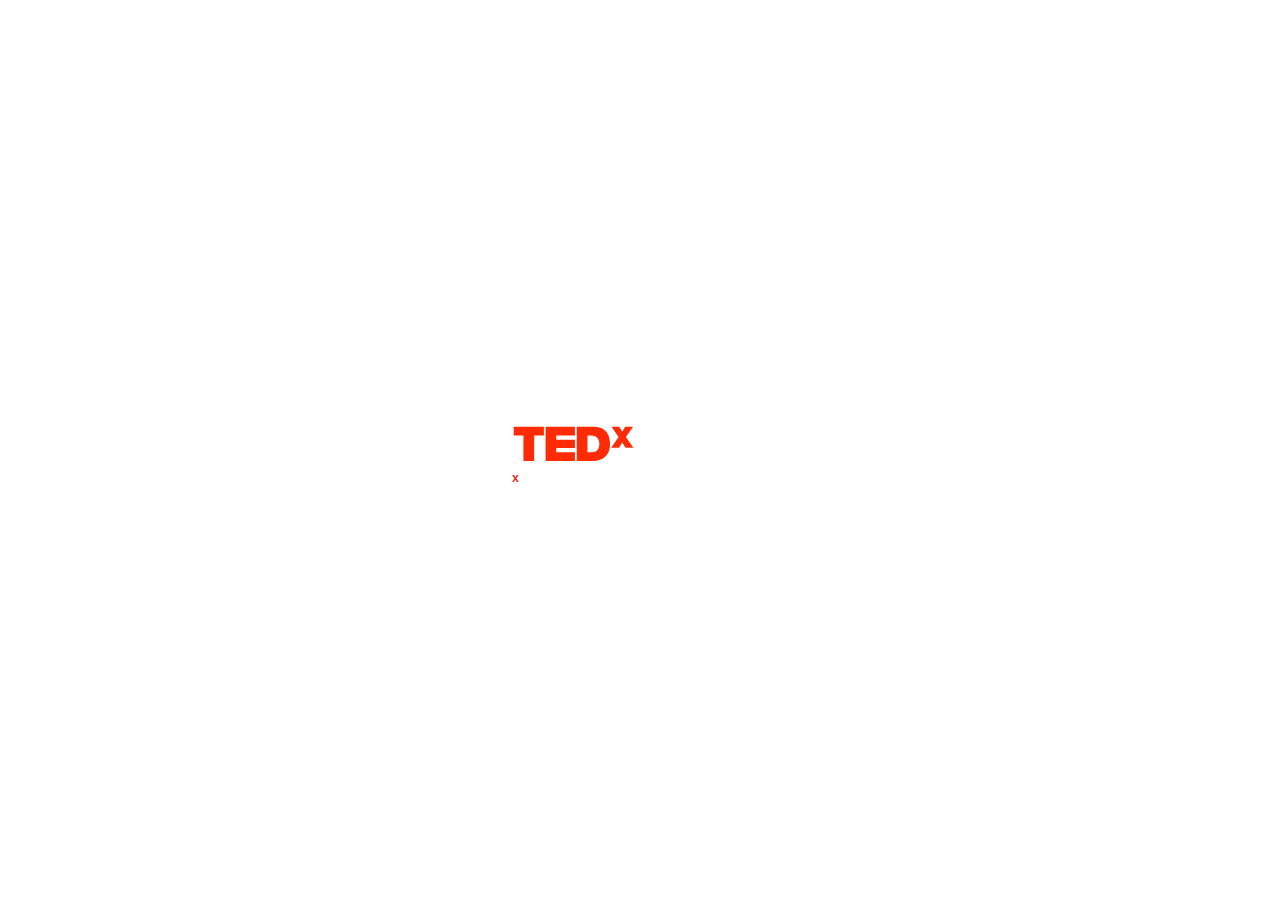
==== index.html @ cd8fc314 "Base Website" ====
<!DOCTYPE html>
<html lang="en">
  <head>
    <title>TEDxUVCE</title>
    <meta name="viewport" content="width=device-width, initial-scale=1.0" />

    <link
      rel="stylesheet"
      href="https://fonts.googleapis.com/css2?family=Inter:wght@100;200;300;400;500;600;700;800;900&amp;display=swap"
      data-tag="font"
    />
    <link
      rel="stylesheet"
      href="https://fonts.googleapis.com/css2?family=Inter+Tight:ital,wght@0,100;0,200;0,300;0,400;0,500;0,600;0,700;0,800;0,900;1,100;1,200;1,300;1,400;1,500;1,600;1,700;1,800;1,900&amp;display=swap"
      data-tag="font"
    />
    <link rel="stylesheet" href="./css/style.css" />
    <link rel="stylesheet "href="./css/home.css" />
    <link rel="stylesheet "href="./css/bootstrap.css" />
    <link rel="stylesheet "href="./css/tedx.css" />

  </head>
  <body>
    <div>
      <div class="home-container">

        <div class="tedx">
          <span class="tedx__logo">TEDx</span><span class="tedx__name">UVCE</span>
            <div class="tedx__info">
              <span class="tedx__info__x">x</span>
              <span class="tedx__info__x_desc">= independently organized TED event</span>
            </div>
        </div>

        

      </div>
    </div>
  </body>
</html>
---- css/style.css ----
:root {
  --dl-color-gray-500: #595959;
  --dl-color-gray-700: #999999;
  --dl-color-gray-900: #D9D9D9;
  --dl-size-size-large: 144px;
  --dl-size-size-small: 48px;
  --dl-color-danger-300: #A22020;
  --dl-color-danger-500: #BF2626;
  --dl-color-danger-700: #E14747;
  --dl-color-gray-black: #000000;
  --dl-color-gray-white: #FFFFFF;
  --dl-size-size-medium: 96px;
  --dl-size-size-xlarge: 192px;
  --dl-size-size-xsmall: 16px;
  --dl-space-space-unit: 16px;
  --dl-color-primary-100: #003EB3;
  --dl-color-primary-300: #0074F0;
  --dl-color-primary-500: #14A9FF;
  --dl-color-primary-700: #85DCFF;
  --dl-color-success-300: #199033;
  --dl-color-success-500: #32A94C;
  --dl-color-success-700: #4CC366;
  --dl-size-size-xxlarge: 288px;
  --dl-size-size-maxwidth: 1400px;
  --dl-radius-radius-round: 50%;
  --dl-space-space-halfunit: 8px;
  --dl-space-space-sixunits: 96px;
  --dl-space-space-twounits: 32px;
  --dl-radius-radius-radius2: 2px;
  --dl-radius-radius-radius4: 4px;
  --dl-radius-radius-radius8: 8px;
  --dl-space-space-fiveunits: 80px;
  --dl-space-space-fourunits: 64px;
  --dl-space-space-threeunits: 48px;
  --dl-space-space-oneandhalfunits: 24px;
}
.button {
  color: var(--dl-color-gray-black);
  display: inline-block;
  padding: 0.5rem 1rem;
  border-color: var(--dl-color-gray-black);
  border-width: 1px;
  border-radius: 4px;
  background-color: var(--dl-color-gray-white);
}
.input {
  color: var(--dl-color-gray-black);
  cursor: auto;
  padding: 0.5rem 1rem;
  border-color: var(--dl-color-gray-black);
  border-width: 1px;
  border-radius: 4px;
  background-color: var(--dl-color-gray-white);
}
.textarea {
  color: var(--dl-color-gray-black);
  cursor: auto;
  padding: 0.5rem;
  border-color: var(--dl-color-gray-black);
  border-width: 1px;
  border-radius: 4px;
  background-color: var(--dl-color-gray-white);
}
.list {
  width: 100%;
  margin: 1em 0px 1em 0px;
  display: block;
  padding: 0px 0px 0px 1.5rem;
  list-style-type: none;
  list-style-position: outside;
}
.list-item {
  display: list-item;
}
.teleport-show {
  display: flex !important;
  transform: none !important;
}
.Content {
  font-size: 16px;
  font-family: Inter;
  font-weight: 400;
  line-height: 1.15;
  text-transform: none;
  text-decoration: none;
}
.Heading {
  font-size: 32px;
  font-family: Inter;
  font-weight: 700;
  line-height: 1.15;
  text-transform: none;
  text-decoration: none;
}
---- css/home.css ----
.home-container {
  width: 100%;
  display: flex;
  overflow: auto;
  min-height: 100vh;
  align-items: center;
  flex-direction: column;
  background-size: cover;
  justify-content: center;
  background-image: url('https://drive.google.com/uc?export=view&id=1j4zTtgPjdazmVVj7dSiBYH8e_y569PH9');
}
.home-text {
  color: rgb(235, 0, 40);
  font-size: 55px;
  align-self: center;
  font-style: normal;
  font-family: Inter Tight;
  font-weight: 700;
  text-transform: capitalize;
}
@media(max-width: 479px) {
  .home-text1 {
    color: #ffffff;
    width: auto;
    align-self: center;
  }
}
---- css/tedx.css ----
.video-progress-bar {
    position: relative;
    background-color: hsla(0, 0%, 100%, .5);
    border-radius: 1rem
}

.video-progress-bar--horizontal {
    width: 100%;
    height: .6rem
}

.video-progress-bar__fill {
    background-color: #e62b1e;
    position: absolute;
    bottom: 0;
    left: 0;
    border-radius: 1rem
}

.video-progress-bar--horizontal .video-progress-bar__fill {
    height: 100%
}

.video-progress-bar__input {
    position: absolute;
    top: 0;
    left: 0;
    right: 0;
    bottom: 0;
    width: 100%;
    height: 100%;
    padding: 0;
    margin: 0;
    border: 0;
    cursor: pointer;
    outline: none;
    opacity: 0
}

.video-time__current {
    color: #fff;
    display: none
}

.volume-bar--vertical {
    height: 9rem
}

.volume-bar__input {
    -webkit-writing-mode: bt-lr;
    -ms-writing-mode: bt-lr;
    writing-mode: bt-lr;
    -webkit-appearance: slider-vertical;
    cursor: pointer;
    outline: none;
    opacity: 0
}

.js .accordion__content {
    max-height: 0;
    overflow: hidden
}

.accordion__item--open .accordion__content {
    -webkit-animation-name: accordion-slidedown;
    animation-name: accordion-slidedown;
    -webkit-animation-duration: .4s;
    animation-duration: .4s;
    max-height: none
}

.accordion__item--closed .accordion__content {
    -webkit-animation-name: accordion-slideup;
    animation-name: accordion-slideup;
    -webkit-animation-duration: .3s;
    animation-duration: .3s
}

@-webkit-keyframes accordion-slidedown {
    0% {
        max-height: 0;
        overflow: hidden
    }

    99% {
        max-height: 500px
    }

    to {
        max-height: none
    }
}

@keyframes accordion-slidedown {
    0% {
        max-height: 0;
        overflow: hidden
    }

    99% {
        max-height: 500px
    }

    to {
        max-height: none
    }
}

@-webkit-keyframes accordion-slideup {
    0% {
        max-height: 500px;
        overflow: hidden
    }

    to {
        max-height: 0
    }
}

@keyframes accordion-slideup {
    0% {
        max-height: 500px;
        overflow: hidden
    }

    to {
        max-height: 0
    }
}

.autocomplete {
    position: relative
}

.autocomplete__input {
    padding-right: 35px
}

.autocomplete__indicator {
    height: 20px;
    width: 20px;
    position: absolute;
    right: 10px;
    top: 50%;
    margin-top: -10px
}

.autocomplete--open.autocomplete--dropped-up .autocomplete__input {
    border-bottom-left-radius: 0;
    border-bottom-right-radius: 0
}

.autocomplete--open.autocomplete--dropped-down .autocomplete__input {
    border-top-left-radius: 0;
    border-top-right-radius: 0
}

.autocomplete__popup {
    -webkit-box-shadow: none;
    box-shadow: none;
    filter: progid:DXImageTransform.Microsoft.Alpha(enabled=false);
    opacity: 1;
    background: #fff;
    border: 1px solid #ccc;
    padding: 0
}

.autocomplete__popup.popup--hide {
    filter: progid:DXImageTransform.Microsoft.Alpha(Opacity=0);
    opacity: 0
}

.autocomplete__list {
    border-bottom: 1px solid #ccc;
    padding-bottom: 5px
}

.autocomplete__list:last-child {
    border-bottom: none;
    padding-bottom: 0
}

.autocomplete__label,
.autocomplete__link {
    -webkit-transition-duration: 0;
    transition-duration: 0;
    display: block;
    line-height: 2;
    overflow: hidden;
    padding: 0 10px;
    text-decoration: none;
    text-overflow: ellipsis;
    white-space: nowrap
}

.autocomplete__link--active,
.autocomplete__link:hover {
    background: #e62b1e;
    color: #fff
}

.autocomplete__label {
    color: #666;
    font-weight: 400;
    margin-top: 5px
}

.breadcrumb,
.breadcrumb__link {
    color: #999
}

.inverse .breadcrumb,
.inverse .breadcrumb__link {
    color: #fff
}

.combo__label,
.combo__link,
.combo__opener {
    display: block;
    overflow: hidden;
    white-space: nowrap;
    text-overflow: ellipsis
}

.combo--open.combo--dropped-up .combo__opener {
    border-bottom-left-radius: 0;
    border-bottom-right-radius: 0
}

.combo--open.combo--dropped-down .combo__opener {
    border-top-left-radius: 0;
    border-top-right-radius: 0
}

.combo--no-results .combo__no-results,
.combo--with-results .combo__results {
    display: block
}

.combo__popup {
    -webkit-box-shadow: none;
    box-shadow: none;
    filter: progid:DXImageTransform.Microsoft.Alpha(enabled=false);
    opacity: 1;
    background: #fff;
    border: 1px solid #ccc;
    padding: 0
}

.combo__popup.popup--hide {
    filter: progid:DXImageTransform.Microsoft.Alpha(Opacity=0);
    opacity: 0
}

.combo__defaults,
.combo__results {
    padding: 10px 0
}

.combo__no-results {
    color: #e62b1e;
    font-weight: 700;
    padding: 10px
}

.combo__no-results,
.combo__results {
    display: none
}

.combo--with-defaults .combo__no-results,
.combo--with-defaults .combo__results {
    border-bottom: 1px solid #ccc
}

.combo__label,
.combo__link {
    display: block;
    line-height: 2;
    padding: 0 10px;
    text-decoration: none;
    -webkit-transition-duration: 0;
    transition-duration: 0
}

.combo__link--active,
.combo__link:hover {
    background: #e62b1e;
    color: #fff
}

.combo__label {
    color: #666;
    font-weight: 400
}

.combo__query {
    padding: 10px 10px 0;
    position: relative
}

.combo__indicator {
    height: 20px;
    width: 20px;
    position: absolute;
    right: 20px;
    top: 50%;
    margin-top: -5px
}

.combo__input {
    padding-right: 40px
}

.stub {
    background: #fff;
    font-size: 12px;
    font-weight: 700;
    line-height: 16px;
    padding: 4px 6px 4px 12px;
    display: inline-block;
    vertical-align: middle;
    *zoom: 1;
    *display: inline;
    margin: 7px 8px 7px 0;
    border: 1px solid #ddd;
    border-radius: 32px
}

.stub__icon {
    width: 16px;
    height: 16px;
    line-height: 17px;
    font-size: 16px;
    line-height: 16px
}

.stub__label {
    display: inline-block;
    vertical-align: middle;
    *zoom: 1;
    *display: inline;
    max-width: 120px;
    overflow: hidden;
    text-overflow: ellipsis;
    white-space: nowrap
}

.stub__remove {
    color: #ccc;
    cursor: pointer;
    margin-left: 8px
}

.stub__remove:hover {
    color: #555
}

.filters__top {
    background: #f3f3f3
}

.filters__top__content {
    display: none
}

.filters__top__sort {
    padding-bottom: 15px
}

.filters__active__label,
.filters__label,
.filters__opener {
    font-size: 15px;
    font-size: .9375rem;
    font-weight: 700
}

.filters__opener {
    overflow: hidden;
    text-overflow: ellipsis;
    white-space: nowrap;
    padding: 15px 20px 15px 0;
    cursor: pointer;
    position: relative
}

.filters__opener:before {
    content: "\F114";
    display: inline-block;
    *zoom: 1;
    *display: inline;
    font-family: icons;
    font-style: normal;
    font-weight: 400;
    text-align: center;
    vertical-align: middle;
    speak: none;
    -webkit-font-smoothing: antialiased;
    -moz-osx-font-smoothing: grayscale;
    -webkit-transition: -webkit-transform .3s;
    transition: -webkit-transform .3s;
    transition: transform .3s;
    transition: transform .3s, -webkit-transform .3s;
    color: #666;
    position: absolute;
    right: 0
}

.filters__filter {
    padding-bottom: 15px
}

.filters__filter__stubs .stub {
    margin-bottom: 0;
    margin-top: 10px
}

.filters__bottom {
    border-bottom: 1px solid #e7e7e7;
    margin-top: -1px
}

.filters__active {
    height: 1px;
    overflow: hidden
}

.filters__active__sort {
    margin: 15px 0
}

.filters--open .filters__opener:before {
    -webkit-transform: rotate(90deg);
    transform: rotate(90deg)
}

.filters--open .filters__top__content {
    display: block
}

@media only screen and (min-width:768px) {
    .filters__top {
        padding-top: 15px
    }

    .filters__top__content {
        display: block
    }

    .filters__active__label,
    .filters__active__links,
    .filters__active__stubs,
    .filters__label,
    .filters__opener {
        line-height: 40px;
        white-space: nowrap
    }

    .filters__filter__stubs {
        display: none
    }

    .filters__active {
        display: -webkit-box;
        display: -ms-flexbox;
        display: flex
    }

    .filters__active__label,
    .filters__active__links {
        -webkit-box-flex: 0;
        -ms-flex: none;
        flex: none
    }

    .filters__active__label,
    .filters__active__links,
    .filters__active__stubs {
        float: left
    }

    .filters__active__stubs {
        margin-right: auto;
        padding: 0 15px;
        white-space: normal
    }

    .filters__active__links {
        float: right
    }

    .filters--stubbed .filters__active {
        height: auto;
        margin: 15px 0
    }
}

.flink {
    text-decoration: none
}

.flink:hover .flink__icon {
    color: #999
}

.flink__icon {
    width: 30px;
    height: 30px;
    line-height: 31px;
    font-size: 30px;
    color: #e62b1e;
    margin-right: 10px
}

.icon-list__item {
    padding-left: 21px
}

.icon-list__icon {
    width: 16px;
    height: 16px;
    line-height: 17px;
    font-size: 16px;
    margin-left: -21px;
    margin-right: 5px
}

.pagination {
    font-weight: 700;
    line-height: 1;
    margin-bottom: 10px;
    position: relative;
    text-align: center
}

.pagination__link {
    color: #111;
    text-decoration: none
}

.pagination__link:hover {
    color: #e62b1e
}

.pagination__flipper {
    position: absolute
}

.pagination__flipper:before {
    display: inline-block;
    *zoom: 1;
    *display: inline;
    font-family: icons;
    font-style: normal;
    font-weight: 400;
    text-align: center;
    vertical-align: middle;
    speak: none;
    -webkit-font-smoothing: antialiased;
    -moz-osx-font-smoothing: grayscale;
    position: absolute;
    width: 10px
}

.pagination__flipper--disabled {
    color: #999
}

.pagination__prev {
    left: 0;
    padding-left: 17px
}

.pagination__prev:before {
    content: "\F111";
    left: 0
}

.pagination__next {
    right: 0;
    padding-right: 17px
}

.pagination__next:before {
    content: "\F112";
    right: 0
}

.pagination__item,
.pagination__separator {
    display: none
}

.pagination__current {
    color: #999;
    display: inline;
    font-weight: 400
}

.pagination__current:before {
    content: "Page "
}

@media only screen and (min-width:600px) {
    .pagination {
        text-align: right
    }

    .pagination__flipper {
        padding: 0;
        position: static
    }

    .pagination__flipper:before {
        display: none
    }

    .pagination__item,
    .pagination__separator {
        display: inline
    }

    .pagination__gap,
    .pagination__separator {
        margin: 0 7px
    }

    .pagination__separator {
        font-weight: 400
    }

    .pagination__current {
        color: #e62b1e;
        font-weight: 700
    }

    .pagination__current:before {
        content: ""
    }
}

@media only screen and (min-width:1024px) {

    .pagination__gap,
    .pagination__separator {
        margin: 0 9px
    }
}

.results__result {
    display: block;
    text-decoration: none
}

.results__meta {
    color: #999;
    text-align: center
}

.results--loading {
    height: 100px
}

@media only screen and (min-width:768px) {

    .results__meta,
    .results__pagination {
        margin-top: 20px
    }
}

.section {
    margin: 20px 0
}

.section:before {
    background: url("[data-uri]");
    content: " ";
    display: block;
    height: 8px;
    margin-bottom: 20px;
    width: 100%
}

.section>:last-child,
.section>:last-child>:last-child,
.section>:last-child>:last-child>:last-child {
    margin-bottom: 0
}

.section--minor {
    border-top: 1px solid #e5e5e5;
    padding-top: 20px
}

.section--minor:before {
    display: none
}

.section--space {
    margin-bottom: 0
}

.section--space:before {
    display: none
}

.section--except-first:first-child {
    border-top: none;
    margin: 0;
    padding: 0
}

.section--except-first:first-child:before {
    display: none
}

@media only screen and (min-width:1024px) {
    .section--space {
        margin-bottom: 0;
        margin-top: 30px
    }

    .section--space:before {
        display: none
    }

    .section--except-first:first-child {
        border-top: none;
        margin: 0;
        padding: 0
    }

    .section--except-first:first-child:before {
        display: none
    }
}

@media only screen and (min-width:1200px) {
    .section {
        margin: 20px 0
    }

    .section:before {
        margin-bottom: 10px
    }

    .section--minor {
        margin: 30px 0;
        padding-top: 30px
    }

    .section--space {
        margin: 30px 0 0
    }

    .section--except-first:first-child {
        border-top: none;
        margin: 0;
        padding: 0
    }

    .section--except-first:first-child:before {
        display: none
    }
}

.table-modal__content {
    margin: auto;
    max-width: 1160px;
    padding: 0;
    width: auto
}

.table-modal__return {
    padding: 20px 10px
}

.table-modal__return__link {
    color: #aaa;
    text-decoration: none
}

.table-modal__return__link__icon {
    width: 24px;
    height: 24px;
    line-height: 25px;
    font-size: 24px
}

.table-modal__return__link__text {
    font-weight: 700
}

.table-wrapper__table {
    display: none
}

@media only screen and (min-width:1024px) {
    .table-wrapper__helper {
        display: none
    }

    .table-wrapper__table {
        display: table
    }
}

.table {
    width: 100%;
    border-color: #f6f6f6;
    border-style: solid;
    border-width: 1px 0;
    line-height: 1.3;
    margin-bottom: 2em;
    min-width: 600px
}

.table__cell {
    border: solid #f6f6f6;
    border-width: 1px 0 0;
    padding: 10px;
    text-align: left;
    vertical-align: top
}

.table__cell--heading {
    border-color: #666;
    color: #999;
    font-weight: 700;
    text-transform: uppercase
}

thead .table__cell--heading {
    border-width: 1px 0
}

.table--collapsible {
    min-width: 0
}

.table--collapsible .table__cell {
    border-width: 0;
    display: block
}

.table--collapsible .table__cell:first-child {
    border-width: 1px 0 0
}

.table--collapsible .table__cell--heading {
    display: none
}

.table--collapsible,
.table--collapsible tbody,
.table--collapsible tr {
    display: block
}

@media only screen and (min-width:320px) {
    .table--collapsible .table__cell {
        padding-left: 50%;
        position: relative
    }

    .table--collapsible .table__label {
        max-width: 50%;
        overflow: hidden;
        padding: 10px;
        position: absolute;
        text-overflow: ellipsis;
        top: 0;
        left: 0;
        white-space: nowrap
    }
}

@media only screen and (min-width:1024px) {

    .table--collapsible .table__cell,
    .table--collapsible .table__cell:first-child {
        border-width: 1px 0 0;
        display: table-cell;
        padding: 20px
    }

    .table--collapsible .table__cell--heading {
        display: table-cell
    }

    .table--collapsible .table__label {
        display: none
    }

    .table--collapsible {
        display: table
    }

    .table--collapsible tbody {
        display: table-row-group
    }

    .table--collapsible tr {
        display: table-row
    }
}

.talk-link__image {
    position: relative
}

.talk-link__image__message {
    font-size: 11px;
    font-size: .6875rem;
    background: #bc2015;
    color: #fff;
    display: block;
    font-weight: 700;
    line-height: 1.2;
    padding: 2px 5px;
    overflow: hidden;
    text-overflow: ellipsis;
    white-space: nowrap;
    position: absolute;
    bottom: 3px;
    left: 3px;
    margin-right: 4.5em
}

@media only screen and (min-width:768px) {
    .talk-link__speaker {
        color: #666;
        font-size: 100%;
        margin-bottom: 2px
    }
}

.tabs {
    overflow: hidden;
    width: 100%
}

.tabs__tab {
    background: #f7f7f7;
    cursor: pointer;
    float: left;
    font-weight: 700;
    margin-right: 1px;
    margin-top: 1px;
    padding: 10px;
    text-decoration: none
}

.tabs__tab:hover {
    background: #eee;
    color: #222
}

.tabs__tab--active,
.tabs__tab--active:hover {
    background: #333;
    color: #fff;
    cursor: default
}

@media only screen and (min-width:768px) {
    .tabs__tab {
        text-align: center;
        min-width: 170px
    }
}

@media only screen and (min-width:1024px) {
    .tabs__tab {
        padding: 15px
    }
}

.tedx {
    font-size: 28px;
    font-size: 1.75rem;
    line-height: 1.25;
    overflow: hidden;
    text-overflow: ellipsis;
    white-space: nowrap
}

.tedx__logo {
    background-image: url("data:image/svg+xml;utf8,%3Csvg%20xmlns%3D%27http%3A%2F%2Fwww.w3.org%2F2000%2Fsvg%27%20width%3D%27100%25%27%20height%3D%27100%25%27%20viewBox%3D%270%200%20150%2047%27%3E%3Cg%20fill%3D%27%23FF2B06%27%3E%3Cpath%20d%3D%27M13.909%2012.994h-11.909v-10.892h36.897v10.892h-11.904v31.602h-13.084v-31.602zM40.931%202.102h35.817v10.892h-22.725v5.295h22.725v10.121h-22.725v5.295h22.73v10.891h-35.822v-42.494zM78.953%202.102h21.484c14.16%200%2019.168%2010.475%2019.168%2021.185%200%2013.039-6.904%2021.309-21.725%2021.309h-18.927v-42.494zm13.09%2031.603h5.121c8.156%200%209.348-6.608%209.348-10.6%200-2.673-.836-10.111-10.301-10.111h-4.168v20.711zM138.416%2028.22l-3.992-6.622-3.895%206.622h-9.594l9.107-13.39-8.77-12.809h9.596l3.555%206.332%203.654-6.332h9.594l-8.768%2012.809%209.107%2013.39h-9.594z%27%2F%3E%3C%2Fg%3E%3C%2Fsvg%3E");
    background-position: 0 60%;
    background-repeat: no-repeat;
    color: transparent;
    font-size: 120%;
    font-weight: 700
}

.tedx__name {
    color: white;
    font-size: 120%;
    font-weight: 400;
}

.tedx__info {
    font-size: 31%;
    font-weight: 700;
    margin-top: -.4ex
}

.tedx__info__x {
    color: #e62b1e
}

.tedx__info__x_desc{
    color: white;
}

@media only screen and (min-width:600px) {
    .tedx {
        font-size: 40px;
        font-size: 2.5rem
    }
}

.tedx-event-banner__location {
    margin-top: 25px
}

.tedx-event-details__map {
    border: 1px solid #aaa;
    position: relative;
    width: 100%;
    height: 0;
    padding-bottom: 56.25%
}

.tedx-event-details__map__contents {
    position: absolute;
    width: 100%;
    height: 100%;
    top: 0;
    left: 0
}

.tedx-event-details__webstream-icon {
    color: #689c24
}

.tedx-event-details__more-links {
    border-top: 1px solid #ddd;
    margin-top: 15px;
    padding-top: 10px
}

.tedx-event-details__more-links__opener {
    text-decoration: none
}

.tedx-event-details__more-links__opener .icon {
    -webkit-transition: -webkit-transform .3s;
    transition: -webkit-transform .3s;
    transition: transform .3s;
    transition: transform .3s, -webkit-transform .3s;
    font-size: 14px;
    margin-top: -2px
}

.accordion__item--open .tedx-event-details__more-links__opener .icon {
    -webkit-transform: rotate(90deg);
    transform: rotate(90deg)
}

.tedx-events-icon {
    display: inline-block;
    *zoom: 1;
    *display: inline;
    font-family: icons;
    font-style: normal;
    font-weight: 400;
    text-align: center;
    vertical-align: middle;
    speak: none;
    -webkit-font-smoothing: antialiased;
    -moz-osx-font-smoothing: grayscale;
    width: 14px;
    height: 14px;
    line-height: 15px;
    font-size: 14px;
    border: none;
    color: #48cef5;
    text-decoration: none
}

.tedx-events-icon--avail:before {
    content: "\F158"
}

.tedx-events-icon--photo:before {
    content: "\F15B"
}

.tedx-events-icon--video:before {
    content: "\F166"
}

.tedx-events-icon--no {
    color: #5d6976
}

.tedx-events-icon--photo,
.tedx-events-icon--video {
    width: 16px;
    height: 16px;
    line-height: 17px;
    font-size: 16px;
    color: #e62b1e
}

.tedx-events-map__wrapper {
    position: relative;
    height: 0;
    padding-bottom: 55%;
    width: 100%
}

.tedx-events-map__content {
    position: absolute;
    top: 0;
    left: 0;
    height: 100%;
    width: 100%
}

.tedx-events-map__key {
    margin-top: 10px
}

.tedx-events-map__key__item {
    font-size: 13px;
    font-size: .8125rem;
    line-height: 1.53846;
    color: #999;
    font-style: italic
}

.tedx-events-map__key__avail {
    width: 11px;
    height: 11px;
    line-height: 12px;
    font-size: 11px;
    line-height: 1.6ex
}

.tedx-events-map__overlay {
    background: #fff;
    opacity: .8;
    display: none;
    position: absolute;
    top: 0;
    left: 0;
    width: 100%;
    height: 100%
}

.tedx-events-map--loading .tedx-events-map__overlay {
    display: block
}

.tedx-events-table__event--past {
    background: #f0f0f0;
    opacity: .7
}

.tedx-events-table__event-type {
    font-family: Georgia, Times New Roman, Times, serif;
    font-style: italic;
    color: #666
}

@media only screen and (min-width:480px) {
    .tedx-events-map__wrapper {
        padding-bottom: 50%
    }
}

@media only screen and (min-width:600px) {
    .tedx-events-map__wrapper {
        padding-bottom: 45%
    }

    .tedx-events-map__key {
        text-align: right
    }

    .tedx-events-map__key__item {
        display: inline;
        margin-left: 15px
    }
}

@media only screen and (min-width:768px) {
    .tedx-events-map__wrapper {
        padding-bottom: 40%
    }
}

@media only screen and (min-width:1024px) {
    .tedx-event-banner__location {
        margin-top: 0
    }

    .tedx-event-banner {
        position: relative
    }

    .tedx-event-banner__ticketing {
        position: absolute;
        bottom: 0
    }
}
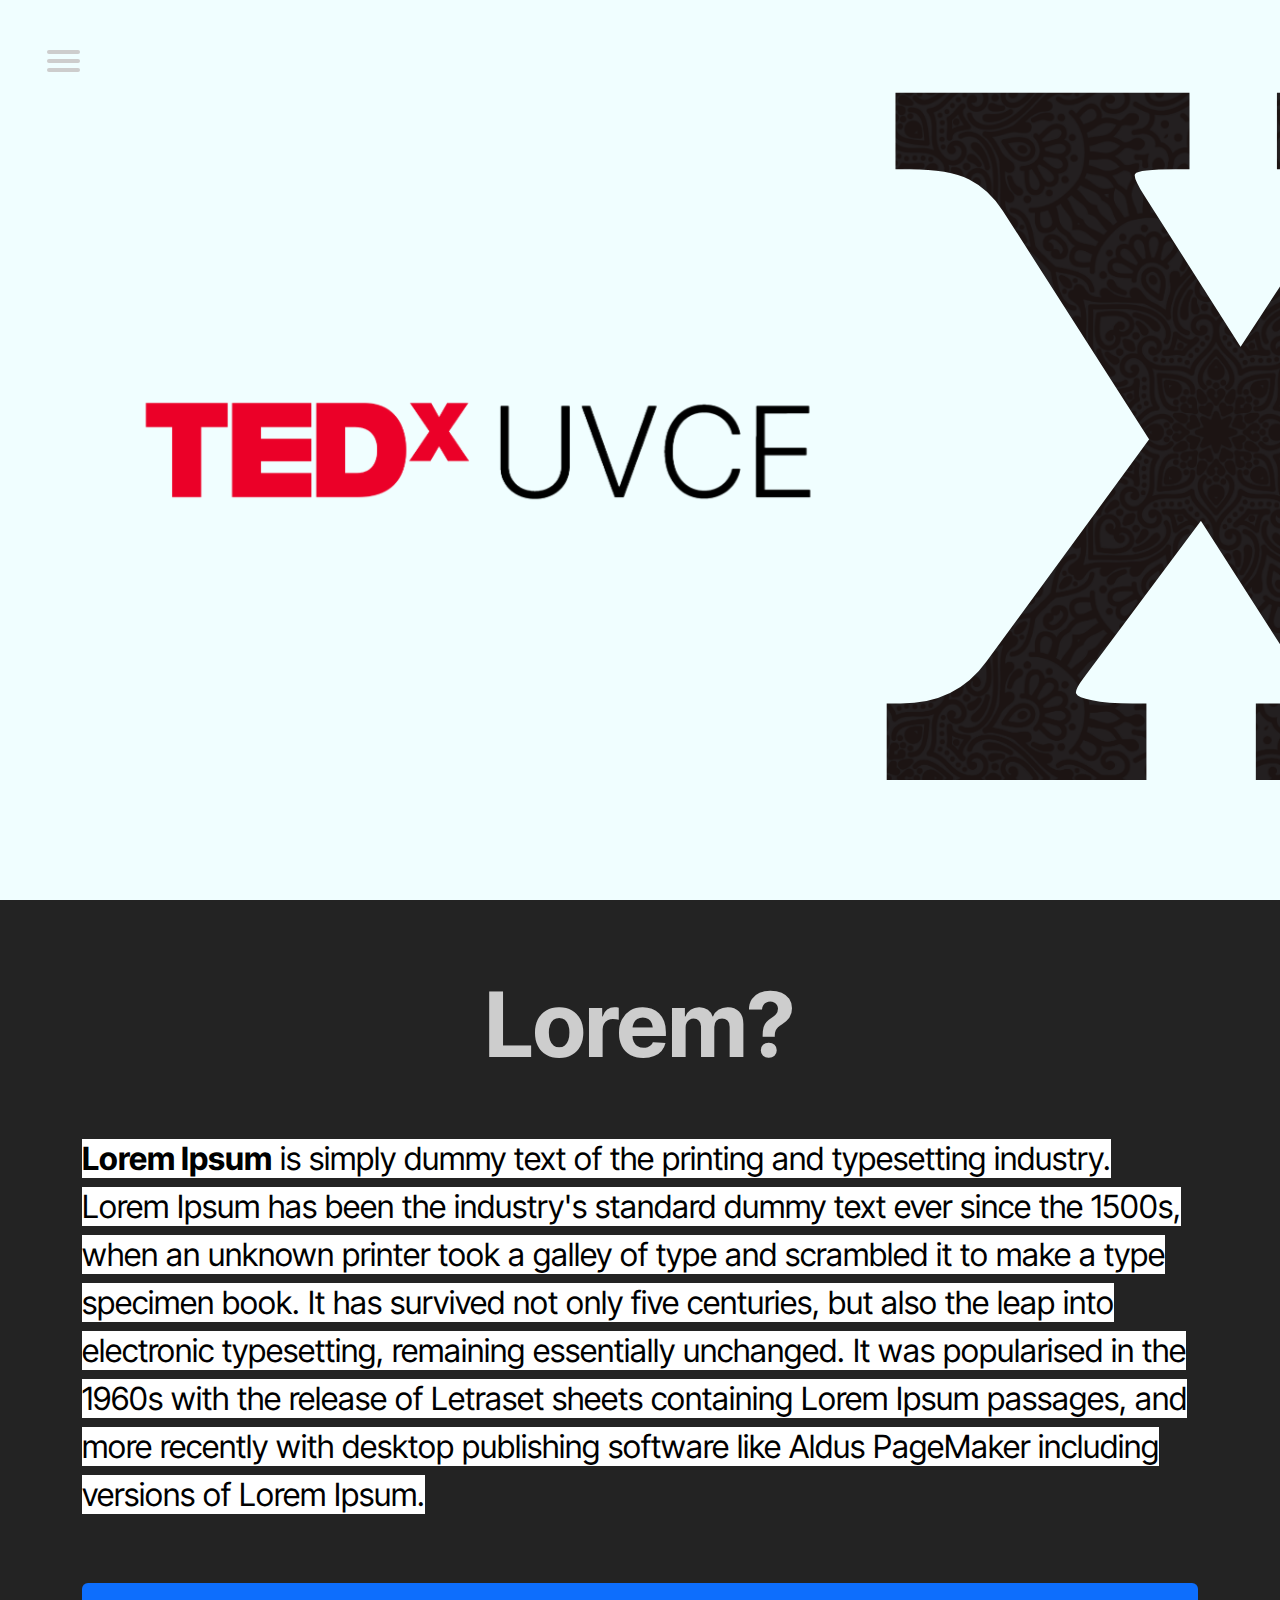
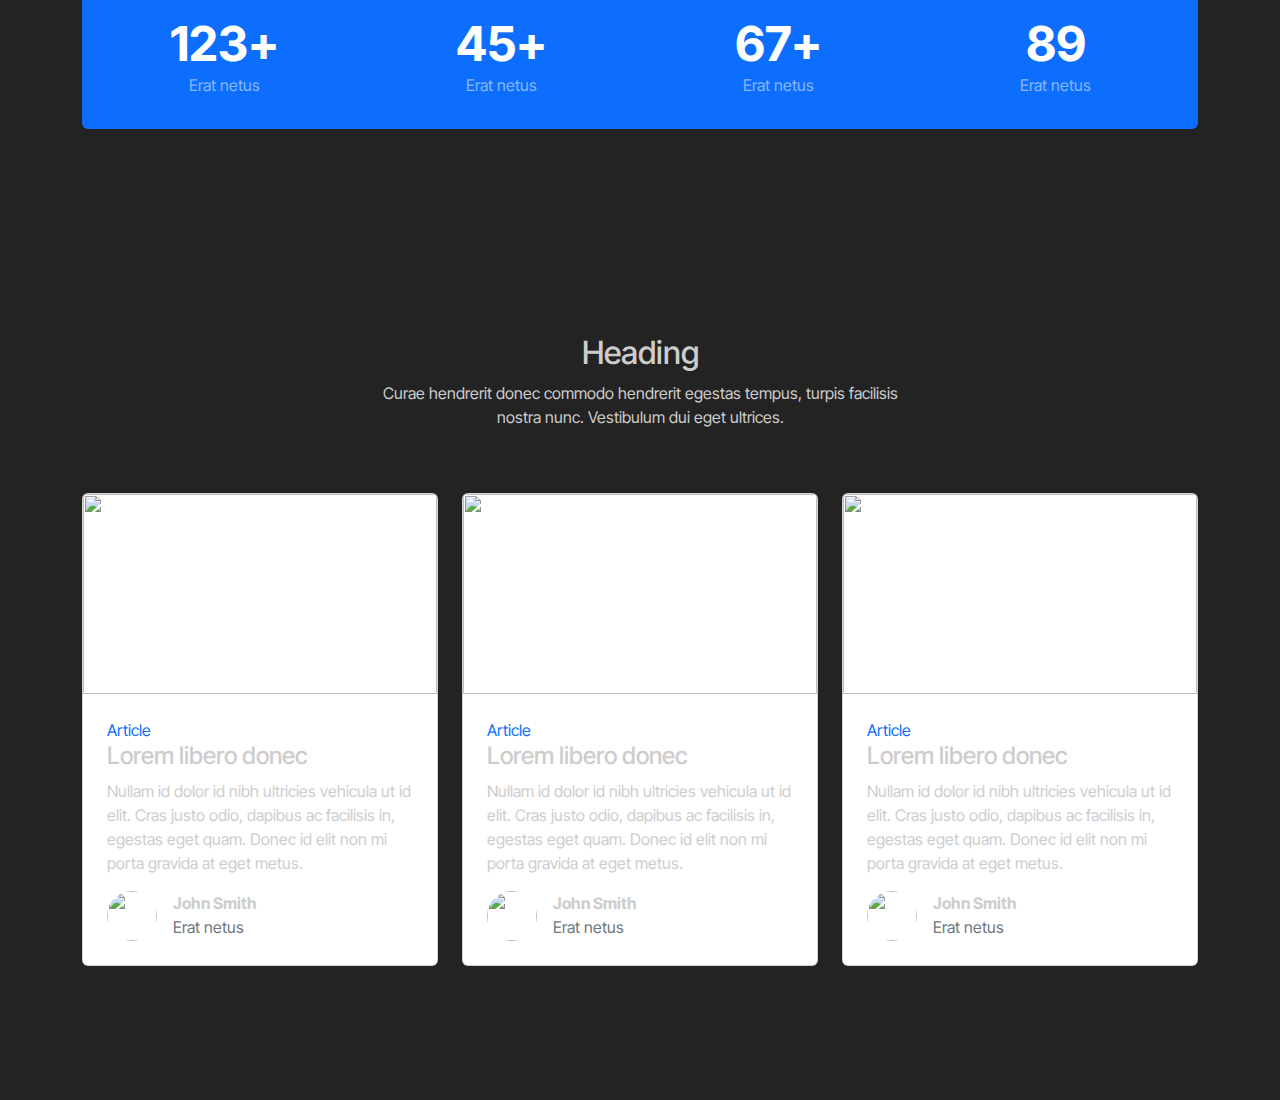
==== commit 79f28662: "Made a new web WIRE-FRAME" ====
--- a/index.html
+++ b/index.html
@@ -1,40 +1,31 @@
-<!DOCTYPE html>
-<html lang="en">
-  <head>
-    <title>TEDxUVCE</title>
-    <meta name="viewport" content="width=device-width, initial-scale=1.0" />
-
-    <link
-      rel="stylesheet"
-      href="https://fonts.googleapis.com/css2?family=Inter:wght@100;200;300;400;500;600;700;800;900&amp;display=swap"
-      data-tag="font"
-    />
-    <link
-      rel="stylesheet"
-      href="https://fonts.googleapis.com/css2?family=Inter+Tight:ital,wght@0,100;0,200;0,300;0,400;0,500;0,600;0,700;0,800;0,900;1,100;1,200;1,300;1,400;1,500;1,600;1,700;1,800;1,900&amp;display=swap"
-      data-tag="font"
-    />
-    <link rel="stylesheet" href="./css/style.css" />
-    <link rel="stylesheet "href="./css/home.css" />
-    <link rel="stylesheet "href="./css/bootstrap.css" />
-    <link rel="stylesheet "href="./css/tedx.css" />
-
-  </head>
-  <body>
-    <div>
-      <div class="home-container">
-
-        <div class="tedx">
-          <span class="tedx__logo">TEDx</span><span class="tedx__name">UVCE</span>
-            <div class="tedx__info">
-              <span class="tedx__info__x">x</span>
-              <span class="tedx__info__x_desc">= independently organized TED event</span>
-            </div>
-        </div>
-
-        
-
-      </div>
-    </div>
-  </body>
-</html>
+<!DOCTYPE html><html lang="en"><head><meta charset="utf-8"><meta name="viewport" content="width=device-width, initial-scale=1.0, shrink-to-fit=no"><title>TEDxUVCE</title><link rel="stylesheet" href="assets/bootstrap/css/bootstrap.min.css"><link rel="stylesheet" href="https://fonts.googleapis.com/css?family=Arbutus+Slab"><link rel="stylesheet" href="https://fonts.googleapis.com/css?family=Inter+Tight&amp;display=swap"><link rel="stylesheet" href="assets/css/styles.min.css"></head><body style="font-family: 'Inter Tight', sans-serif;"><div class="container" style="width: 100%;position: fixed;margin-left: -15px;"><nav role="navigation">
+  <div id="menuToggle">
+    <!--
+    A fake / hidden checkbox is used as click reciever,
+    so you can use the :checked selector on it.
+    -->
+    <input type="checkbox" />
+    
+    <!--
+    Some spans to act as a hamburger.
+    
+    They are acting like a real hamburger,
+    not that McDonalds stuff.
+    -->
+    <span></span>
+    <span></span>
+    <span></span>
+    
+    <!--
+    Too bad the menu has to be inside of the button
+    but hey, it's pure CSS magic.
+    -->
+    <ul id="menu">
+      <a href="#"><li>Home</li></a>
+      <a href="#"><li>About</li></a>
+      <a href="#"><li>Info</li></a>
+      <a href="#"><li>Contact</li></a>
+      <a href="https://itvider.nl/" target="_blank"><li>Show me more</li></a>
+    </ul>
+  </div>
+</nav></div><section style="width: 100vw;height: 100vh;"><div class="text-truncate d-flex justify-content-center align-items-center" id="animatedTextBackground"><h1 id="animatedTextHeading">X</h1></div><div class="container d-flex d-sm-flex d-md-flex d-lg-flex d-xl-flex d-xxl-flex align-items-center align-items-sm-center align-items-md-center align-items-lg-center align-items-xl-center align-items-xxl-center" style="height: 100vh;border-style: none;margin-top: -100vh;"><div class="row" style="position: relative;border-style: none;"><div class="col offset-sm-0 d-sm-flex d-xxl-flex justify-content-sm-center justify-content-xxl-center" style="border-style: none;"><img class="img-fluid" src="assets/img/logo-black.png" width="70%" style="margin-right: 25vw;"></div></div></div></section><section class="d-flex d-sm-flex d-md-flex d-lg-flex d-xl-flex align-items-center align-items-sm-center align-items-md-center align-items-lg-center align-items-xl-center" style="width: 100%;height: 100vh;"><div class="container"><div class="row"><div class="col"><h1 class="text-center" style="font-weight: bold;font-size: 10vh;">Lorem?</h1></div></div><div class="row"><div class="col d-flex d-sm-flex d-md-flex d-lg-flex d-xl-flex d-xxl-flex justify-content-center align-items-center justify-content-sm-center align-items-sm-center justify-content-md-center align-items-md-center justify-content-lg-center align-items-lg-center justify-content-xl-center align-items-xl-center justify-content-xxl-center align-items-xxl-center"><p style="font-family: 'Inter Tight', sans-serif;font-size: 2.5vw;border-color: var(--bs-border-color-translucent);"><br><strong><span style="color: rgb(0, 0, 0); background-color: rgb(255, 255, 255);">Lorem Ipsum</span></strong><span style="color: rgb(0, 0, 0); background-color: rgb(255, 255, 255);">&nbsp;is simply dummy text of the printing and typesetting industry. Lorem Ipsum has been the industry's standard dummy text ever since the 1500s, when an unknown printer took a galley of type and scrambled it to make a type specimen book. It has survived not only five centuries, but also the leap into electronic typesetting, remaining essentially unchanged. It was popularised in the 1960s with the release of Letraset sheets containing Lorem Ipsum passages, and more recently with desktop publishing software like Aldus PageMaker including versions of Lorem Ipsum.</span><br><br></p></div></div><div class="row"><div class="col-md-12"><div class="text-center text-white-50 bg-primary border rounded border-0 p-3"><div class="row row-cols-2 row-cols-md-4"><div class="col"><div class="p-3"><h4 class="display-5 fw-bold text-white mb-0">123+</h4><p class="mb-0">Erat netus</p></div></div><div class="col"><div class="p-3"><h4 class="display-5 fw-bold text-white mb-0">45+</h4><p class="mb-0">Erat netus</p></div></div><div class="col"><div class="p-3"><h4 class="display-5 fw-bold text-white mb-0">67+</h4><p class="mb-0">Erat netus</p></div></div><div class="col"><div class="p-3"><h4 class="display-5 fw-bold text-white mb-0">89</h4><p class="mb-0">Erat netus</p></div></div></div></div></div></div></div></section><section class="d-xxl-flex align-content-center align-self-center m-auto justify-content-xxl-center align-items-xxl-center" style="width: 100%;height: 100vh;"><div class="container py-4 py-xl-5"><div class="row mb-5"><div class="col-md-8 col-xl-6 text-center mx-auto"><h2>Heading</h2><p class="w-lg-50">Curae hendrerit donec commodo hendrerit egestas tempus, turpis facilisis nostra nunc. Vestibulum dui eget ultrices.</p></div></div><div class="row gy-4 row-cols-1 row-cols-md-2 row-cols-xl-3"><div class="col"><div class="card"><img class="card-img-top w-100 d-block fit-cover" style="height: 200px;" src="https://cdn.bootstrapstudio.io/placeholders/1400x800.png"><div class="card-body p-4"><p class="text-primary card-text mb-0">Article</p><h4 class="card-title">Lorem libero donec</h4><p class="card-text">Nullam id dolor id nibh ultricies vehicula ut id elit. Cras justo odio, dapibus ac facilisis in, egestas eget quam. Donec id elit non mi porta gravida at eget metus.</p><div class="d-flex"><img class="rounded-circle flex-shrink-0 me-3 fit-cover" width="50" height="50" src="https://cdn.bootstrapstudio.io/placeholders/1400x800.png"><div><p class="fw-bold mb-0">John Smith</p><p class="text-muted mb-0">Erat netus</p></div></div></div></div></div><div class="col"><div class="card"><img class="card-img-top w-100 d-block fit-cover" style="height: 200px;" src="https://cdn.bootstrapstudio.io/placeholders/1400x800.png"><div class="card-body p-4"><p class="text-primary card-text mb-0">Article</p><h4 class="card-title">Lorem libero donec</h4><p class="card-text">Nullam id dolor id nibh ultricies vehicula ut id elit. Cras justo odio, dapibus ac facilisis in, egestas eget quam. Donec id elit non mi porta gravida at eget metus.</p><div class="d-flex"><img class="rounded-circle flex-shrink-0 me-3 fit-cover" width="50" height="50" src="https://cdn.bootstrapstudio.io/placeholders/1400x800.png"><div><p class="fw-bold mb-0">John Smith</p><p class="text-muted mb-0">Erat netus</p></div></div></div></div></div><div class="col"><div class="card"><img class="card-img-top w-100 d-block fit-cover" style="height: 200px;" src="https://cdn.bootstrapstudio.io/placeholders/1400x800.png"><div class="card-body p-4"><p class="text-primary card-text mb-0">Article</p><h4 class="card-title">Lorem libero donec</h4><p class="card-text">Nullam id dolor id nibh ultricies vehicula ut id elit. Cras justo odio, dapibus ac facilisis in, egestas eget quam. Donec id elit non mi porta gravida at eget metus.</p><div class="d-flex"><img class="rounded-circle flex-shrink-0 me-3 fit-cover" width="50" height="50" src="https://cdn.bootstrapstudio.io/placeholders/1400x800.png"><div><p class="fw-bold mb-0">John Smith</p><p class="text-muted mb-0">Erat netus</p></div></div></div></div></div></div></div></section><script src="assets/bootstrap/js/bootstrap.min.js"></script><script src="assets/js/script.min.js"></script></body></html>--- a/assets/css/styles.min.css
+++ b/assets/css/styles.min.css
@@ -0,0 +1 @@
+#animatedTextBackground{display:flex;flex-flow:column;justify-content:center;background:#f0feff;height:100vh;width:100%}#animatedTextHeading{background:url(../../assets/img/Artboard%2062.png) 0 0/300%;font-family:'Arbutus Slab',serif;-webkit-text-fill-color:transparent;-webkit-background-clip:text;text-align:center;font-weight:900;letter-spacing:-1px;line-height:.8em;font-size:100vh;margin-left:90vw}.fit-cover{object-fit:cover}body{margin:0;padding:0;background:#232323;color:#cdcdcd;font-family:"Avenir Next",Avenir,sans-serif}#menuToggle span:first-child{transform-origin:0 0}#menuToggle input:checked~span{opacity:1;transform:rotate(45deg) translate(-2px,-1px);background:#232323}#menuToggle input:checked~span:nth-last-child(3){opacity:0;transform:rotate(0) scale(.2,.2)}#menuToggle input:checked~span:nth-last-child(2){transform:rotate(-45deg) translate(0,-1px)}#menuToggle input:checked~ul{transform:none}a{text-decoration:none;color:#232323;transition:color .3s}a:hover{color:tomato}#menuToggle{display:block;position:relative;top:50px;left:50px;z-index:1;-webkit-user-select:none;user-select:none}#menuToggle input{display:block;width:40px;height:32px;position:absolute;top:-7px;left:-5px;cursor:pointer;opacity:0;z-index:2;-webkit-touch-callout:none}#menuToggle span{display:block;width:33px;height:4px;margin-bottom:5px;position:relative;background:#cdcdcd;border-radius:3px;z-index:1;transform-origin:4px 0;transition:transform .5s cubic-bezier(.77,.2,.05,1),background .5s cubic-bezier(.77,.2,.05,1),opacity .55s}#menuToggle span:nth-last-child(2){transform-origin:0 100%}#menu{position:absolute;width:300px;margin:-100px 0 0 -50px;padding:125px 50px 50px;background:#ededed;list-style-type:none;-webkit-font-smoothing:antialiased;transform-origin:0 0;transform:translate(-100%,0);transition:transform .5s cubic-bezier(.77,.2,.05,1)}#menu li{padding:10px 0;font-size:22px}.bs-icon{--bs-icon-size:.75rem;display:flex;flex-shrink:0;justify-content:center;align-items:center;font-size:var(--bs-icon-size);width:calc(var(--bs-icon-size) * 2);height:calc(var(--bs-icon-size) * 2);color:var(--bs-primary)}.bs-icon-xs{--bs-icon-size:1rem;width:calc(var(--bs-icon-size) * 1.5);height:calc(var(--bs-icon-size) * 1.5)}.bs-icon-sm{--bs-icon-size:1rem}.bs-icon-md{--bs-icon-size:1.5rem}.bs-icon-lg{--bs-icon-size:2rem}.bs-icon-xl{--bs-icon-size:2.5rem}.bs-icon.bs-icon-primary{color:var(--bs-white);background:var(--bs-primary)}.bs-icon.bs-icon-primary-light{color:var(--bs-primary);background:rgba(var(--bs-primary-rgb),.2)}.bs-icon.bs-icon-semi-white{color:var(--bs-primary);background:rgba(255,255,255,.5)}.bs-icon.bs-icon-rounded{border-radius:.5rem}.bs-icon.bs-icon-circle{border-radius:50%}#cover{width:100%;height:100vh;background:url(../../assets/img/Asset%202.png) 0 0/cover no-repeat,0 0}#heroTEDX{opacity:1;color:var(--bs-white);height:100%;margin:0;padding-bottom:0}.video-progress-bar{position:relative;background-color:hsla(0,0%,100%,.5);border-radius:1rem}.video-progress-bar--horizontal{width:100%;height:.6rem}.video-progress-bar__fill{background-color:#e62b1e;position:absolute;bottom:0;left:0;border-radius:1rem}.video-progress-bar--horizontal .video-progress-bar__fill{height:100%}.video-progress-bar__input{position:absolute;top:0;left:0;right:0;bottom:0;width:100%;height:100%;padding:0;margin:0;border:0;cursor:pointer;outline:0;opacity:0}.video-time__current{color:#fff;display:none}.volume-bar--vertical{height:9rem}.volume-bar__input{-webkit-writing-mode:bt-lr;-ms-writing-mode:bt-lr;writing-mode:bt-lr;-webkit-appearance:slider-vertical;cursor:pointer;outline:0;opacity:0}.js .accordion__content{max-height:0;overflow:hidden}.accordion__item--open .accordion__content{-webkit-animation-name:accordion-slidedown;animation-name:accordion-slidedown;-webkit-animation-duration:.4s;animation-duration:.4s;max-height:none}.accordion__item--closed .accordion__content{-webkit-animation-name:accordion-slideup;animation-name:accordion-slideup;-webkit-animation-duration:.3s;animation-duration:.3s}@keyframes accordion-slidedown{0%{max-height:0;overflow:hidden}99%{max-height:500px}to{max-height:none}}@keyframes accordion-slideup{0%{max-height:500px;overflow:hidden}to{max-height:0}}.autocomplete,.talk-link__image{position:relative}.autocomplete__input{padding-right:35px}.autocomplete__indicator{height:20px;width:20px;position:absolute;right:10px;top:50%;margin-top:-10px}.autocomplete--open.autocomplete--dropped-up .autocomplete__input,.combo--open.combo--dropped-up .combo__opener{border-bottom-left-radius:0;border-bottom-right-radius:0}.autocomplete--open.autocomplete--dropped-down .autocomplete__input{border-top-left-radius:0;border-top-right-radius:0}.autocomplete__popup,.combo__popup{-webkit-box-shadow:none;box-shadow:none;opacity:1;background:#fff;border:1px solid #ccc;padding:0}.autocomplete__popup.popup--hide{opacity:0}.autocomplete__list{border-bottom:1px solid #ccc;padding-bottom:5px}.autocomplete__list:last-child{border-bottom:none;padding-bottom:0}.autocomplete__label,.autocomplete__link{-webkit-transition-duration:0;transition-duration:0;display:block;line-height:2;overflow:hidden;padding:0 10px;text-decoration:none;text-overflow:ellipsis;white-space:nowrap}.autocomplete__link--active,.autocomplete__link:hover,.combo__link--active,.combo__link:hover{background:#e62b1e;color:#fff}.autocomplete__label{color:#666;font-weight:400;margin-top:5px}.breadcrumb,.breadcrumb__link,.flink:hover .flink__icon{color:#999}.inverse .breadcrumb,.inverse .breadcrumb__link{color:#fff}.combo__label,.combo__link,.combo__opener{display:block;overflow:hidden;white-space:nowrap;text-overflow:ellipsis}.combo--open.combo--dropped-down .combo__opener{border-top-left-radius:0;border-top-right-radius:0}.combo--no-results .combo__no-results,.combo--with-results .combo__results{display:block}.combo__popup.popup--hide{opacity:0}.combo__defaults,.combo__results{padding:10px 0}.combo__no-results{color:#e62b1e;font-weight:700;padding:10px}.combo__no-results,.combo__results{display:none}.combo--with-defaults .combo__no-results,.combo--with-defaults .combo__results{border-bottom:1px solid #ccc}.combo__label,.combo__link{display:block;line-height:2;padding:0 10px;text-decoration:none;-webkit-transition-duration:0;transition-duration:0}.combo__label{color:#666;font-weight:400}.combo__query{padding:10px 10px 0;position:relative}.combo__indicator{height:20px;width:20px;position:absolute;right:20px;top:50%;margin-top:-5px}.combo__input{padding-right:40px}.stub{background:#fff;font-size:12px;font-weight:700;line-height:16px;padding:4px 6px 4px 12px;display:inline-block;vertical-align:middle;margin:7px 8px 7px 0;border:1px solid #ddd;border-radius:32px}.stub__icon{width:16px;height:16px;font-size:16px;line-height:16px}.stub__label{display:inline-block;vertical-align:middle;max-width:120px;overflow:hidden;text-overflow:ellipsis;white-space:nowrap}.stub__remove{color:#ccc;cursor:pointer;margin-left:8px}.stub__remove:hover{color:#555}.filters__top{background:#f3f3f3}.filters__top__content,.pagination__item,.pagination__separator{display:none}.filters__filter,.filters__top__sort{padding-bottom:15px}.filters__active__label,.filters__label,.filters__opener{font-size:.9375rem;font-weight:700}.filters__opener{overflow:hidden;text-overflow:ellipsis;white-space:nowrap;padding:15px 20px 15px 0;cursor:pointer;position:relative}.filters__opener:before{content:"\F114";display:inline-block;font-family:icons;font-style:normal;font-weight:400;text-align:center;vertical-align:middle;speak:none;-webkit-font-smoothing:antialiased;-moz-osx-font-smoothing:grayscale;-webkit-transition:-webkit-transform .3s;transition:transform .3s;transition:transform .3s,-webkit-transform .3s;color:#666;position:absolute;right:0}.filters__filter__stubs .stub{margin-bottom:0;margin-top:10px}.filters__bottom{border-bottom:1px solid #e7e7e7;margin-top:-1px}.filters__active{height:1px;overflow:hidden}.filters__active__sort{margin:15px 0}.filters--open .filters__opener:before{-webkit-transform:rotate(90deg);transform:rotate(90deg)}.filters--open .filters__top__content{display:block}.flink{text-decoration:none}.flink__icon{width:30px;height:30px;line-height:31px;font-size:30px;color:#e62b1e;margin-right:10px}.icon-list__item{padding-left:21px}.icon-list__icon{width:16px;height:16px;line-height:17px;font-size:16px;margin-left:-21px;margin-right:5px}.pagination{font-weight:700;line-height:1;margin-bottom:10px;position:relative;text-align:center}.pagination__link{color:#111;text-decoration:none}.pagination__link:hover{color:#e62b1e}.pagination__flipper{position:absolute}.pagination__flipper:before{display:inline-block;font-family:icons;font-style:normal;font-weight:400;text-align:center;vertical-align:middle;speak:none;-webkit-font-smoothing:antialiased;-moz-osx-font-smoothing:grayscale;position:absolute;width:10px}.pagination__flipper--disabled{color:#999}.pagination__prev{left:0;padding-left:17px}.pagination__prev:before{content:"\F111";left:0}.pagination__next{right:0;padding-right:17px}.pagination__next:before{content:"\F112";right:0}.pagination__current{color:#999;display:inline;font-weight:400}.pagination__current:before{content:"Page "}@media only screen and (min-width:600px){.pagination{text-align:right}.pagination__flipper{padding:0;position:static}.pagination__flipper:before{display:none}.pagination__item,.pagination__separator{display:inline}.pagination__gap,.pagination__separator{margin:0 7px}.pagination__separator{font-weight:400}.pagination__current{color:#e62b1e;font-weight:700}.pagination__current:before{content:""}}.results__result{display:block;text-decoration:none}.results__meta{color:#999;text-align:center}.results--loading{height:100px}.section{margin:20px 0}.section:before{background:url([data-uri]);content:" ";display:block;height:8px;margin-bottom:20px;width:100%}.section>:last-child,.section>:last-child>:last-child,.section>:last-child>:last-child>:last-child{margin-bottom:0}.section--minor{border-top:1px solid #e5e5e5;padding-top:20px}.section--minor:before{display:none}.section--space{margin-bottom:0}.section--space:before{display:none}.section--except-first:first-child{border-top:none;margin:0;padding:0}.section--except-first:first-child:before,.table-wrapper__table{display:none}@media only screen and (min-width:1024px){.pagination__gap,.pagination__separator{margin:0 9px}.section--space{margin-bottom:0;margin-top:30px}.section--space:before{display:none}.section--except-first:first-child{border-top:none;margin:0;padding:0}.section--except-first:first-child:before,.table-wrapper__helper{display:none}}@media only screen and (min-width:1200px){.section{margin:20px 0}.section:before{margin-bottom:10px}.section--minor{margin:30px 0;padding-top:30px}.section--space{margin:30px 0 0}.section--except-first:first-child{border-top:none;margin:0;padding:0}.section--except-first:first-child:before{display:none}}.table-modal__content{margin:auto;max-width:1160px;padding:0;width:auto}.table-modal__return{padding:20px 10px}.table-modal__return__link{color:#aaa;text-decoration:none}.table-modal__return__link__icon{width:24px;height:24px;line-height:25px;font-size:24px}.table-modal__return__link__text{font-weight:700}.table{width:100%;border-color:#f6f6f6;border-style:solid;border-width:1px 0;line-height:1.3;margin-bottom:2em;min-width:600px}.table__cell{border:solid #f6f6f6;border-width:1px 0 0;padding:10px;text-align:left;vertical-align:top}.table__cell--heading{border-color:#666;color:#999;font-weight:700;text-transform:uppercase}thead .table__cell--heading{border-width:1px 0}.table--collapsible{min-width:0}.table--collapsible .table__cell{border-width:0;display:block}.table--collapsible .table__cell:first-child{border-width:1px 0 0}.table--collapsible .table__cell--heading{display:none}.table--collapsible,.table--collapsible tbody,.table--collapsible tr{display:block}@media only screen and (min-width:320px){.table--collapsible .table__cell{padding-left:50%;position:relative}.table--collapsible .table__label{max-width:50%;overflow:hidden;padding:10px;position:absolute;text-overflow:ellipsis;top:0;left:0;white-space:nowrap}}.talk-link__image__message{font-size:.6875rem;background:#bc2015;color:#fff;display:block;font-weight:700;line-height:1.2;padding:2px 5px;overflow:hidden;text-overflow:ellipsis;white-space:nowrap;position:absolute;bottom:3px;left:3px;margin-right:4.5em}.tabs{overflow:hidden;width:100%}.tabs__tab{background:#f7f7f7;cursor:pointer;float:left;font-weight:700;margin-right:1px;margin-top:1px;padding:10px;text-decoration:none}.tabs__tab:hover{background:#eee;color:#222}.tabs__tab--active,.tabs__tab--active:hover{background:#333;color:#fff;cursor:default}.tedx{font-size:1.75rem;line-height:1.25;overflow:hidden;text-overflow:ellipsis;white-space:nowrap}.tedx__logo{background-image:url(data:image/svg+xml;utf8,%3Csvg%20xmlns%3D%27http%3A%2F%2Fwww.w3.org%2F2000%2Fsvg%27%20width%3D%27100%25%27%20height%3D%27100%25%27%20viewBox%3D%270%200%20150%2047%27%3E%3Cg%20fill%3D%27%23FF2B06%27%3E%3Cpath%20d%3D%27M13.909%2012.994h-11.909v-10.892h36.897v10.892h-11.904v31.602h-13.084v-31.602zM40.931%202.102h35.817v10.892h-22.725v5.295h22.725v10.121h-22.725v5.295h22.73v10.891h-35.822v-42.494zM78.953%202.102h21.484c14.16%200%2019.168%2010.475%2019.168%2021.185%200%2013.039-6.904%2021.309-21.725%2021.309h-18.927v-42.494zm13.09%2031.603h5.121c8.156%200%209.348-6.608%209.348-10.6%200-2.673-.836-10.111-10.301-10.111h-4.168v20.711zM138.416%2028.22l-3.992-6.622-3.895%206.622h-9.594l9.107-13.39-8.77-12.809h9.596l3.555%206.332%203.654-6.332h9.594l-8.768%2012.809%209.107%2013.39h-9.594z%27%2F%3E%3C%2Fg%3E%3C%2Fsvg%3E);background-position:0 60%;background-repeat:no-repeat;color:transparent;font-size:120%;font-weight:700;width:28vw}.tedx__name{color:#fff;font-size:120%;font-weight:400}.tedx__info{font-size:31%;font-weight:700;margin-top:-.4ex}.tedx__info__x{color:#e62b1e}.tedx__info__x_desc{color:#fff}.tedx-event-banner__location{margin-top:25px}.tedx-event-details__map{border:1px solid #aaa;position:relative;width:100%;height:0;padding-bottom:56.25%}.tedx-event-details__map__contents{position:absolute;width:100%;height:100%;top:0;left:0}.tedx-event-details__webstream-icon{color:#689c24}.tedx-event-details__more-links{border-top:1px solid #ddd;margin-top:15px;padding-top:10px}.tedx-event-details__more-links__opener{text-decoration:none}.tedx-event-details__more-links__opener .icon{-webkit-transition:-webkit-transform .3s;transition:transform .3s;transition:transform .3s,-webkit-transform .3s;font-size:14px;margin-top:-2px}.accordion__item--open .tedx-event-details__more-links__opener .icon{-webkit-transform:rotate(90deg);transform:rotate(90deg)}.tedx-events-icon{display:inline-block;font-family:icons;font-style:normal;font-weight:400;text-align:center;vertical-align:middle;speak:none;-webkit-font-smoothing:antialiased;-moz-osx-font-smoothing:grayscale;width:14px;height:14px;line-height:15px;font-size:14px;border:none;color:#48cef5;text-decoration:none}.tedx-events-icon--avail:before{content:"\F158"}.tedx-events-icon--photo:before{content:"\F15B"}.tedx-events-icon--video:before{content:"\F166"}.tedx-events-icon--no{color:#5d6976}.tedx-events-icon--photo,.tedx-events-icon--video{width:16px;height:16px;line-height:17px;font-size:16px;color:#e62b1e}.tedx-events-map__wrapper{position:relative;height:0;padding-bottom:55%;width:100%}.tedx-events-map__content{position:absolute;top:0;left:0;height:100%;width:100%}.tedx-events-map__key{margin-top:10px}.tedx-events-map__key__item{font-size:.8125rem;line-height:1.53846;color:#999;font-style:italic}.tedx-events-map__key__avail{width:11px;height:11px;font-size:11px;line-height:1.6ex}.tedx-events-map__overlay{background:#fff;opacity:.8;display:none;position:absolute;top:0;left:0;width:100%;height:100%}.tedx-events-map--loading .tedx-events-map__overlay{display:block}.tedx-events-table__event--past{background:#f0f0f0;opacity:.7}.tedx-events-table__event-type{font-family:Georgia,Times New Roman,Times,serif;font-style:italic;color:#666}@media only screen and (min-width:480px){.tedx-events-map__wrapper{padding-bottom:50%}}@media only screen and (min-width:600px){.tedx{font-size:2.5rem}.tedx-events-map__wrapper{padding-bottom:45%}.tedx-events-map__key{text-align:right}.tedx-events-map__key__item{display:inline;margin-left:15px}}@media only screen and (min-width:768px){.filters__top{padding-top:15px}.filters__top__content{display:block}.filters__active__label,.filters__active__links,.filters__active__stubs,.filters__label,.filters__opener{line-height:40px;white-space:nowrap}.filters__filter__stubs{display:none}.filters__active{display:-webkit-box;display:-ms-flexbox;display:flex}.filters__active__label,.filters__active__links{-webkit-box-flex:0;-ms-flex:none;flex:none}.filters__active__label,.filters__active__links,.filters__active__stubs{float:left}.filters__active__stubs{margin-right:auto;padding:0 15px;white-space:normal}.filters__active__links{float:right}.filters--stubbed .filters__active{height:auto;margin:15px 0}.results__meta,.results__pagination{margin-top:20px}.talk-link__speaker{color:#666;font-size:100%;margin-bottom:2px}.tabs__tab{text-align:center;min-width:170px}.tedx-events-map__wrapper{padding-bottom:40%}}@media only screen and (min-width:1024px){.table-wrapper__table{display:table}.table--collapsible .table__cell,.table--collapsible .table__cell:first-child{border-width:1px 0 0;display:table-cell;padding:20px}.table--collapsible .table__cell--heading{display:table-cell}.table--collapsible .table__label{display:none}.table--collapsible{display:table}.table--collapsible tbody{display:table-row-group}.table--collapsible tr{display:table-row}.tabs__tab{padding:15px}.tedx-event-banner__location{margin-top:0}.tedx-event-banner{position:relative}.tedx-event-banner__ticketing{position:absolute;bottom:0}}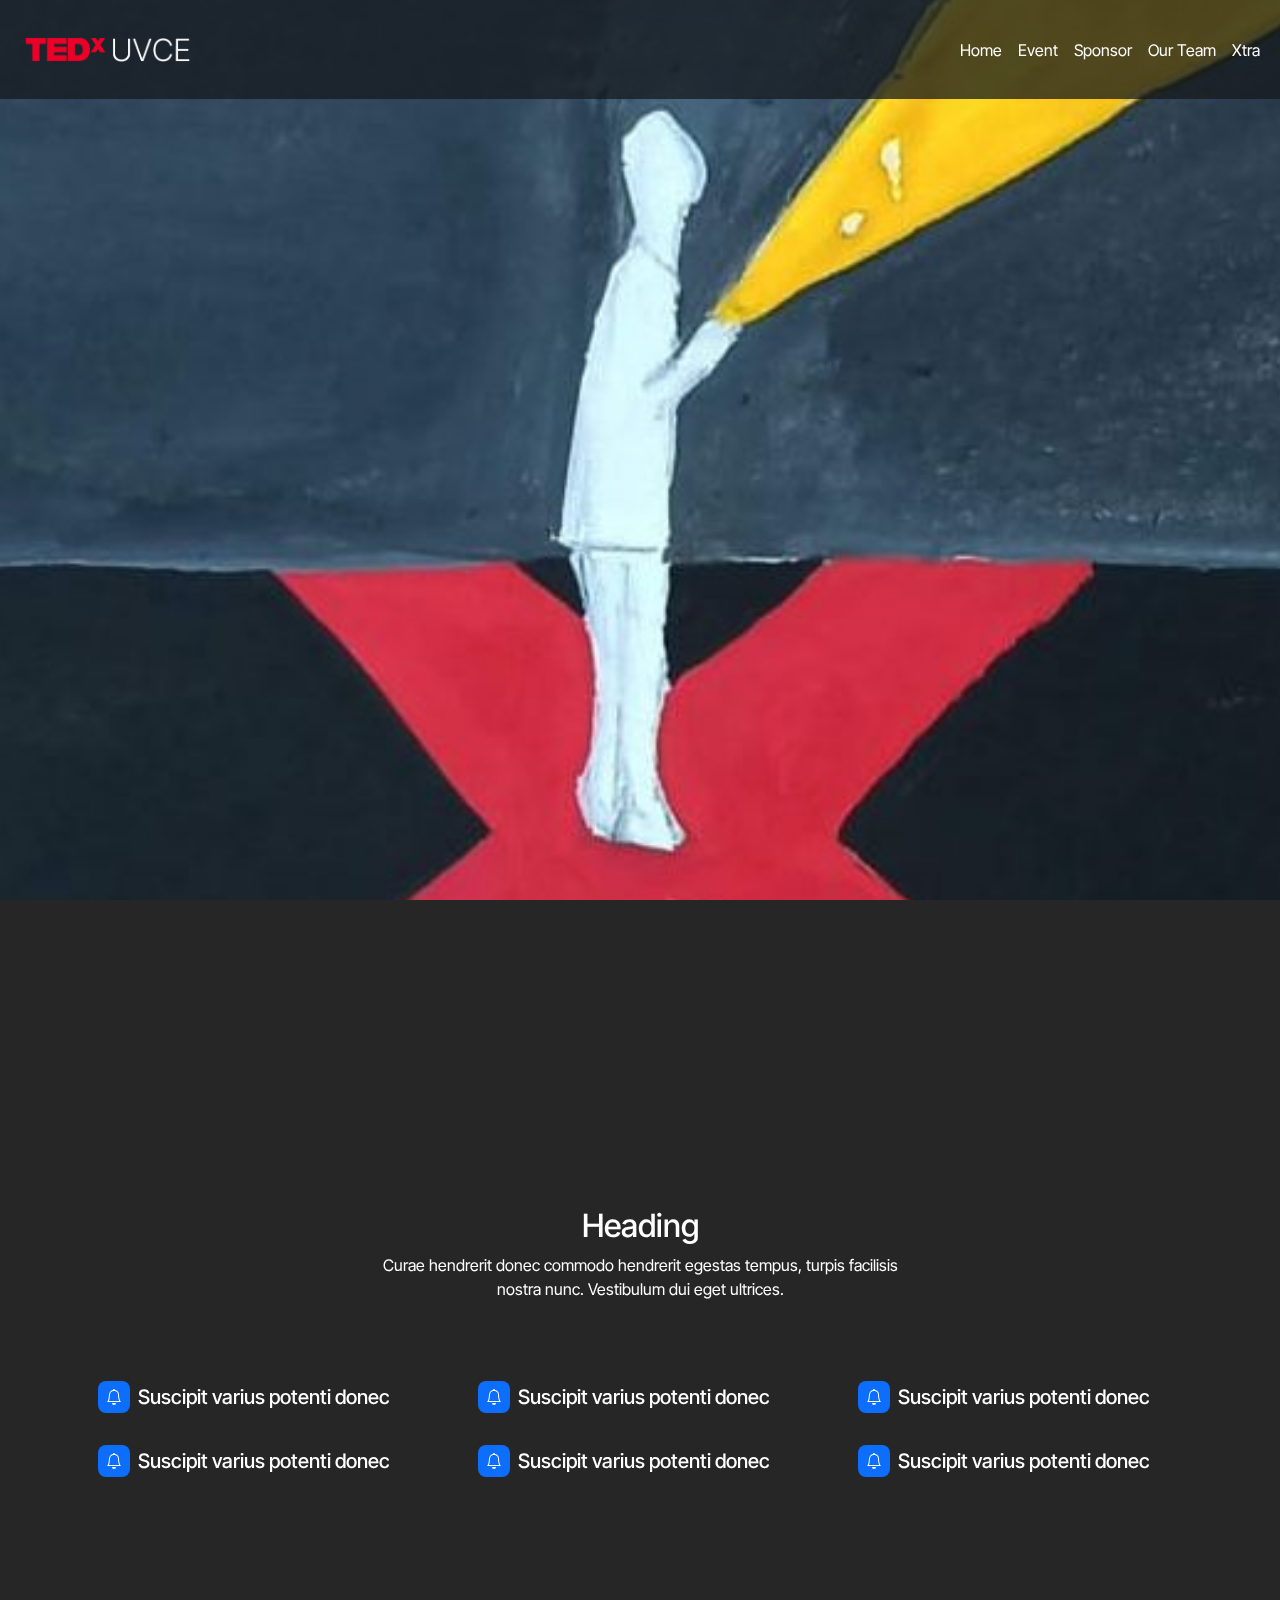
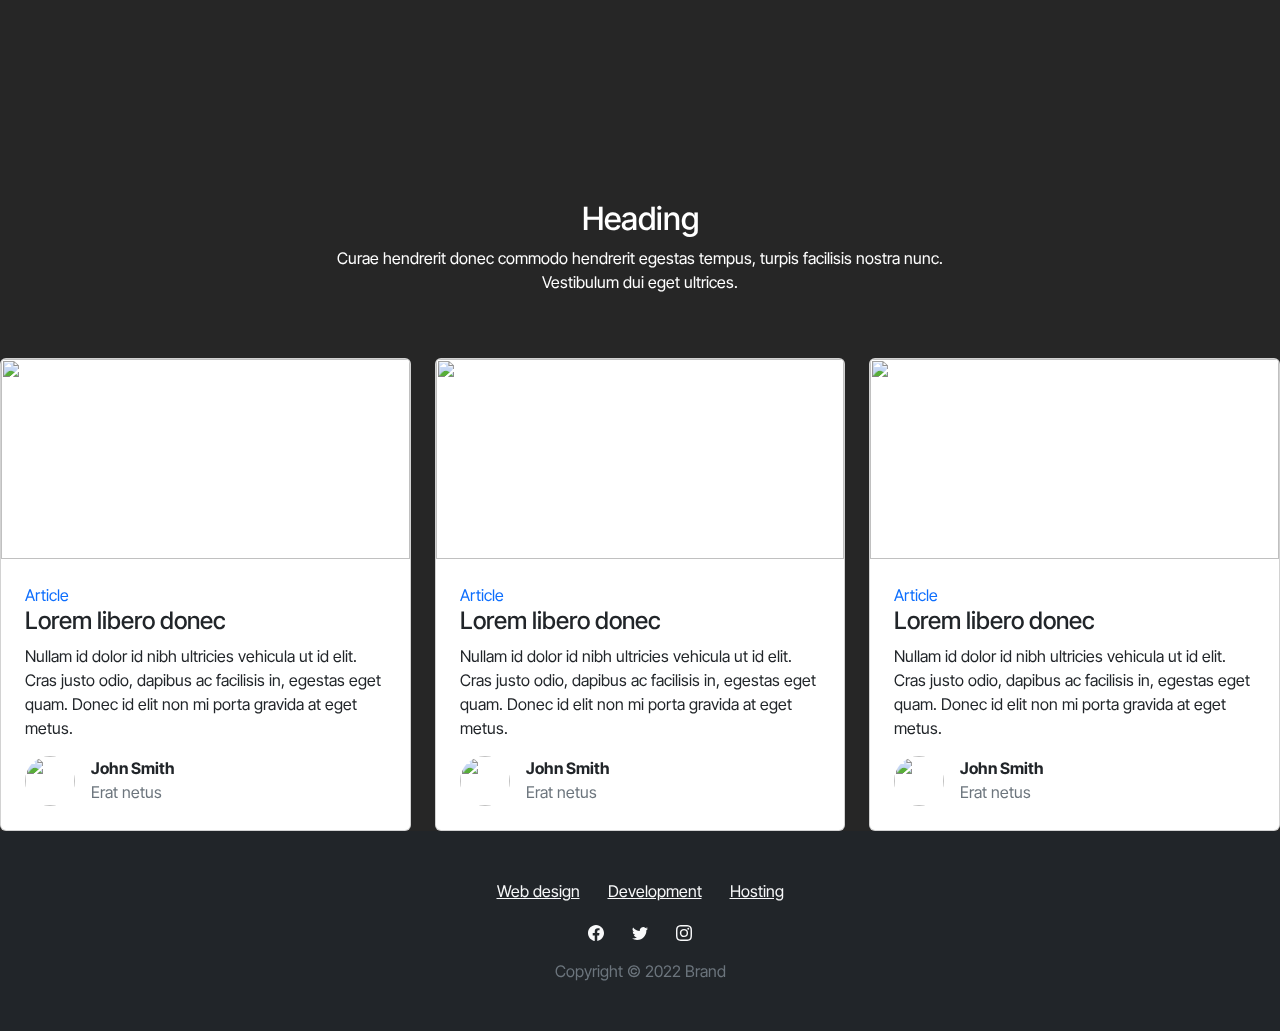
==== commit 85be9cf9: "Update index.html" ====
--- a/index.html
+++ b/index.html
@@ -1,31 +1,196 @@
-<!DOCTYPE html><html lang="en"><head><meta charset="utf-8"><meta name="viewport" content="width=device-width, initial-scale=1.0, shrink-to-fit=no"><title>TEDxUVCE</title><link rel="stylesheet" href="assets/bootstrap/css/bootstrap.min.css"><link rel="stylesheet" href="https://fonts.googleapis.com/css?family=Arbutus+Slab"><link rel="stylesheet" href="https://fonts.googleapis.com/css?family=Inter+Tight&amp;display=swap"><link rel="stylesheet" href="assets/css/styles.min.css"></head><body style="font-family: 'Inter Tight', sans-serif;"><div class="container" style="width: 100%;position: fixed;margin-left: -15px;"><nav role="navigation">
-  <div id="menuToggle">
-    <!--
-    A fake / hidden checkbox is used as click reciever,
-    so you can use the :checked selector on it.
-    -->
-    <input type="checkbox" />
-    
-    <!--
-    Some spans to act as a hamburger.
-    
-    They are acting like a real hamburger,
-    not that McDonalds stuff.
-    -->
-    <span></span>
-    <span></span>
-    <span></span>
-    
-    <!--
-    Too bad the menu has to be inside of the button
-    but hey, it's pure CSS magic.
-    -->
-    <ul id="menu">
-      <a href="#"><li>Home</li></a>
-      <a href="#"><li>About</li></a>
-      <a href="#"><li>Info</li></a>
-      <a href="#"><li>Contact</li></a>
-      <a href="https://itvider.nl/" target="_blank"><li>Show me more</li></a>
-    </ul>
-  </div>
-</nav></div><section style="width: 100vw;height: 100vh;"><div class="text-truncate d-flex justify-content-center align-items-center" id="animatedTextBackground"><h1 id="animatedTextHeading">X</h1></div><div class="container d-flex d-sm-flex d-md-flex d-lg-flex d-xl-flex d-xxl-flex align-items-center align-items-sm-center align-items-md-center align-items-lg-center align-items-xl-center align-items-xxl-center" style="height: 100vh;border-style: none;margin-top: -100vh;"><div class="row" style="position: relative;border-style: none;"><div class="col offset-sm-0 d-sm-flex d-xxl-flex justify-content-sm-center justify-content-xxl-center" style="border-style: none;"><img class="img-fluid" src="assets/img/logo-black.png" width="70%" style="margin-right: 25vw;"></div></div></div></section><section class="d-flex d-sm-flex d-md-flex d-lg-flex d-xl-flex align-items-center align-items-sm-center align-items-md-center align-items-lg-center align-items-xl-center" style="width: 100%;height: 100vh;"><div class="container"><div class="row"><div class="col"><h1 class="text-center" style="font-weight: bold;font-size: 10vh;">Lorem?</h1></div></div><div class="row"><div class="col d-flex d-sm-flex d-md-flex d-lg-flex d-xl-flex d-xxl-flex justify-content-center align-items-center justify-content-sm-center align-items-sm-center justify-content-md-center align-items-md-center justify-content-lg-center align-items-lg-center justify-content-xl-center align-items-xl-center justify-content-xxl-center align-items-xxl-center"><p style="font-family: 'Inter Tight', sans-serif;font-size: 2.5vw;border-color: var(--bs-border-color-translucent);"><br><strong><span style="color: rgb(0, 0, 0); background-color: rgb(255, 255, 255);">Lorem Ipsum</span></strong><span style="color: rgb(0, 0, 0); background-color: rgb(255, 255, 255);">&nbsp;is simply dummy text of the printing and typesetting industry. Lorem Ipsum has been the industry's standard dummy text ever since the 1500s, when an unknown printer took a galley of type and scrambled it to make a type specimen book. It has survived not only five centuries, but also the leap into electronic typesetting, remaining essentially unchanged. It was popularised in the 1960s with the release of Letraset sheets containing Lorem Ipsum passages, and more recently with desktop publishing software like Aldus PageMaker including versions of Lorem Ipsum.</span><br><br></p></div></div><div class="row"><div class="col-md-12"><div class="text-center text-white-50 bg-primary border rounded border-0 p-3"><div class="row row-cols-2 row-cols-md-4"><div class="col"><div class="p-3"><h4 class="display-5 fw-bold text-white mb-0">123+</h4><p class="mb-0">Erat netus</p></div></div><div class="col"><div class="p-3"><h4 class="display-5 fw-bold text-white mb-0">45+</h4><p class="mb-0">Erat netus</p></div></div><div class="col"><div class="p-3"><h4 class="display-5 fw-bold text-white mb-0">67+</h4><p class="mb-0">Erat netus</p></div></div><div class="col"><div class="p-3"><h4 class="display-5 fw-bold text-white mb-0">89</h4><p class="mb-0">Erat netus</p></div></div></div></div></div></div></div></section><section class="d-xxl-flex align-content-center align-self-center m-auto justify-content-xxl-center align-items-xxl-center" style="width: 100%;height: 100vh;"><div class="container py-4 py-xl-5"><div class="row mb-5"><div class="col-md-8 col-xl-6 text-center mx-auto"><h2>Heading</h2><p class="w-lg-50">Curae hendrerit donec commodo hendrerit egestas tempus, turpis facilisis nostra nunc. Vestibulum dui eget ultrices.</p></div></div><div class="row gy-4 row-cols-1 row-cols-md-2 row-cols-xl-3"><div class="col"><div class="card"><img class="card-img-top w-100 d-block fit-cover" style="height: 200px;" src="https://cdn.bootstrapstudio.io/placeholders/1400x800.png"><div class="card-body p-4"><p class="text-primary card-text mb-0">Article</p><h4 class="card-title">Lorem libero donec</h4><p class="card-text">Nullam id dolor id nibh ultricies vehicula ut id elit. Cras justo odio, dapibus ac facilisis in, egestas eget quam. Donec id elit non mi porta gravida at eget metus.</p><div class="d-flex"><img class="rounded-circle flex-shrink-0 me-3 fit-cover" width="50" height="50" src="https://cdn.bootstrapstudio.io/placeholders/1400x800.png"><div><p class="fw-bold mb-0">John Smith</p><p class="text-muted mb-0">Erat netus</p></div></div></div></div></div><div class="col"><div class="card"><img class="card-img-top w-100 d-block fit-cover" style="height: 200px;" src="https://cdn.bootstrapstudio.io/placeholders/1400x800.png"><div class="card-body p-4"><p class="text-primary card-text mb-0">Article</p><h4 class="card-title">Lorem libero donec</h4><p class="card-text">Nullam id dolor id nibh ultricies vehicula ut id elit. Cras justo odio, dapibus ac facilisis in, egestas eget quam. Donec id elit non mi porta gravida at eget metus.</p><div class="d-flex"><img class="rounded-circle flex-shrink-0 me-3 fit-cover" width="50" height="50" src="https://cdn.bootstrapstudio.io/placeholders/1400x800.png"><div><p class="fw-bold mb-0">John Smith</p><p class="text-muted mb-0">Erat netus</p></div></div></div></div></div><div class="col"><div class="card"><img class="card-img-top w-100 d-block fit-cover" style="height: 200px;" src="https://cdn.bootstrapstudio.io/placeholders/1400x800.png"><div class="card-body p-4"><p class="text-primary card-text mb-0">Article</p><h4 class="card-title">Lorem libero donec</h4><p class="card-text">Nullam id dolor id nibh ultricies vehicula ut id elit. Cras justo odio, dapibus ac facilisis in, egestas eget quam. Donec id elit non mi porta gravida at eget metus.</p><div class="d-flex"><img class="rounded-circle flex-shrink-0 me-3 fit-cover" width="50" height="50" src="https://cdn.bootstrapstudio.io/placeholders/1400x800.png"><div><p class="fw-bold mb-0">John Smith</p><p class="text-muted mb-0">Erat netus</p></div></div></div></div></div></div></div></section><script src="assets/bootstrap/js/bootstrap.min.js"></script><script src="assets/js/script.min.js"></script></body></html>+<!DOCTYPE html>
+<html lang="en">
+
+<head>
+    <meta charset="utf-8">
+    <meta name="viewport" content="width=device-width, initial-scale=1.0, shrink-to-fit=no">
+    <title>TEDxUVCE</title>
+    <link rel="stylesheet" href="assets/bootstrap/css/bootstrap.min.css">
+    <link rel="stylesheet" href="https://fonts.googleapis.com/css?family=Inter+Tight&amp;display=swap">
+    <link rel="stylesheet" href="assets/css/-Fixed-Navbar-start-with-transparency-background-BS4--transparency-menu.css">
+    <link rel="stylesheet" href="assets/css/Articles-Cards-images.css">
+    <link rel="stylesheet" href="assets/css/Features-Minimal-icons.css">
+    <link rel="stylesheet" href="assets/css/Footer-with-social-media-icons.css">
+    <link rel="stylesheet" href="assets/css/Parallax-Scroll-Effect-Parallax-Scroll-Effect.css">
+</head>
+
+<body style="font-family: 'Inter Tight', sans-serif;">
+    <div>
+        <header>
+            <nav class="navbar navbar-dark navbar-expand-lg fixed-top bg-light transparency" id="transmenu" style="--bs-secondary: #e0d1c6;--bs-secondary-rgb: 224,209,198;padding-bottom: 0px;padding-top: 0px;margin-bottom: 0px;">
+                <div class="container-fluid"><a class="navbar-brand text-success" href="index.html"><img src="assets/img/logo-white.png" style="min-width: 160px;max-width: 15vw;"></a><button data-bs-toggle="collapse" class="navbar-toggler collapsed" data-bs-target="#navcol-1"><span></span><span></span><span></span></button>
+                    <div class="collapse navbar-collapse" id="navcol-1">
+                        <ul class="navbar-nav ms-auto" style="color: var(--bs-navbar-disabled-color);transform: rotate(0deg);">
+                            <li class="nav-item"><a class="nav-link active" href="index.html" style="color: var(--bs-navbar-brand-color);">Home</a></li>
+                            <li class="nav-item"><a class="nav-link" href="event.html" style="color: var(--bs-navbar-brand-color);">Event</a></li>
+                            <li class="nav-item"><a class="nav-link" href="sponsor.html" style="color: var(--bs-navbar-brand-color);">Sponsor</a></li>
+                            <li class="nav-item"><a class="nav-link" href="team.html" style="color: var(--bs-navbar-brand-color);">Our Team</a></li>
+                            <li class="nav-item"><a class="nav-link" href="xtra.html" style="color: var(--bs-navbar-brand-color);">Xtra</a></li>
+                        </ul>
+                    </div>
+                </div>
+            </nav>
+            <section style="height: 100vh;width: 100%;">
+                <div data-bss-parallax-bg="true" style="height: 100%;background-image: url(&quot;assets/img/scaledTEXX.jpg&quot;);background-position: center;background-size: cover;overflow: visible;width: 100%;"></div>
+            </section>
+            <section style="width: 100%;height: 100%;">
+                <div class="d-xl-flex justify-content-xl-center align-items-xl-center" style="width: 100%;height: 100vh;background: rgba(0,0,0,0.85);">
+                    <div class="container py-4 py-xl-5" style="color: var(--bs-white);">
+                        <div class="row mb-5">
+                            <div class="col-md-8 col-xl-6 text-center mx-auto">
+                                <h2>Heading</h2>
+                                <p class="w-lg-50">Curae hendrerit donec commodo hendrerit egestas tempus, turpis facilisis nostra nunc. Vestibulum dui eget ultrices.</p>
+                            </div>
+                        </div>
+                        <div class="row row-cols-1 row-cols-md-2 row-cols-xl-3">
+                            <div class="col">
+                                <div class="d-flex p-3">
+                                    <div class="bs-icon-sm bs-icon-rounded bs-icon-primary d-flex flex-shrink-0 justify-content-center align-items-center d-inline-block bs-icon sm"><svg xmlns="http://www.w3.org/2000/svg" width="1em" height="1em" fill="currentColor" viewBox="0 0 16 16" class="bi bi-bell">
+                                            <path d="M8 16a2 2 0 0 0 2-2H6a2 2 0 0 0 2 2zM8 1.918l-.797.161A4.002 4.002 0 0 0 4 6c0 .628-.134 2.197-.459 3.742-.16.767-.376 1.566-.663 2.258h10.244c-.287-.692-.502-1.49-.663-2.258C12.134 8.197 12 6.628 12 6a4.002 4.002 0 0 0-3.203-3.92L8 1.917zM14.22 12c.223.447.481.801.78 1H1c.299-.199.557-.553.78-1C2.68 10.2 3 6.88 3 6c0-2.42 1.72-4.44 4.005-4.901a1 1 0 1 1 1.99 0A5.002 5.002 0 0 1 13 6c0 .88.32 4.2 1.22 6z"></path>
+                                        </svg></div>
+                                    <div class="px-2">
+                                        <h5 class="mb-0 mt-1">Suscipit varius potenti donec</h5>
+                                    </div>
+                                </div>
+                            </div>
+                            <div class="col">
+                                <div class="d-flex p-3">
+                                    <div class="bs-icon-sm bs-icon-rounded bs-icon-primary d-flex flex-shrink-0 justify-content-center align-items-center d-inline-block bs-icon sm"><svg xmlns="http://www.w3.org/2000/svg" width="1em" height="1em" fill="currentColor" viewBox="0 0 16 16" class="bi bi-bell">
+                                            <path d="M8 16a2 2 0 0 0 2-2H6a2 2 0 0 0 2 2zM8 1.918l-.797.161A4.002 4.002 0 0 0 4 6c0 .628-.134 2.197-.459 3.742-.16.767-.376 1.566-.663 2.258h10.244c-.287-.692-.502-1.49-.663-2.258C12.134 8.197 12 6.628 12 6a4.002 4.002 0 0 0-3.203-3.92L8 1.917zM14.22 12c.223.447.481.801.78 1H1c.299-.199.557-.553.78-1C2.68 10.2 3 6.88 3 6c0-2.42 1.72-4.44 4.005-4.901a1 1 0 1 1 1.99 0A5.002 5.002 0 0 1 13 6c0 .88.32 4.2 1.22 6z"></path>
+                                        </svg></div>
+                                    <div class="px-2">
+                                        <h5 class="mb-0 mt-1">Suscipit varius potenti donec</h5>
+                                    </div>
+                                </div>
+                            </div>
+                            <div class="col">
+                                <div class="d-flex p-3">
+                                    <div class="bs-icon-sm bs-icon-rounded bs-icon-primary d-flex flex-shrink-0 justify-content-center align-items-center d-inline-block bs-icon sm"><svg xmlns="http://www.w3.org/2000/svg" width="1em" height="1em" fill="currentColor" viewBox="0 0 16 16" class="bi bi-bell">
+                                            <path d="M8 16a2 2 0 0 0 2-2H6a2 2 0 0 0 2 2zM8 1.918l-.797.161A4.002 4.002 0 0 0 4 6c0 .628-.134 2.197-.459 3.742-.16.767-.376 1.566-.663 2.258h10.244c-.287-.692-.502-1.49-.663-2.258C12.134 8.197 12 6.628 12 6a4.002 4.002 0 0 0-3.203-3.92L8 1.917zM14.22 12c.223.447.481.801.78 1H1c.299-.199.557-.553.78-1C2.68 10.2 3 6.88 3 6c0-2.42 1.72-4.44 4.005-4.901a1 1 0 1 1 1.99 0A5.002 5.002 0 0 1 13 6c0 .88.32 4.2 1.22 6z"></path>
+                                        </svg></div>
+                                    <div class="px-2">
+                                        <h5 class="mb-0 mt-1">Suscipit varius potenti donec</h5>
+                                    </div>
+                                </div>
+                            </div>
+                            <div class="col">
+                                <div class="d-flex p-3">
+                                    <div class="bs-icon-sm bs-icon-rounded bs-icon-primary d-flex flex-shrink-0 justify-content-center align-items-center d-inline-block bs-icon sm"><svg xmlns="http://www.w3.org/2000/svg" width="1em" height="1em" fill="currentColor" viewBox="0 0 16 16" class="bi bi-bell">
+                                            <path d="M8 16a2 2 0 0 0 2-2H6a2 2 0 0 0 2 2zM8 1.918l-.797.161A4.002 4.002 0 0 0 4 6c0 .628-.134 2.197-.459 3.742-.16.767-.376 1.566-.663 2.258h10.244c-.287-.692-.502-1.49-.663-2.258C12.134 8.197 12 6.628 12 6a4.002 4.002 0 0 0-3.203-3.92L8 1.917zM14.22 12c.223.447.481.801.78 1H1c.299-.199.557-.553.78-1C2.68 10.2 3 6.88 3 6c0-2.42 1.72-4.44 4.005-4.901a1 1 0 1 1 1.99 0A5.002 5.002 0 0 1 13 6c0 .88.32 4.2 1.22 6z"></path>
+                                        </svg></div>
+                                    <div class="px-2">
+                                        <h5 class="mb-0 mt-1">Suscipit varius potenti donec</h5>
+                                    </div>
+                                </div>
+                            </div>
+                            <div class="col">
+                                <div class="d-flex p-3">
+                                    <div class="bs-icon-sm bs-icon-rounded bs-icon-primary d-flex flex-shrink-0 justify-content-center align-items-center d-inline-block bs-icon sm"><svg xmlns="http://www.w3.org/2000/svg" width="1em" height="1em" fill="currentColor" viewBox="0 0 16 16" class="bi bi-bell">
+                                            <path d="M8 16a2 2 0 0 0 2-2H6a2 2 0 0 0 2 2zM8 1.918l-.797.161A4.002 4.002 0 0 0 4 6c0 .628-.134 2.197-.459 3.742-.16.767-.376 1.566-.663 2.258h10.244c-.287-.692-.502-1.49-.663-2.258C12.134 8.197 12 6.628 12 6a4.002 4.002 0 0 0-3.203-3.92L8 1.917zM14.22 12c.223.447.481.801.78 1H1c.299-.199.557-.553.78-1C2.68 10.2 3 6.88 3 6c0-2.42 1.72-4.44 4.005-4.901a1 1 0 1 1 1.99 0A5.002 5.002 0 0 1 13 6c0 .88.32 4.2 1.22 6z"></path>
+                                        </svg></div>
+                                    <div class="px-2">
+                                        <h5 class="mb-0 mt-1">Suscipit varius potenti donec</h5>
+                                    </div>
+                                </div>
+                            </div>
+                            <div class="col">
+                                <div class="d-flex p-3">
+                                    <div class="bs-icon-sm bs-icon-rounded bs-icon-primary d-flex flex-shrink-0 justify-content-center align-items-center d-inline-block bs-icon sm"><svg xmlns="http://www.w3.org/2000/svg" width="1em" height="1em" fill="currentColor" viewBox="0 0 16 16" class="bi bi-bell">
+                                            <path d="M8 16a2 2 0 0 0 2-2H6a2 2 0 0 0 2 2zM8 1.918l-.797.161A4.002 4.002 0 0 0 4 6c0 .628-.134 2.197-.459 3.742-.16.767-.376 1.566-.663 2.258h10.244c-.287-.692-.502-1.49-.663-2.258C12.134 8.197 12 6.628 12 6a4.002 4.002 0 0 0-3.203-3.92L8 1.917zM14.22 12c.223.447.481.801.78 1H1c.299-.199.557-.553.78-1C2.68 10.2 3 6.88 3 6c0-2.42 1.72-4.44 4.005-4.901a1 1 0 1 1 1.99 0A5.002 5.002 0 0 1 13 6c0 .88.32 4.2 1.22 6z"></path>
+                                        </svg></div>
+                                    <div class="px-2">
+                                        <h5 class="mb-0 mt-1">Suscipit varius potenti donec</h5>
+                                    </div>
+                                </div>
+                            </div>
+                        </div>
+                    </div>
+                </div>
+            </section>
+            <section style="width: 100%;">
+                <div style="width: 100%;height: 100%;background: rgba(0,0,0,0.85);">
+                    <div class="row mb-5" style="--bs-body-color: var(--bs-white);color: var(--bs-white);">
+                        <div class="col-md-8 col-xl-6 text-center mx-auto">
+                            <h2>Heading</h2>
+                            <p class="w-lg-50">Curae hendrerit donec commodo hendrerit egestas tempus, turpis facilisis nostra nunc. Vestibulum dui eget ultrices.</p>
+                        </div>
+                    </div>
+                    <div class="row gy-4 row-cols-1 row-cols-md-2 row-cols-xl-3">
+                        <div class="col">
+                            <div class="card"><img class="card-img-top w-100 d-block fit-cover" style="height: 200px;" src="https://cdn.bootstrapstudio.io/placeholders/1400x800.png">
+                                <div class="card-body p-4">
+                                    <p class="text-primary card-text mb-0">Article</p>
+                                    <h4 class="card-title">Lorem libero donec</h4>
+                                    <p class="card-text">Nullam id dolor id nibh ultricies vehicula ut id elit. Cras justo odio, dapibus ac facilisis in, egestas eget quam. Donec id elit non mi porta gravida at eget metus.</p>
+                                    <div class="d-flex"><img class="rounded-circle flex-shrink-0 me-3 fit-cover" width="50" height="50" src="https://cdn.bootstrapstudio.io/placeholders/1400x800.png">
+                                        <div>
+                                            <p class="fw-bold mb-0">John Smith</p>
+                                            <p class="text-muted mb-0">Erat netus</p>
+                                        </div>
+                                    </div>
+                                </div>
+                            </div>
+                        </div>
+                        <div class="col">
+                            <div class="card"><img class="card-img-top w-100 d-block fit-cover" style="height: 200px;" src="https://cdn.bootstrapstudio.io/placeholders/1400x800.png">
+                                <div class="card-body p-4">
+                                    <p class="text-primary card-text mb-0">Article</p>
+                                    <h4 class="card-title">Lorem libero donec</h4>
+                                    <p class="card-text">Nullam id dolor id nibh ultricies vehicula ut id elit. Cras justo odio, dapibus ac facilisis in, egestas eget quam. Donec id elit non mi porta gravida at eget metus.</p>
+                                    <div class="d-flex"><img class="rounded-circle flex-shrink-0 me-3 fit-cover" width="50" height="50" src="https://cdn.bootstrapstudio.io/placeholders/1400x800.png">
+                                        <div>
+                                            <p class="fw-bold mb-0">John Smith</p>
+                                            <p class="text-muted mb-0">Erat netus</p>
+                                        </div>
+                                    </div>
+                                </div>
+                            </div>
+                        </div>
+                        <div class="col">
+                            <div class="card"><img class="card-img-top w-100 d-block fit-cover" style="height: 200px;" src="https://cdn.bootstrapstudio.io/placeholders/1400x800.png">
+                                <div class="card-body p-4">
+                                    <p class="text-primary card-text mb-0">Article</p>
+                                    <h4 class="card-title">Lorem libero donec</h4>
+                                    <p class="card-text">Nullam id dolor id nibh ultricies vehicula ut id elit. Cras justo odio, dapibus ac facilisis in, egestas eget quam. Donec id elit non mi porta gravida at eget metus.</p>
+                                    <div class="d-flex"><img class="rounded-circle flex-shrink-0 me-3 fit-cover" width="50" height="50" src="https://cdn.bootstrapstudio.io/placeholders/1400x800.png">
+                                        <div>
+                                            <p class="fw-bold mb-0">John Smith</p>
+                                            <p class="text-muted mb-0">Erat netus</p>
+                                        </div>
+                                    </div>
+                                </div>
+                            </div>
+                        </div>
+                    </div>
+                </div>
+            </section>
+            <footer class="text-center bg-dark">
+                <div class="container text-white py-4 py-lg-5">
+                    <ul class="list-inline">
+                        <li class="list-inline-item me-4"><a class="link-light" href="#">Web design</a></li>
+                        <li class="list-inline-item me-4"><a class="link-light" href="#">Development</a></li>
+                        <li class="list-inline-item"><a class="link-light" href="#">Hosting</a></li>
+                    </ul>
+                    <ul class="list-inline">
+                        <li class="list-inline-item me-4"><svg xmlns="http://www.w3.org/2000/svg" width="1em" height="1em" fill="currentColor" viewBox="0 0 16 16" class="bi bi-facebook text-light">
+                                <path d="M16 8.049c0-4.446-3.582-8.05-8-8.05C3.58 0-.002 3.603-.002 8.05c0 4.017 2.926 7.347 6.75 7.951v-5.625h-2.03V8.05H6.75V6.275c0-2.017 1.195-3.131 3.022-3.131.876 0 1.791.157 1.791.157v1.98h-1.009c-.993 0-1.303.621-1.303 1.258v1.51h2.218l-.354 2.326H9.25V16c3.824-.604 6.75-3.934 6.75-7.951z"></path>
+                            </svg></li>
+                        <li class="list-inline-item me-4"><svg xmlns="http://www.w3.org/2000/svg" width="1em" height="1em" fill="currentColor" viewBox="0 0 16 16" class="bi bi-twitter text-light">
+                                <path d="M5.026 15c6.038 0 9.341-5.003 9.341-9.334 0-.14 0-.282-.006-.422A6.685 6.685 0 0 0 16 3.542a6.658 6.658 0 0 1-1.889.518 3.301 3.301 0 0 0 1.447-1.817 6.533 6.533 0 0 1-2.087.793A3.286 3.286 0 0 0 7.875 6.03a9.325 9.325 0 0 1-6.767-3.429 3.289 3.289 0 0 0 1.018 4.382A3.323 3.323 0 0 1 .64 6.575v.045a3.288 3.288 0 0 0 2.632 3.218 3.203 3.203 0 0 1-.865.115 3.23 3.23 0 0 1-.614-.057 3.283 3.283 0 0 0 3.067 2.277A6.588 6.588 0 0 1 .78 13.58a6.32 6.32 0 0 1-.78-.045A9.344 9.344 0 0 0 5.026 15z"></path>
+                            </svg></li>
+                        <li class="list-inline-item"><svg xmlns="http://www.w3.org/2000/svg" width="1em" height="1em" fill="currentColor" viewBox="0 0 16 16" class="bi bi-instagram text-light">
+                                <path d="M8 0C5.829 0 5.556.01 4.703.048 3.85.088 3.269.222 2.76.42a3.917 3.917 0 0 0-1.417.923A3.927 3.927 0 0 0 .42 2.76C.222 3.268.087 3.85.048 4.7.01 5.555 0 5.827 0 8.001c0 2.172.01 2.444.048 3.297.04.852.174 1.433.372 1.942.205.526.478.972.923 1.417.444.445.89.719 1.416.923.51.198 1.09.333 1.942.372C5.555 15.99 5.827 16 8 16s2.444-.01 3.298-.048c.851-.04 1.434-.174 1.943-.372a3.916 3.916 0 0 0 1.416-.923c.445-.445.718-.891.923-1.417.197-.509.332-1.09.372-1.942C15.99 10.445 16 10.173 16 8s-.01-2.445-.048-3.299c-.04-.851-.175-1.433-.372-1.941a3.926 3.926 0 0 0-.923-1.417A3.911 3.911 0 0 0 13.24.42c-.51-.198-1.092-.333-1.943-.372C10.443.01 10.172 0 7.998 0h.003zm-.717 1.442h.718c2.136 0 2.389.007 3.232.046.78.035 1.204.166 1.486.275.373.145.64.319.92.599.28.28.453.546.598.92.11.281.24.705.275 1.485.039.843.047 1.096.047 3.231s-.008 2.389-.047 3.232c-.035.78-.166 1.203-.275 1.485a2.47 2.47 0 0 1-.599.919c-.28.28-.546.453-.92.598-.28.11-.704.24-1.485.276-.843.038-1.096.047-3.232.047s-2.39-.009-3.233-.047c-.78-.036-1.203-.166-1.485-.276a2.478 2.478 0 0 1-.92-.598 2.48 2.48 0 0 1-.6-.92c-.109-.281-.24-.705-.275-1.485-.038-.843-.046-1.096-.046-3.233 0-2.136.008-2.388.046-3.231.036-.78.166-1.204.276-1.486.145-.373.319-.64.599-.92.28-.28.546-.453.92-.598.282-.11.705-.24 1.485-.276.738-.034 1.024-.044 2.515-.045v.002zm4.988 1.328a.96.96 0 1 0 0 1.92.96.96 0 0 0 0-1.92zm-4.27 1.122a4.109 4.109 0 1 0 0 8.217 4.109 4.109 0 0 0 0-8.217zm0 1.441a2.667 2.667 0 1 1 0 5.334 2.667 2.667 0 0 1 0-5.334z"></path>
+                            </svg></li>
+                    </ul>
+                    <p class="text-muted mb-0">Copyright © 2022 Brand</p>
+                </div>
+            </footer>
+        </header>
+    </div>
+    <script src="assets/bootstrap/js/bootstrap.min.js"></script>
+    <script src="assets/js/bs-init.js"></script>
+    <script src="https://code.jquery.com/jquery-3.6.1.min.js"></script>
+    <script src="assets/js/Z/-Fixed-Navbar-start-with-transparency-background-BS4-.js"></script>
+</body>
+
+</html>--- a/assets/css/-Fixed-Navbar-start-with-transparency-background-BS4--transparency-menu.css
+++ b/assets/css/-Fixed-Navbar-start-with-transparency-background-BS4--transparency-menu.css
@@ -0,0 +1,109 @@
+#transmenu {
+  -moz-transition: background 0.6s ease;
+  -webkit-transition: background 0.6s ease;
+  transition: background 0.6s ease;
+}
+
+#transmenu.transparency {
+  background: rgba(21,25,29,0.75) !important;
+  box-shadow: none;
+  border-color: transparent !important;
+}
+
+#transmenu .navbar-brand {
+  -moz-transition: all 0.6s ease;
+  -webkit-transition: all 0.6s ease;
+  transition: all 0.6s ease;
+}
+
+#transmenu.transparency .navbar-brand {
+  padding-top: 1.5rem;
+  padding-bottom: 1.5rem;
+  color: #fff !important;
+  border: none;
+}
+
+#transmenu.transparency .nav-link, #transmenu.transparency .nav-link.active, #transmenu.transparency .nav-link:focus {
+  color: #fff;
+  border: none;
+  opacity: 1;
+}
+
+#transmenu.transparency .nav-link:hover {
+  color: #fff;
+  opacity: .7;
+}
+
+#transmenu .navbar-toggler {
+  position: relative;
+  height: 35px;
+  margin-right: -.75rem;
+  border: none;
+}
+
+#transmenu .navbar-toggler:focus, #transmenu .navbar-toggler:active {
+  outline: 0;
+}
+
+#transmenu .navbar-toggler span {
+  display: block;
+  background-color: #6f6f6e;
+  height: 2px;
+  width: 25px;
+  margin-top: 4px;
+  margin-bottom: 4px;
+  -webkit-transform: rotate(0deg);
+  -moz-transform: rotate(0deg);
+  transform: rotate(0deg);
+  position: relative;
+  left: 0;
+  opacity: 1;
+}
+
+#transmenu.transparency .navbar-toggler span {
+  background: #fff;
+}
+
+#transmenu .navbar-toggler span:nth-child(1), #transmenu .navbar-toggler span:nth-child(3) {
+  -webkit-transition: transform .35s ease-in-out;
+  -moz-transition: transform .35s ease-in-out;
+  transition: transform .35s ease-in-out;
+}
+
+#transmenu .navbar-toggler:not(.collapsed) span:nth-child(1) {
+  position: absolute;
+  left: 12px;
+  top: 10px;
+  -webkit-transform: rotate(135deg);
+  -moz-transform: rotate(135deg);
+  transform: rotate(135deg);
+  opacity: 0.9;
+}
+
+#transmenu .navbar-toggler:not(.collapsed) span:nth-child(2) {
+  height: 12px;
+  visibility: hidden;
+  background-color: transparent;
+}
+
+#transmenu .navbar-toggler:not(.collapsed) span:nth-child(3) {
+  position: absolute;
+  left: 12px;
+  top: 10px;
+  -webkit-transform: rotate(-135deg);
+  -moz-transform: rotate(-135deg);
+  transform: rotate(-135deg);
+  opacity: 0.9;
+}
+
+#background {
+  background: url("../../assets/img/WhatsApp%20Image%202022-11-24%20at%2016.39.15.jpg") center / cover no-repeat;
+  width: 100%;
+  height: 100vh;
+}
+
+#cover {
+  width: 100%;
+  height: 100vh;
+}
+
--- a/assets/css/Articles-Cards-images.css
+++ b/assets/css/Articles-Cards-images.css
@@ -0,0 +1,4 @@
+.fit-cover {
+  object-fit: cover;
+}
+
--- a/assets/css/Features-Minimal-icons.css
+++ b/assets/css/Features-Minimal-icons.css
@@ -0,0 +1,57 @@
+.bs-icon {
+  --bs-icon-size: .75rem;
+  display: flex;
+  flex-shrink: 0;
+  justify-content: center;
+  align-items: center;
+  font-size: var(--bs-icon-size);
+  width: calc(var(--bs-icon-size) * 2);
+  height: calc(var(--bs-icon-size) * 2);
+  color: var(--bs-primary);
+}
+
+.bs-icon-xs {
+  --bs-icon-size: 1rem;
+  width: calc(var(--bs-icon-size) * 1.5);
+  height: calc(var(--bs-icon-size) * 1.5);
+}
+
+.bs-icon-sm {
+  --bs-icon-size: 1rem;
+}
+
+.bs-icon-md {
+  --bs-icon-size: 1.5rem;
+}
+
+.bs-icon-lg {
+  --bs-icon-size: 2rem;
+}
+
+.bs-icon-xl {
+  --bs-icon-size: 2.5rem;
+}
+
+.bs-icon.bs-icon-primary {
+  color: var(--bs-white);
+  background: var(--bs-primary);
+}
+
+.bs-icon.bs-icon-primary-light {
+  color: var(--bs-primary);
+  background: rgba(var(--bs-primary-rgb), .2);
+}
+
+.bs-icon.bs-icon-semi-white {
+  color: var(--bs-primary);
+  background: rgba(255, 255, 255, .5);
+}
+
+.bs-icon.bs-icon-rounded {
+  border-radius: .5rem;
+}
+
+.bs-icon.bs-icon-circle {
+  border-radius: 50%;
+}
+
--- a/assets/css/Footer-with-social-media-icons.css
+++ b/assets/css/Footer-with-social-media-icons.css
@@ -0,0 +1,7 @@
+#footerpad {
+  padding-top: 2rem;
+  padding-bottom: 2rem;
+  background-color: #2c3e50;
+  color: #fff;
+}
+
--- a/assets/css/Parallax-Scroll-Effect-Parallax-Scroll-Effect.css
+++ b/assets/css/Parallax-Scroll-Effect-Parallax-Scroll-Effect.css
@@ -0,0 +1,37 @@
+#box-1 {
+  height: 100vh;
+  width: 100%;
+  background-image: url(../../assets/img/i1.jpg);
+  background-size: cover;
+  display: table;
+  background-attachment: fixed;
+}
+
+#box-2 {
+  height: 100vh;
+  width: 100%;
+  background-image: url(../../assets/img/scaledTEXX.jpg);
+  background-size: cover;
+  display: table;
+  background-attachment: fixed;
+}
+
+#box-3 {
+  height: 100vh;
+  width: 100%;
+  background-image: url(../../assets/img/download.jpeg);
+  background-size: cover;
+  display: table;
+  background-attachment: fixed;
+}
+
+h1 {
+  font-family: arial black;
+  font-size: 50px;
+  color: white;
+  margin: 0px;
+  text-align: center;
+  display: table-cell;
+  vertical-align: middle;
+}
+
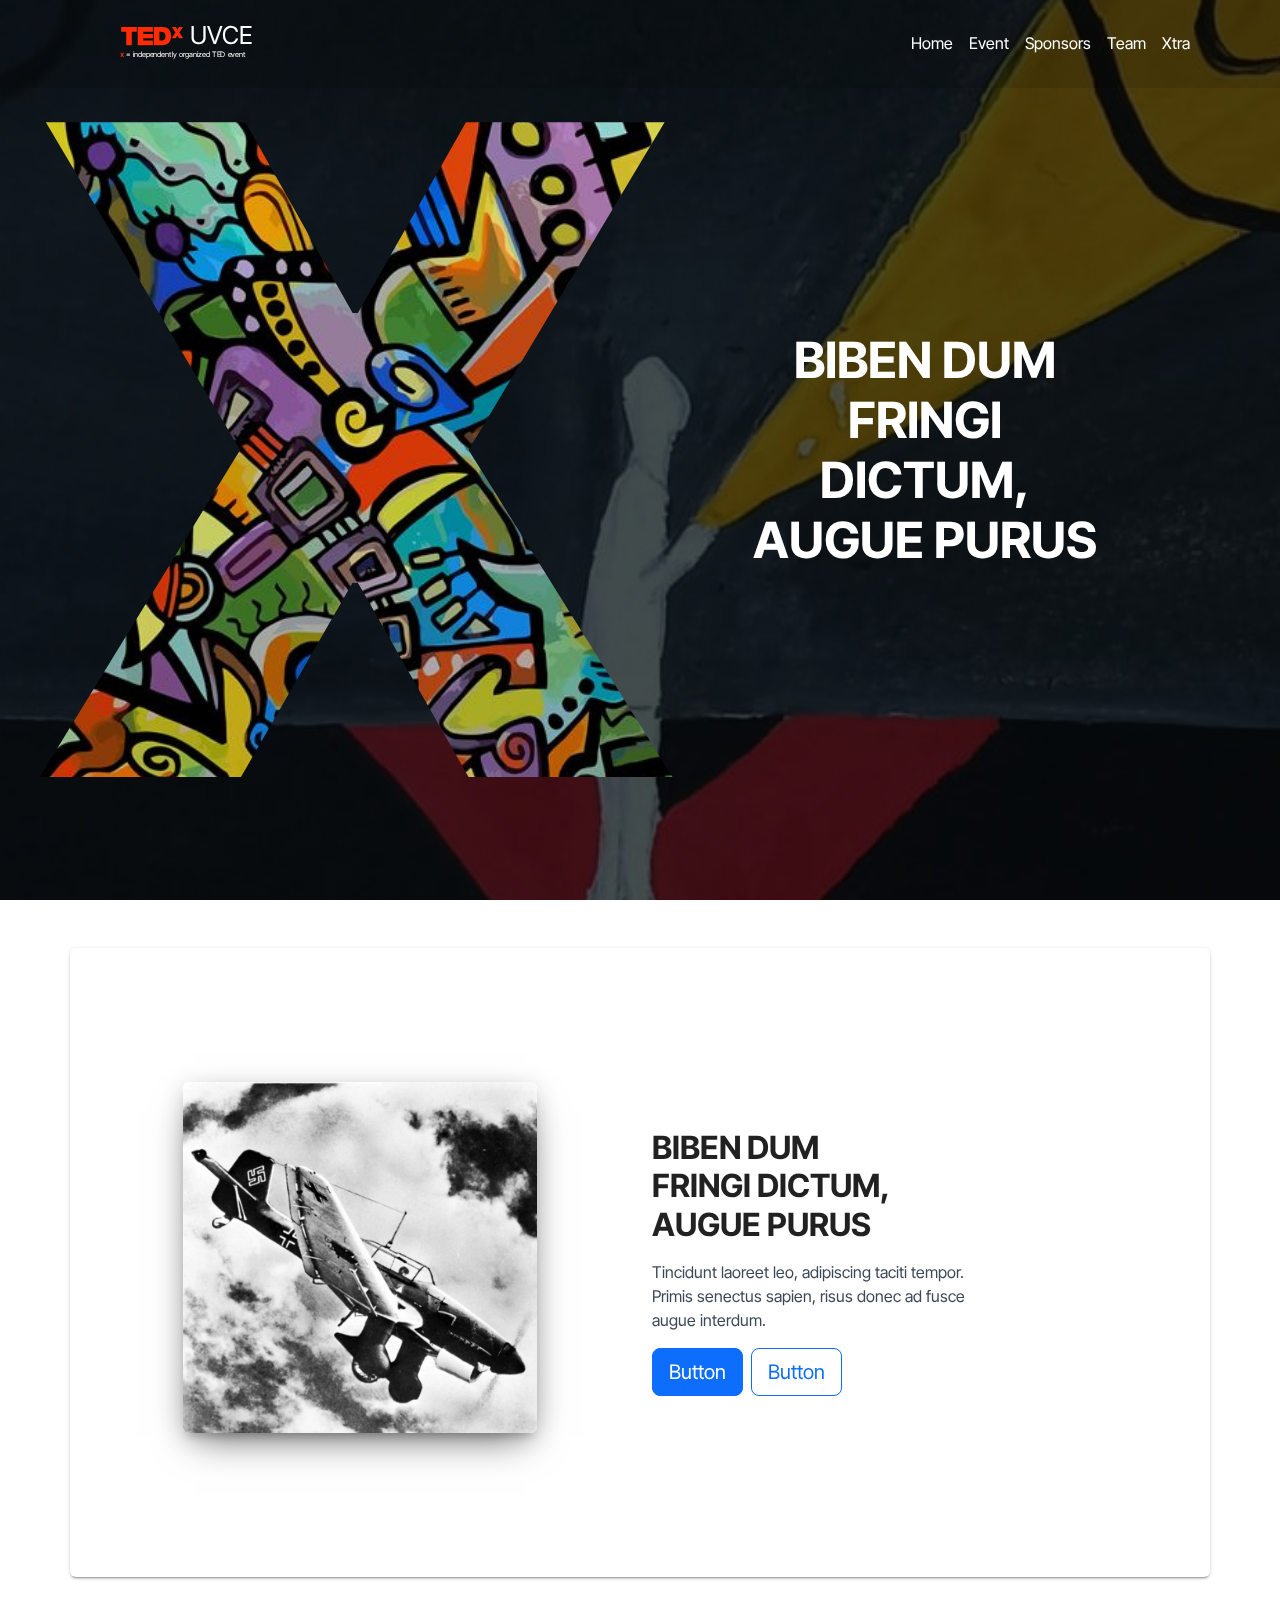
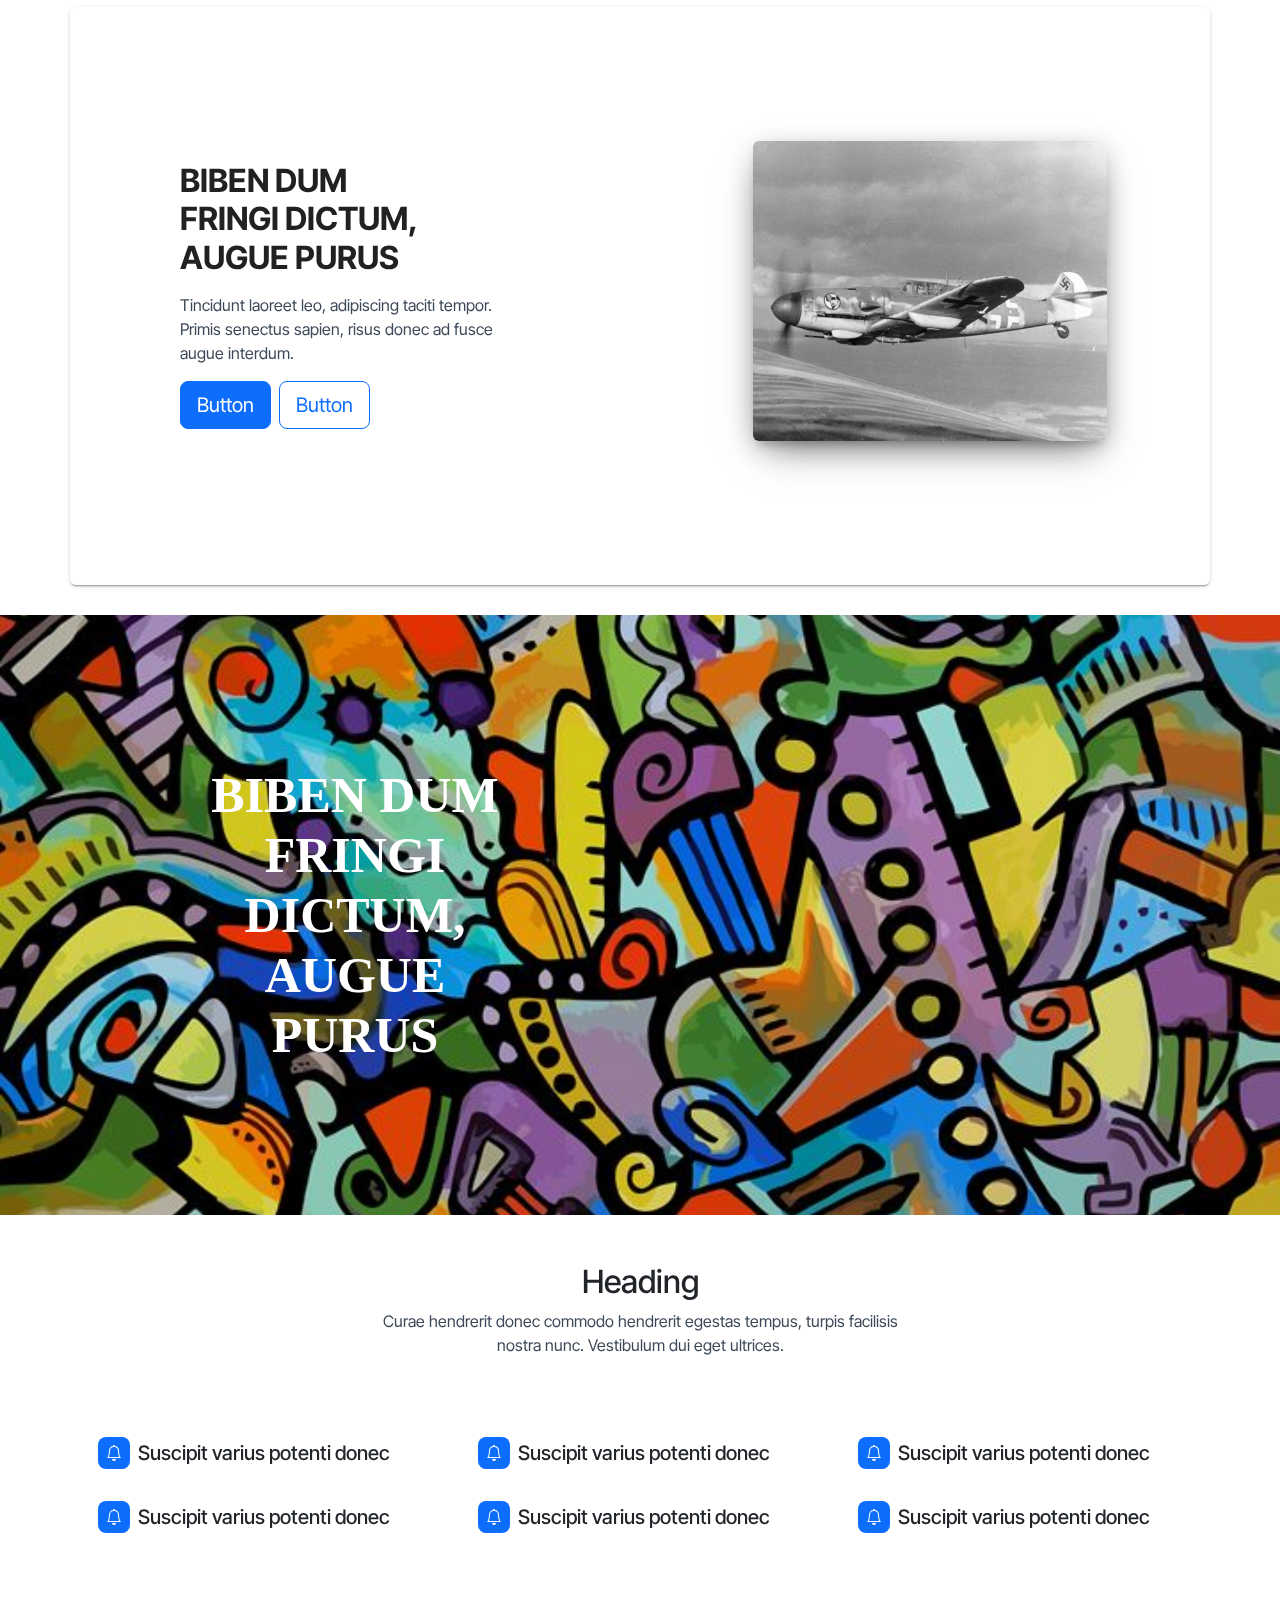
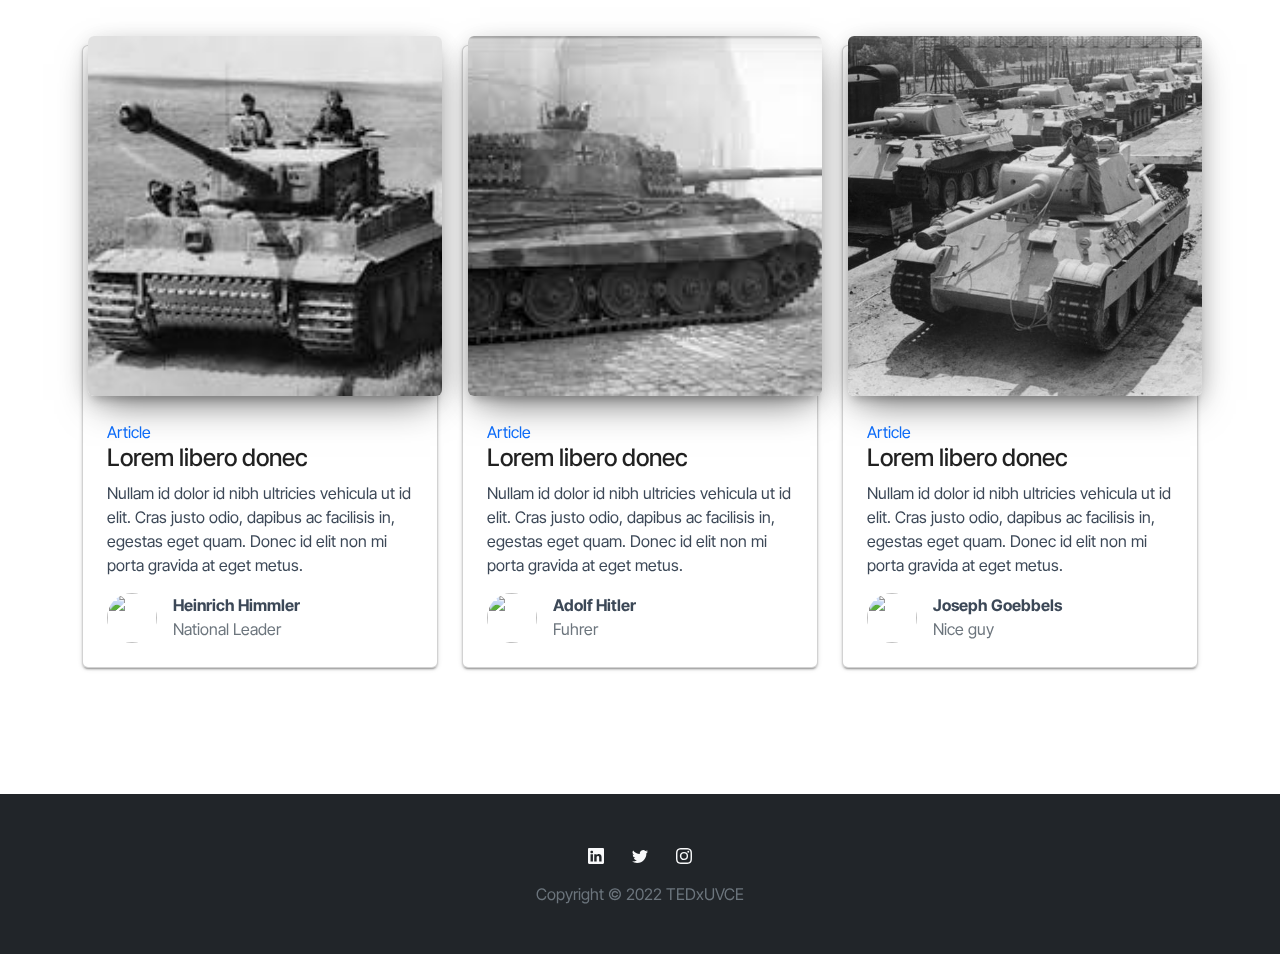
==== commit 3e9fd378: "Edited Home page" ====
--- a/index.html
+++ b/index.html
@@ -6,191 +6,244 @@
     <meta name="viewport" content="width=device-width, initial-scale=1.0, shrink-to-fit=no">
     <title>TEDxUVCE</title>
     <link rel="stylesheet" href="assets/bootstrap/css/bootstrap.min.css">
+    <link rel="stylesheet" href="https://fonts.googleapis.com/css?family=Arbutus+Slab">
     <link rel="stylesheet" href="https://fonts.googleapis.com/css?family=Inter+Tight&amp;display=swap">
     <link rel="stylesheet" href="assets/css/-Fixed-Navbar-start-with-transparency-background-BS4--transparency-menu.css">
+    <link rel="stylesheet" href="assets/css/Animated-Text-Background.css">
     <link rel="stylesheet" href="assets/css/Articles-Cards-images.css">
     <link rel="stylesheet" href="assets/css/Features-Minimal-icons.css">
     <link rel="stylesheet" href="assets/css/Footer-with-social-media-icons.css">
     <link rel="stylesheet" href="assets/css/Parallax-Scroll-Effect-Parallax-Scroll-Effect.css">
+    <link rel="stylesheet" href="assets/css/Responsive-UI-Card.css">
+    <link rel="stylesheet" href="assets/css/tedx.css">
 </head>
 
 <body style="font-family: 'Inter Tight', sans-serif;">
     <div>
         <header>
-            <nav class="navbar navbar-dark navbar-expand-lg fixed-top bg-light transparency" id="transmenu" style="--bs-secondary: #e0d1c6;--bs-secondary-rgb: 224,209,198;padding-bottom: 0px;padding-top: 0px;margin-bottom: 0px;">
-                <div class="container-fluid"><a class="navbar-brand text-success" href="index.html"><img src="assets/img/logo-white.png" style="min-width: 160px;max-width: 15vw;"></a><button data-bs-toggle="collapse" class="navbar-toggler collapsed" data-bs-target="#navcol-1"><span></span><span></span><span></span></button>
-                    <div class="collapse navbar-collapse" id="navcol-1">
-                        <ul class="navbar-nav ms-auto" style="color: var(--bs-navbar-disabled-color);transform: rotate(0deg);">
-                            <li class="nav-item"><a class="nav-link active" href="index.html" style="color: var(--bs-navbar-brand-color);">Home</a></li>
-                            <li class="nav-item"><a class="nav-link" href="event.html" style="color: var(--bs-navbar-brand-color);">Event</a></li>
-                            <li class="nav-item"><a class="nav-link" href="sponsor.html" style="color: var(--bs-navbar-brand-color);">Sponsor</a></li>
-                            <li class="nav-item"><a class="nav-link" href="team.html" style="color: var(--bs-navbar-brand-color);">Our Team</a></li>
-                            <li class="nav-item"><a class="nav-link" href="xtra.html" style="color: var(--bs-navbar-brand-color);">Xtra</a></li>
+            <nav class="navbar navbar-light navbar-expand-lg fixed-top bg-white transparency border-bottom border-light" id="transmenu">
+                <div class="container"><div class="tedx">
+    <span class="tedx__logo">TEDx</span>
+    <span class="tedx__name navbar-brand text-dark">UVCE</span>
+    <div class="tedx__info">
+        <span class="tedx__info__x">x</span>
+        <span class="tedx__name navbar-brand text-dark">= independently organized TED event</span>
+    </div>
+</div>
+<button data-bs-toggle="collapse" class="navbar-toggler collapsed" data-bs-target="#navcol-1"><span></span><span></span><span></span></button>
+                    <div class="collapse navbar-collapse" id="navcol-1" style="padding-bottom: 0px;padding-top: 8px;">
+                        <ul class="navbar-nav ms-auto">
+                            <li class="nav-item"><a class="nav-link" href="index.html">Home</a></li>
+                            <li class="nav-item"><a class="nav-link" href="event.html">Event</a></li>
+                            <li class="nav-item"><a class="nav-link" href="sponsor.html">Sponsors</a></li>
+                            <li class="nav-item"><a class="nav-link" href="sponsor.html">Team</a></li>
+                            <li class="nav-item"><a class="nav-link" href="xtra.html">Xtra</a></li>
                         </ul>
                     </div>
                 </div>
             </nav>
-            <section style="height: 100vh;width: 100%;">
-                <div data-bss-parallax-bg="true" style="height: 100%;background-image: url(&quot;assets/img/scaledTEXX.jpg&quot;);background-position: center;background-size: cover;overflow: visible;width: 100%;"></div>
+            <section style="height: 100vh;">
+                <div data-bss-parallax-bg="true" style="height: 100%;background: url(&quot;assets/img/WhatsApp%20Image%202022-11-24%20at%2016.39.15.jpg&quot;) center / cover;">
+                    <div style="width: 100%;height: 100%;background: rgba(0,0,0,0.7);">
+                        <div class="container h-100">
+                            <div class="row h-100">
+                                <div class="col-md-6 text-center text-md-start d-flex d-sm-flex d-md-flex justify-content-center align-items-center justify-content-md-start align-items-md-center justify-content-xl-center" style="position: relative;">
+                                    <div style="max-width: 350px;"></div>
+                                    <h1 class="d-none d-sm-none d-md-inline" id="animatedTextHeading">X</h1>
+                                </div>
+                                <div class="col-md-6 text-center text-md-start d-flex d-sm-flex d-md-flex justify-content-center align-items-center justify-content-md-start align-items-md-center justify-content-xl-center" style="position: relative;">
+                                    <div style="max-width: 350px;">
+                                        <h1 class="text-uppercase fw-bold" style="font-family: 'Inter Tight', sans-serif;">Biben dum<br>fringi dictum, augue purus</h1>
+                                    </div>
+                                </div>
+                            </div>
+                        </div>
+                    </div>
+                </div>
             </section>
-            <section style="width: 100%;height: 100%;">
-                <div class="d-xl-flex justify-content-xl-center align-items-xl-center" style="width: 100%;height: 100vh;background: rgba(0,0,0,0.85);">
-                    <div class="container py-4 py-xl-5" style="color: var(--bs-white);">
-                        <div class="row mb-5">
-                            <div class="col-md-8 col-xl-6 text-center mx-auto">
-                                <h2>Heading</h2>
-                                <p class="w-lg-50">Curae hendrerit donec commodo hendrerit egestas tempus, turpis facilisis nostra nunc. Vestibulum dui eget ultrices.</p>
-                            </div>
-                        </div>
-                        <div class="row row-cols-1 row-cols-md-2 row-cols-xl-3">
-                            <div class="col">
-                                <div class="d-flex p-3">
-                                    <div class="bs-icon-sm bs-icon-rounded bs-icon-primary d-flex flex-shrink-0 justify-content-center align-items-center d-inline-block bs-icon sm"><svg xmlns="http://www.w3.org/2000/svg" width="1em" height="1em" fill="currentColor" viewBox="0 0 16 16" class="bi bi-bell">
-                                            <path d="M8 16a2 2 0 0 0 2-2H6a2 2 0 0 0 2 2zM8 1.918l-.797.161A4.002 4.002 0 0 0 4 6c0 .628-.134 2.197-.459 3.742-.16.767-.376 1.566-.663 2.258h10.244c-.287-.692-.502-1.49-.663-2.258C12.134 8.197 12 6.628 12 6a4.002 4.002 0 0 0-3.203-3.92L8 1.917zM14.22 12c.223.447.481.801.78 1H1c.299-.199.557-.553.78-1C2.68 10.2 3 6.88 3 6c0-2.42 1.72-4.44 4.005-4.901a1 1 0 1 1 1.99 0A5.002 5.002 0 0 1 13 6c0 .88.32 4.2 1.22 6z"></path>
-                                        </svg></div>
-                                    <div class="px-2">
-                                        <h5 class="mb-0 mt-1">Suscipit varius potenti donec</h5>
-                                    </div>
-                                </div>
-                            </div>
-                            <div class="col">
-                                <div class="d-flex p-3">
-                                    <div class="bs-icon-sm bs-icon-rounded bs-icon-primary d-flex flex-shrink-0 justify-content-center align-items-center d-inline-block bs-icon sm"><svg xmlns="http://www.w3.org/2000/svg" width="1em" height="1em" fill="currentColor" viewBox="0 0 16 16" class="bi bi-bell">
-                                            <path d="M8 16a2 2 0 0 0 2-2H6a2 2 0 0 0 2 2zM8 1.918l-.797.161A4.002 4.002 0 0 0 4 6c0 .628-.134 2.197-.459 3.742-.16.767-.376 1.566-.663 2.258h10.244c-.287-.692-.502-1.49-.663-2.258C12.134 8.197 12 6.628 12 6a4.002 4.002 0 0 0-3.203-3.92L8 1.917zM14.22 12c.223.447.481.801.78 1H1c.299-.199.557-.553.78-1C2.68 10.2 3 6.88 3 6c0-2.42 1.72-4.44 4.005-4.901a1 1 0 1 1 1.99 0A5.002 5.002 0 0 1 13 6c0 .88.32 4.2 1.22 6z"></path>
-                                        </svg></div>
-                                    <div class="px-2">
-                                        <h5 class="mb-0 mt-1">Suscipit varius potenti donec</h5>
-                                    </div>
-                                </div>
-                            </div>
-                            <div class="col">
-                                <div class="d-flex p-3">
-                                    <div class="bs-icon-sm bs-icon-rounded bs-icon-primary d-flex flex-shrink-0 justify-content-center align-items-center d-inline-block bs-icon sm"><svg xmlns="http://www.w3.org/2000/svg" width="1em" height="1em" fill="currentColor" viewBox="0 0 16 16" class="bi bi-bell">
-                                            <path d="M8 16a2 2 0 0 0 2-2H6a2 2 0 0 0 2 2zM8 1.918l-.797.161A4.002 4.002 0 0 0 4 6c0 .628-.134 2.197-.459 3.742-.16.767-.376 1.566-.663 2.258h10.244c-.287-.692-.502-1.49-.663-2.258C12.134 8.197 12 6.628 12 6a4.002 4.002 0 0 0-3.203-3.92L8 1.917zM14.22 12c.223.447.481.801.78 1H1c.299-.199.557-.553.78-1C2.68 10.2 3 6.88 3 6c0-2.42 1.72-4.44 4.005-4.901a1 1 0 1 1 1.99 0A5.002 5.002 0 0 1 13 6c0 .88.32 4.2 1.22 6z"></path>
-                                        </svg></div>
-                                    <div class="px-2">
-                                        <h5 class="mb-0 mt-1">Suscipit varius potenti donec</h5>
-                                    </div>
-                                </div>
-                            </div>
-                            <div class="col">
-                                <div class="d-flex p-3">
-                                    <div class="bs-icon-sm bs-icon-rounded bs-icon-primary d-flex flex-shrink-0 justify-content-center align-items-center d-inline-block bs-icon sm"><svg xmlns="http://www.w3.org/2000/svg" width="1em" height="1em" fill="currentColor" viewBox="0 0 16 16" class="bi bi-bell">
-                                            <path d="M8 16a2 2 0 0 0 2-2H6a2 2 0 0 0 2 2zM8 1.918l-.797.161A4.002 4.002 0 0 0 4 6c0 .628-.134 2.197-.459 3.742-.16.767-.376 1.566-.663 2.258h10.244c-.287-.692-.502-1.49-.663-2.258C12.134 8.197 12 6.628 12 6a4.002 4.002 0 0 0-3.203-3.92L8 1.917zM14.22 12c.223.447.481.801.78 1H1c.299-.199.557-.553.78-1C2.68 10.2 3 6.88 3 6c0-2.42 1.72-4.44 4.005-4.901a1 1 0 1 1 1.99 0A5.002 5.002 0 0 1 13 6c0 .88.32 4.2 1.22 6z"></path>
-                                        </svg></div>
-                                    <div class="px-2">
-                                        <h5 class="mb-0 mt-1">Suscipit varius potenti donec</h5>
-                                    </div>
-                                </div>
-                            </div>
-                            <div class="col">
-                                <div class="d-flex p-3">
-                                    <div class="bs-icon-sm bs-icon-rounded bs-icon-primary d-flex flex-shrink-0 justify-content-center align-items-center d-inline-block bs-icon sm"><svg xmlns="http://www.w3.org/2000/svg" width="1em" height="1em" fill="currentColor" viewBox="0 0 16 16" class="bi bi-bell">
-                                            <path d="M8 16a2 2 0 0 0 2-2H6a2 2 0 0 0 2 2zM8 1.918l-.797.161A4.002 4.002 0 0 0 4 6c0 .628-.134 2.197-.459 3.742-.16.767-.376 1.566-.663 2.258h10.244c-.287-.692-.502-1.49-.663-2.258C12.134 8.197 12 6.628 12 6a4.002 4.002 0 0 0-3.203-3.92L8 1.917zM14.22 12c.223.447.481.801.78 1H1c.299-.199.557-.553.78-1C2.68 10.2 3 6.88 3 6c0-2.42 1.72-4.44 4.005-4.901a1 1 0 1 1 1.99 0A5.002 5.002 0 0 1 13 6c0 .88.32 4.2 1.22 6z"></path>
-                                        </svg></div>
-                                    <div class="px-2">
-                                        <h5 class="mb-0 mt-1">Suscipit varius potenti donec</h5>
-                                    </div>
-                                </div>
-                            </div>
-                            <div class="col">
-                                <div class="d-flex p-3">
-                                    <div class="bs-icon-sm bs-icon-rounded bs-icon-primary d-flex flex-shrink-0 justify-content-center align-items-center d-inline-block bs-icon sm"><svg xmlns="http://www.w3.org/2000/svg" width="1em" height="1em" fill="currentColor" viewBox="0 0 16 16" class="bi bi-bell">
-                                            <path d="M8 16a2 2 0 0 0 2-2H6a2 2 0 0 0 2 2zM8 1.918l-.797.161A4.002 4.002 0 0 0 4 6c0 .628-.134 2.197-.459 3.742-.16.767-.376 1.566-.663 2.258h10.244c-.287-.692-.502-1.49-.663-2.258C12.134 8.197 12 6.628 12 6a4.002 4.002 0 0 0-3.203-3.92L8 1.917zM14.22 12c.223.447.481.801.78 1H1c.299-.199.557-.553.78-1C2.68 10.2 3 6.88 3 6c0-2.42 1.72-4.44 4.005-4.901a1 1 0 1 1 1.99 0A5.002 5.002 0 0 1 13 6c0 .88.32 4.2 1.22 6z"></path>
-                                        </svg></div>
-                                    <div class="px-2">
-                                        <h5 class="mb-0 mt-1">Suscipit varius potenti donec</h5>
-                                    </div>
+        </header>
+        <section class="py-5">
+            <div class="container d-lg-flex justify-content-lg-center align-items-lg-center py-4 py-xl-5 blog-card">
+                <div class="row gy-4 gy-md-0">
+                    <div class="col-md-6">
+                        <div class="p-xl-5 m-xl-5"><img class="rounded img-fluid w-100 fit-cover blog-card-image" style="min-height: 300px;" src="assets/img/German-dive-bomber-Stuka-Junkers-Ju-87.webp"></div>
+                    </div>
+                    <div class="col-md-6 d-md-flex align-items-md-center">
+                        <div style="max-width: 350px;">
+                            <h2 class="text-uppercase fw-bold">Biben dum<br>fringi dictum, augue purus</h2>
+                            <p class="my-3">Tincidunt laoreet leo, adipiscing taciti tempor. Primis senectus sapien, risus donec ad fusce augue interdum.</p><a class="btn btn-primary btn-lg me-2" role="button" href="#">Button</a><a class="btn btn-outline-primary btn-lg" role="button" href="#">Button</a>
+                        </div>
+                    </div>
+                </div>
+            </div>
+            <div class="container d-lg-flex justify-content-lg-center align-items-lg-center py-4 py-xl-5 blog-card">
+                <div class="row gy-4 gy-md-0">
+                    <div class="col-md-6 text-center text-md-start d-flex d-sm-flex d-md-flex justify-content-center align-items-center justify-content-md-start align-items-md-center justify-content-xl-center">
+                        <div style="max-width: 350px;">
+                            <h2 class="text-uppercase fw-bold">Biben dum<br>fringi dictum, augue purus</h2>
+                            <p class="my-3">Tincidunt laoreet leo, adipiscing taciti tempor. Primis senectus sapien, risus donec ad fusce augue interdum.</p><a class="btn btn-primary btn-lg me-2" role="button" href="#">Button</a><a class="btn btn-outline-primary btn-lg" role="button" href="#">Button</a>
+                        </div>
+                    </div>
+                    <div class="col-md-6">
+                        <div class="p-xl-5 m-xl-5"><img class="rounded img-fluid w-100 fit-cover blog-card-image" style="min-height: 300px;" src="assets/img/Bundesarchiv_Bild_101I-662-6659-37,_Flugzeug_Messerschmitt_Me_109.jpg"></div>
+                    </div>
+                </div>
+            </div>
+            <section>
+                <div data-bss-parallax-bg="true" style="height: 600px;background-image: url(&quot;assets/img/p.jpg&quot;);background-position: center;background-size: cover;">
+                    <div class="container h-100">
+                        <div class="row h-100">
+                            <div class="col-md-6 text-center text-md-start d-flex d-sm-flex d-md-flex justify-content-center align-items-center justify-content-md-start align-items-md-center justify-content-xl-center">
+                                <div style="max-width: 350px;">
+                                    <h1 class="text-uppercase fw-bold">Biben dum<br>fringi dictum, augue purus</h1>
                                 </div>
                             </div>
                         </div>
                     </div>
                 </div>
             </section>
-            <section style="width: 100%;">
-                <div style="width: 100%;height: 100%;background: rgba(0,0,0,0.85);">
-                    <div class="row mb-5" style="--bs-body-color: var(--bs-white);color: var(--bs-white);">
-                        <div class="col-md-8 col-xl-6 text-center mx-auto">
-                            <h2>Heading</h2>
-                            <p class="w-lg-50">Curae hendrerit donec commodo hendrerit egestas tempus, turpis facilisis nostra nunc. Vestibulum dui eget ultrices.</p>
-                        </div>
-                    </div>
-                    <div class="row gy-4 row-cols-1 row-cols-md-2 row-cols-xl-3">
-                        <div class="col">
-                            <div class="card"><img class="card-img-top w-100 d-block fit-cover" style="height: 200px;" src="https://cdn.bootstrapstudio.io/placeholders/1400x800.png">
-                                <div class="card-body p-4">
-                                    <p class="text-primary card-text mb-0">Article</p>
-                                    <h4 class="card-title">Lorem libero donec</h4>
-                                    <p class="card-text">Nullam id dolor id nibh ultricies vehicula ut id elit. Cras justo odio, dapibus ac facilisis in, egestas eget quam. Donec id elit non mi porta gravida at eget metus.</p>
-                                    <div class="d-flex"><img class="rounded-circle flex-shrink-0 me-3 fit-cover" width="50" height="50" src="https://cdn.bootstrapstudio.io/placeholders/1400x800.png">
-                                        <div>
-                                            <p class="fw-bold mb-0">John Smith</p>
-                                            <p class="text-muted mb-0">Erat netus</p>
-                                        </div>
-                                    </div>
-                                </div>
-                            </div>
-                        </div>
-                        <div class="col">
-                            <div class="card"><img class="card-img-top w-100 d-block fit-cover" style="height: 200px;" src="https://cdn.bootstrapstudio.io/placeholders/1400x800.png">
-                                <div class="card-body p-4">
-                                    <p class="text-primary card-text mb-0">Article</p>
-                                    <h4 class="card-title">Lorem libero donec</h4>
-                                    <p class="card-text">Nullam id dolor id nibh ultricies vehicula ut id elit. Cras justo odio, dapibus ac facilisis in, egestas eget quam. Donec id elit non mi porta gravida at eget metus.</p>
-                                    <div class="d-flex"><img class="rounded-circle flex-shrink-0 me-3 fit-cover" width="50" height="50" src="https://cdn.bootstrapstudio.io/placeholders/1400x800.png">
-                                        <div>
-                                            <p class="fw-bold mb-0">John Smith</p>
-                                            <p class="text-muted mb-0">Erat netus</p>
-                                        </div>
-                                    </div>
-                                </div>
-                            </div>
-                        </div>
-                        <div class="col">
-                            <div class="card"><img class="card-img-top w-100 d-block fit-cover" style="height: 200px;" src="https://cdn.bootstrapstudio.io/placeholders/1400x800.png">
-                                <div class="card-body p-4">
-                                    <p class="text-primary card-text mb-0">Article</p>
-                                    <h4 class="card-title">Lorem libero donec</h4>
-                                    <p class="card-text">Nullam id dolor id nibh ultricies vehicula ut id elit. Cras justo odio, dapibus ac facilisis in, egestas eget quam. Donec id elit non mi porta gravida at eget metus.</p>
-                                    <div class="d-flex"><img class="rounded-circle flex-shrink-0 me-3 fit-cover" width="50" height="50" src="https://cdn.bootstrapstudio.io/placeholders/1400x800.png">
-                                        <div>
-                                            <p class="fw-bold mb-0">John Smith</p>
-                                            <p class="text-muted mb-0">Erat netus</p>
-                                        </div>
-                                    </div>
-                                </div>
-                            </div>
-                        </div>
-                    </div>
-                </div>
-            </section>
-            <footer class="text-center bg-dark">
-                <div class="container text-white py-4 py-lg-5">
-                    <ul class="list-inline">
-                        <li class="list-inline-item me-4"><a class="link-light" href="#">Web design</a></li>
-                        <li class="list-inline-item me-4"><a class="link-light" href="#">Development</a></li>
-                        <li class="list-inline-item"><a class="link-light" href="#">Hosting</a></li>
-                    </ul>
-                    <ul class="list-inline">
-                        <li class="list-inline-item me-4"><svg xmlns="http://www.w3.org/2000/svg" width="1em" height="1em" fill="currentColor" viewBox="0 0 16 16" class="bi bi-facebook text-light">
-                                <path d="M16 8.049c0-4.446-3.582-8.05-8-8.05C3.58 0-.002 3.603-.002 8.05c0 4.017 2.926 7.347 6.75 7.951v-5.625h-2.03V8.05H6.75V6.275c0-2.017 1.195-3.131 3.022-3.131.876 0 1.791.157 1.791.157v1.98h-1.009c-.993 0-1.303.621-1.303 1.258v1.51h2.218l-.354 2.326H9.25V16c3.824-.604 6.75-3.934 6.75-7.951z"></path>
-                            </svg></li>
-                        <li class="list-inline-item me-4"><svg xmlns="http://www.w3.org/2000/svg" width="1em" height="1em" fill="currentColor" viewBox="0 0 16 16" class="bi bi-twitter text-light">
+            <div class="container py-4 py-xl-5">
+                <div class="row mb-5">
+                    <div class="col-md-8 col-xl-6 text-center mx-auto">
+                        <h2>Heading</h2>
+                        <p class="w-lg-50">Curae hendrerit donec commodo hendrerit egestas tempus, turpis facilisis nostra nunc. Vestibulum dui eget ultrices.</p>
+                    </div>
+                </div>
+                <div class="row row-cols-1 row-cols-md-2 row-cols-xl-3">
+                    <div class="col">
+                        <div class="d-flex p-3">
+                            <div class="bs-icon-sm bs-icon-rounded bs-icon-primary d-flex flex-shrink-0 justify-content-center align-items-center d-inline-block bs-icon sm"><svg xmlns="http://www.w3.org/2000/svg" width="1em" height="1em" fill="currentColor" viewBox="0 0 16 16" class="bi bi-bell">
+                                    <path d="M8 16a2 2 0 0 0 2-2H6a2 2 0 0 0 2 2zM8 1.918l-.797.161A4.002 4.002 0 0 0 4 6c0 .628-.134 2.197-.459 3.742-.16.767-.376 1.566-.663 2.258h10.244c-.287-.692-.502-1.49-.663-2.258C12.134 8.197 12 6.628 12 6a4.002 4.002 0 0 0-3.203-3.92L8 1.917zM14.22 12c.223.447.481.801.78 1H1c.299-.199.557-.553.78-1C2.68 10.2 3 6.88 3 6c0-2.42 1.72-4.44 4.005-4.901a1 1 0 1 1 1.99 0A5.002 5.002 0 0 1 13 6c0 .88.32 4.2 1.22 6z"></path>
+                                </svg></div>
+                            <div class="px-2">
+                                <h5 class="mb-0 mt-1">Suscipit varius potenti donec</h5>
+                            </div>
+                        </div>
+                    </div>
+                    <div class="col">
+                        <div class="d-flex p-3">
+                            <div class="bs-icon-sm bs-icon-rounded bs-icon-primary d-flex flex-shrink-0 justify-content-center align-items-center d-inline-block bs-icon sm"><svg xmlns="http://www.w3.org/2000/svg" width="1em" height="1em" fill="currentColor" viewBox="0 0 16 16" class="bi bi-bell">
+                                    <path d="M8 16a2 2 0 0 0 2-2H6a2 2 0 0 0 2 2zM8 1.918l-.797.161A4.002 4.002 0 0 0 4 6c0 .628-.134 2.197-.459 3.742-.16.767-.376 1.566-.663 2.258h10.244c-.287-.692-.502-1.49-.663-2.258C12.134 8.197 12 6.628 12 6a4.002 4.002 0 0 0-3.203-3.92L8 1.917zM14.22 12c.223.447.481.801.78 1H1c.299-.199.557-.553.78-1C2.68 10.2 3 6.88 3 6c0-2.42 1.72-4.44 4.005-4.901a1 1 0 1 1 1.99 0A5.002 5.002 0 0 1 13 6c0 .88.32 4.2 1.22 6z"></path>
+                                </svg></div>
+                            <div class="px-2">
+                                <h5 class="mb-0 mt-1">Suscipit varius potenti donec</h5>
+                            </div>
+                        </div>
+                    </div>
+                    <div class="col">
+                        <div class="d-flex p-3">
+                            <div class="bs-icon-sm bs-icon-rounded bs-icon-primary d-flex flex-shrink-0 justify-content-center align-items-center d-inline-block bs-icon sm"><svg xmlns="http://www.w3.org/2000/svg" width="1em" height="1em" fill="currentColor" viewBox="0 0 16 16" class="bi bi-bell">
+                                    <path d="M8 16a2 2 0 0 0 2-2H6a2 2 0 0 0 2 2zM8 1.918l-.797.161A4.002 4.002 0 0 0 4 6c0 .628-.134 2.197-.459 3.742-.16.767-.376 1.566-.663 2.258h10.244c-.287-.692-.502-1.49-.663-2.258C12.134 8.197 12 6.628 12 6a4.002 4.002 0 0 0-3.203-3.92L8 1.917zM14.22 12c.223.447.481.801.78 1H1c.299-.199.557-.553.78-1C2.68 10.2 3 6.88 3 6c0-2.42 1.72-4.44 4.005-4.901a1 1 0 1 1 1.99 0A5.002 5.002 0 0 1 13 6c0 .88.32 4.2 1.22 6z"></path>
+                                </svg></div>
+                            <div class="px-2">
+                                <h5 class="mb-0 mt-1">Suscipit varius potenti donec</h5>
+                            </div>
+                        </div>
+                    </div>
+                    <div class="col">
+                        <div class="d-flex p-3">
+                            <div class="bs-icon-sm bs-icon-rounded bs-icon-primary d-flex flex-shrink-0 justify-content-center align-items-center d-inline-block bs-icon sm"><svg xmlns="http://www.w3.org/2000/svg" width="1em" height="1em" fill="currentColor" viewBox="0 0 16 16" class="bi bi-bell">
+                                    <path d="M8 16a2 2 0 0 0 2-2H6a2 2 0 0 0 2 2zM8 1.918l-.797.161A4.002 4.002 0 0 0 4 6c0 .628-.134 2.197-.459 3.742-.16.767-.376 1.566-.663 2.258h10.244c-.287-.692-.502-1.49-.663-2.258C12.134 8.197 12 6.628 12 6a4.002 4.002 0 0 0-3.203-3.92L8 1.917zM14.22 12c.223.447.481.801.78 1H1c.299-.199.557-.553.78-1C2.68 10.2 3 6.88 3 6c0-2.42 1.72-4.44 4.005-4.901a1 1 0 1 1 1.99 0A5.002 5.002 0 0 1 13 6c0 .88.32 4.2 1.22 6z"></path>
+                                </svg></div>
+                            <div class="px-2">
+                                <h5 class="mb-0 mt-1">Suscipit varius potenti donec</h5>
+                            </div>
+                        </div>
+                    </div>
+                    <div class="col">
+                        <div class="d-flex p-3">
+                            <div class="bs-icon-sm bs-icon-rounded bs-icon-primary d-flex flex-shrink-0 justify-content-center align-items-center d-inline-block bs-icon sm"><svg xmlns="http://www.w3.org/2000/svg" width="1em" height="1em" fill="currentColor" viewBox="0 0 16 16" class="bi bi-bell">
+                                    <path d="M8 16a2 2 0 0 0 2-2H6a2 2 0 0 0 2 2zM8 1.918l-.797.161A4.002 4.002 0 0 0 4 6c0 .628-.134 2.197-.459 3.742-.16.767-.376 1.566-.663 2.258h10.244c-.287-.692-.502-1.49-.663-2.258C12.134 8.197 12 6.628 12 6a4.002 4.002 0 0 0-3.203-3.92L8 1.917zM14.22 12c.223.447.481.801.78 1H1c.299-.199.557-.553.78-1C2.68 10.2 3 6.88 3 6c0-2.42 1.72-4.44 4.005-4.901a1 1 0 1 1 1.99 0A5.002 5.002 0 0 1 13 6c0 .88.32 4.2 1.22 6z"></path>
+                                </svg></div>
+                            <div class="px-2">
+                                <h5 class="mb-0 mt-1">Suscipit varius potenti donec</h5>
+                            </div>
+                        </div>
+                    </div>
+                    <div class="col">
+                        <div class="d-flex p-3">
+                            <div class="bs-icon-sm bs-icon-rounded bs-icon-primary d-flex flex-shrink-0 justify-content-center align-items-center d-inline-block bs-icon sm"><svg xmlns="http://www.w3.org/2000/svg" width="1em" height="1em" fill="currentColor" viewBox="0 0 16 16" class="bi bi-bell">
+                                    <path d="M8 16a2 2 0 0 0 2-2H6a2 2 0 0 0 2 2zM8 1.918l-.797.161A4.002 4.002 0 0 0 4 6c0 .628-.134 2.197-.459 3.742-.16.767-.376 1.566-.663 2.258h10.244c-.287-.692-.502-1.49-.663-2.258C12.134 8.197 12 6.628 12 6a4.002 4.002 0 0 0-3.203-3.92L8 1.917zM14.22 12c.223.447.481.801.78 1H1c.299-.199.557-.553.78-1C2.68 10.2 3 6.88 3 6c0-2.42 1.72-4.44 4.005-4.901a1 1 0 1 1 1.99 0A5.002 5.002 0 0 1 13 6c0 .88.32 4.2 1.22 6z"></path>
+                                </svg></div>
+                            <div class="px-2">
+                                <h5 class="mb-0 mt-1">Suscipit varius potenti donec</h5>
+                            </div>
+                        </div>
+                    </div>
+                </div>
+            </div>
+            <div class="container py-4 py-xl-5">
+                <div class="row gy-4 row-cols-1 row-cols-md-2 row-cols-xl-3">
+                    <div class="col">
+                        <div class="card blog-card"><img class="card-img-top w-100 d-block fit-cover blog-card-image" src="assets/img/download.jpeg" width="334" height="27" style="height: 40vh;">
+                            <div class="card-body p-4">
+                                <p class="text-primary card-text mb-0">Article</p>
+                                <h4 class="card-title">Lorem libero donec</h4>
+                                <p class="card-text">Nullam id dolor id nibh ultricies vehicula ut id elit. Cras justo odio, dapibus ac facilisis in, egestas eget quam. Donec id elit non mi porta gravida at eget metus.</p>
+                                <div class="d-flex"><img class="rounded-circle flex-shrink-0 me-3 fit-cover" width="50" height="50" src="https://cdn.bootstrapstudio.io/placeholders/1400x800.png">
+                                    <div>
+                                        <p class="fw-bold mb-0">Heinrich Himmler</p>
+                                        <p class="text-muted mb-0">National Leader</p>
+                                    </div>
+                                </div>
+                            </div>
+                        </div>
+                    </div>
+                    <div class="col blog-card-image">
+                        <div class="card blog-card"><img class="card-img-top w-100 d-block fit-cover blog-card-image" src="assets/img/download%20(1).jpeg" style="height: 40vh;">
+                            <div class="card-body p-4">
+                                <p class="text-primary card-text mb-0">Article</p>
+                                <h4 class="card-title">Lorem libero donec</h4>
+                                <p class="card-text">Nullam id dolor id nibh ultricies vehicula ut id elit. Cras justo odio, dapibus ac facilisis in, egestas eget quam. Donec id elit non mi porta gravida at eget metus.</p>
+                                <div class="d-flex"><img class="rounded-circle flex-shrink-0 me-3 fit-cover" width="50" height="50" src="https://cdn.bootstrapstudio.io/placeholders/1400x800.png">
+                                    <div>
+                                        <p class="fw-bold mb-0">Adolf Hitler</p>
+                                        <p class="text-muted mb-0">Fuhrer</p>
+                                    </div>
+                                </div>
+                            </div>
+                        </div>
+                    </div>
+                    <div class="col blog-card-image">
+                        <div class="card blog-card"><img class="card-img-top w-100 d-block fit-cover blog-card-image" src="assets/img/Bundesarchiv_Bild_183-H26258,_Panzer_V__Panther_.jpg" style="height: 40vh;">
+                            <div class="card-body p-4">
+                                <p class="text-primary card-text mb-0">Article</p>
+                                <h4 class="card-title">Lorem libero donec</h4>
+                                <p class="card-text">Nullam id dolor id nibh ultricies vehicula ut id elit. Cras justo odio, dapibus ac facilisis in, egestas eget quam. Donec id elit non mi porta gravida at eget metus.</p>
+                                <div class="d-flex"><img class="rounded-circle flex-shrink-0 me-3 fit-cover" width="50" height="50" src="https://cdn.bootstrapstudio.io/placeholders/1400x800.png">
+                                    <div>
+                                        <p class="fw-bold mb-0">Joseph Goebbels</p>
+                                        <p class="text-muted mb-0">Nice guy</p>
+                                    </div>
+                                </div>
+                            </div>
+                        </div>
+                    </div>
+                </div>
+            </div>
+        </section>
+        <footer class="text-center bg-dark">
+            <div class="container text-white py-4 py-lg-5">
+                <ul class="list-inline">
+                    <li class="list-inline-item me-4"><a href="#"><svg xmlns="http://www.w3.org/2000/svg" width="1em" height="1em" fill="currentColor" viewBox="0 0 16 16" class="bi bi-linkedin text-light">
+                                <path d="M0 1.146C0 .513.526 0 1.175 0h13.65C15.474 0 16 .513 16 1.146v13.708c0 .633-.526 1.146-1.175 1.146H1.175C.526 16 0 15.487 0 14.854V1.146zm4.943 12.248V6.169H2.542v7.225h2.401zm-1.2-8.212c.837 0 1.358-.554 1.358-1.248-.015-.709-.52-1.248-1.342-1.248-.822 0-1.359.54-1.359 1.248 0 .694.521 1.248 1.327 1.248h.016zm4.908 8.212V9.359c0-.216.016-.432.08-.586.173-.431.568-.878 1.232-.878.869 0 1.216.662 1.216 1.634v3.865h2.401V9.25c0-2.22-1.184-3.252-2.764-3.252-1.274 0-1.845.7-2.165 1.193v.025h-.016a5.54 5.54 0 0 1 .016-.025V6.169h-2.4c.03.678 0 7.225 0 7.225h2.4z"></path>
+                            </svg></a></li>
+                    <li class="list-inline-item me-4"><a href="#"><svg xmlns="http://www.w3.org/2000/svg" width="1em" height="1em" fill="currentColor" viewBox="0 0 16 16" class="bi bi-twitter text-light">
                                 <path d="M5.026 15c6.038 0 9.341-5.003 9.341-9.334 0-.14 0-.282-.006-.422A6.685 6.685 0 0 0 16 3.542a6.658 6.658 0 0 1-1.889.518 3.301 3.301 0 0 0 1.447-1.817 6.533 6.533 0 0 1-2.087.793A3.286 3.286 0 0 0 7.875 6.03a9.325 9.325 0 0 1-6.767-3.429 3.289 3.289 0 0 0 1.018 4.382A3.323 3.323 0 0 1 .64 6.575v.045a3.288 3.288 0 0 0 2.632 3.218 3.203 3.203 0 0 1-.865.115 3.23 3.23 0 0 1-.614-.057 3.283 3.283 0 0 0 3.067 2.277A6.588 6.588 0 0 1 .78 13.58a6.32 6.32 0 0 1-.78-.045A9.344 9.344 0 0 0 5.026 15z"></path>
-                            </svg></li>
-                        <li class="list-inline-item"><svg xmlns="http://www.w3.org/2000/svg" width="1em" height="1em" fill="currentColor" viewBox="0 0 16 16" class="bi bi-instagram text-light">
+                            </svg></a></li>
+                    <li class="list-inline-item"><a href="#"><svg xmlns="http://www.w3.org/2000/svg" width="1em" height="1em" fill="currentColor" viewBox="0 0 16 16" class="bi bi-instagram text-light">
                                 <path d="M8 0C5.829 0 5.556.01 4.703.048 3.85.088 3.269.222 2.76.42a3.917 3.917 0 0 0-1.417.923A3.927 3.927 0 0 0 .42 2.76C.222 3.268.087 3.85.048 4.7.01 5.555 0 5.827 0 8.001c0 2.172.01 2.444.048 3.297.04.852.174 1.433.372 1.942.205.526.478.972.923 1.417.444.445.89.719 1.416.923.51.198 1.09.333 1.942.372C5.555 15.99 5.827 16 8 16s2.444-.01 3.298-.048c.851-.04 1.434-.174 1.943-.372a3.916 3.916 0 0 0 1.416-.923c.445-.445.718-.891.923-1.417.197-.509.332-1.09.372-1.942C15.99 10.445 16 10.173 16 8s-.01-2.445-.048-3.299c-.04-.851-.175-1.433-.372-1.941a3.926 3.926 0 0 0-.923-1.417A3.911 3.911 0 0 0 13.24.42c-.51-.198-1.092-.333-1.943-.372C10.443.01 10.172 0 7.998 0h.003zm-.717 1.442h.718c2.136 0 2.389.007 3.232.046.78.035 1.204.166 1.486.275.373.145.64.319.92.599.28.28.453.546.598.92.11.281.24.705.275 1.485.039.843.047 1.096.047 3.231s-.008 2.389-.047 3.232c-.035.78-.166 1.203-.275 1.485a2.47 2.47 0 0 1-.599.919c-.28.28-.546.453-.92.598-.28.11-.704.24-1.485.276-.843.038-1.096.047-3.232.047s-2.39-.009-3.233-.047c-.78-.036-1.203-.166-1.485-.276a2.478 2.478 0 0 1-.92-.598 2.48 2.48 0 0 1-.6-.92c-.109-.281-.24-.705-.275-1.485-.038-.843-.046-1.096-.046-3.233 0-2.136.008-2.388.046-3.231.036-.78.166-1.204.276-1.486.145-.373.319-.64.599-.92.28-.28.546-.453.92-.598.282-.11.705-.24 1.485-.276.738-.034 1.024-.044 2.515-.045v.002zm4.988 1.328a.96.96 0 1 0 0 1.92.96.96 0 0 0 0-1.92zm-4.27 1.122a4.109 4.109 0 1 0 0 8.217 4.109 4.109 0 0 0 0-8.217zm0 1.441a2.667 2.667 0 1 1 0 5.334 2.667 2.667 0 0 1 0-5.334z"></path>
-                            </svg></li>
-                    </ul>
-                    <p class="text-muted mb-0">Copyright © 2022 Brand</p>
-                </div>
-            </footer>
-        </header>
+                            </svg></a></li>
+                </ul>
+                <p class="text-muted mb-0">Copyright © 2022 TEDxUVCE</p>
+            </div>
+        </footer>
     </div>
     <script src="assets/bootstrap/js/bootstrap.min.js"></script>
     <script src="assets/js/bs-init.js"></script>
     <script src="https://code.jquery.com/jquery-3.6.1.min.js"></script>
     <script src="assets/js/Z/-Fixed-Navbar-start-with-transparency-background-BS4-.js"></script>
+    <script src="assets/js/Z/Animated-Text-Background.js"></script>
 </body>
 
 </html>--- a/assets/css/-Fixed-Navbar-start-with-transparency-background-BS4--transparency-menu.css
+++ b/assets/css/-Fixed-Navbar-start-with-transparency-background-BS4--transparency-menu.css
@@ -5,9 +5,11 @@
 }
 
 #transmenu.transparency {
-  background: rgba(21,25,29,0.75) !important;
+  background: rgba(0,0,0,0.1) !important;
   box-shadow: none;
   border-color: transparent !important;
+  margin-bottom: 0px;
+  padding-bottom: 16px;
 }
 
 #transmenu .navbar-brand {
@@ -96,14 +98,3 @@
   opacity: 0.9;
 }
 
-#background {
-  background: url("../../assets/img/WhatsApp%20Image%202022-11-24%20at%2016.39.15.jpg") center / cover no-repeat;
-  width: 100%;
-  height: 100vh;
-}
-
-#cover {
-  width: 100%;
-  height: 100vh;
-}
-
--- a/assets/css/Animated-Text-Background.css
+++ b/assets/css/Animated-Text-Background.css
@@ -0,0 +1,22 @@
+#animatedTextBackground {
+  display: flex;
+  flex-flow: column;
+  justify-content: center;
+  width: 100%;
+  height: 100vh;
+  background: #232a42;
+}
+
+#animatedTextHeading {
+  background: url("../../assets/img/p.jpg") center / 150% no-repeat;
+  font-family: 'Inter Tight', sans-serif;
+  -webkit-text-fill-color: transparent;
+  -webkit-background-clip: text;
+  text-align: center;
+  font-weight: 900;
+  letter-spacing: -1px;
+  font-size: 100vh;
+  line-height: .8em;
+  position: absolute;
+}
+
--- a/assets/css/Parallax-Scroll-Effect-Parallax-Scroll-Effect.css
+++ b/assets/css/Parallax-Scroll-Effect-Parallax-Scroll-Effect.css
@@ -1,7 +1,7 @@
 #box-1 {
   height: 100vh;
   width: 100%;
-  background-image: url(../../assets/img/i1.jpg);
+  background-image: url(i1.jpg);
   background-size: cover;
   display: table;
   background-attachment: fixed;
@@ -10,7 +10,7 @@
 #box-2 {
   height: 100vh;
   width: 100%;
-  background-image: url(../../assets/img/scaledTEXX.jpg);
+  background-image: url(scaledTEXX.jpg);
   background-size: cover;
   display: table;
   background-attachment: fixed;
--- a/assets/css/Responsive-UI-Card.css
+++ b/assets/css/Responsive-UI-Card.css
@@ -0,0 +1,112 @@
+h1 {
+  text-align: center;
+  margin-bottom: 50px;
+  margin-top: 50px;
+}
+
+.blog-card-blog {
+  margin-top: 30px;
+}
+
+.blog-card {
+  display: inline-block;
+  position: relative;
+  width: 100%;
+  margin-bottom: 30px;
+  border-radius: 6px;
+  color: rgba(0, 0, 0, 0.87);
+  background: #fff;
+  box-shadow: 0 2px 2px 0 rgba(0, 0, 0, 0.14), 0 3px 1px -2px rgba(0, 0, 0, 0.2), 0 1px 5px 0 rgba(0, 0, 0, 0.12);
+}
+
+.blog-card .blog-card-image {
+  height: 60%;
+  position: relative;
+  overflow: hidden;
+  margin-left: 5px;
+  margin-right: 5px;
+  margin-top: -10px;
+  border-radius: 6px;
+  box-shadow: 0 16px 38px -12px rgba(0, 0, 0, 0.56), 0 4px 25px 0px rgba(0, 0, 0, 0.12), 0 8px 10px -5px rgba(0, 0, 0, 0.2);
+}
+
+.blog-card .blog-card-image img {
+  width: 100%;
+  height: 100%;
+  border-radius: 6px;
+  pointer-events: none;
+}
+
+.blog-card .blog-table {
+  padding: 15px 30px;
+}
+
+.blog-table {
+  margin-bottom: 0px;
+}
+
+.blog-category {
+  position: relative;
+  line-height: 0;
+  margin: 15px 0;
+}
+
+.blog-text-success {
+  color: #6f6f6f!important;
+}
+
+.blog-card-blog .blog-card-caption {
+  margin-top: 5px;
+}
+
+.blog-card-caption {
+  font-weight: 700;
+  font-family: "Roboto Slab", "Times New Roman", serif;
+}
+
+.blog-card-caption, .blog-card-caption a {
+  color: #333;
+  text-decoration: none;
+}
+
+p {
+  color: #3C4857;
+  margin-top: 0;
+  margin-bottom: 1rem;
+}
+
+.blog-card .ftr {
+  margin-top: 15px;
+}
+
+.blog-card .ftr .author {
+  color: #888;
+}
+
+.blog-card .ftr div {
+  display: inline-block;
+}
+
+.blog-card .author .avatar {
+  width: 36px;
+  height: 36px;
+  overflow: hidden;
+  border-radius: 50%;
+  margin-right: 5px;
+}
+
+.blog-card .ftr .stats {
+  position: relative;
+  top: 1px;
+  font-size: 14px;
+}
+
+.blog-card .ftr .stats {
+  float: right;
+  line-height: 30px;
+}
+
+a {
+  text-decoration: none;
+}
+
--- a/assets/css/tedx.css
+++ b/assets/css/tedx.css
@@ -0,0 +1,1230 @@
+.video-progress-bar {
+  position: relative;
+  background-color: hsla(0, 0%, 100%, .5);
+  border-radius: 1rem;
+}
+
+.video-progress-bar--horizontal {
+  width: 100%;
+  height: .6rem;
+}
+
+.video-progress-bar__fill {
+  background-color: #e62b1e;
+  position: absolute;
+  bottom: 0;
+  left: 0;
+  border-radius: 1rem;
+}
+
+.video-progress-bar--horizontal .video-progress-bar__fill {
+  height: 100%;
+}
+
+.video-progress-bar__input {
+  position: absolute;
+  top: 0;
+  left: 0;
+  right: 0;
+  bottom: 0;
+  width: 100%;
+  height: 100%;
+  padding: 0;
+  margin: 0;
+  border: 0;
+  cursor: pointer;
+  outline: none;
+  opacity: 0;
+}
+
+.video-time__current {
+  color: #fff;
+  display: none;
+}
+
+.volume-bar--vertical {
+  height: 9rem;
+}
+
+.volume-bar__input {
+  -webkit-writing-mode: bt-lr;
+  -ms-writing-mode: bt-lr;
+  writing-mode: bt-lr;
+  -webkit-appearance: slider-vertical;
+  cursor: pointer;
+  outline: none;
+  opacity: 0;
+}
+
+.js .accordion__content {
+  max-height: 0;
+  overflow: hidden;
+}
+
+.accordion__item--open .accordion__content {
+  -webkit-animation-name: accordion-slidedown;
+  animation-name: accordion-slidedown;
+  -webkit-animation-duration: .4s;
+  animation-duration: .4s;
+  max-height: none;
+}
+
+.accordion__item--closed .accordion__content {
+  -webkit-animation-name: accordion-slideup;
+  animation-name: accordion-slideup;
+  -webkit-animation-duration: .3s;
+  animation-duration: .3s;
+}
+
+@keyframes accordion-slidedown {
+  0% {
+    max-height: 0;
+    overflow: hidden;
+  }
+  99% {
+    max-height: 500px;
+  }
+  to {
+    max-height: none;
+  }
+}
+
+@keyframes accordion-slideup {
+  0% {
+    max-height: 500px;
+    overflow: hidden;
+  }
+  to {
+    max-height: 0;
+  }
+}
+
+.autocomplete {
+  position: relative;
+}
+
+.autocomplete__input {
+  padding-right: 35px;
+}
+
+.autocomplete__indicator {
+  height: 20px;
+  width: 20px;
+  position: absolute;
+  right: 10px;
+  top: 50%;
+  margin-top: -10px;
+}
+
+.autocomplete--open.autocomplete--dropped-up .autocomplete__input {
+  border-bottom-left-radius: 0;
+  border-bottom-right-radius: 0;
+}
+
+.autocomplete--open.autocomplete--dropped-down .autocomplete__input {
+  border-top-left-radius: 0;
+  border-top-right-radius: 0;
+}
+
+.autocomplete__popup {
+  -webkit-box-shadow: none;
+  box-shadow: none;
+  filter: progid:DXImageTransform.Microsoft.Alpha(enabled=false);
+  opacity: 1;
+  background: #fff;
+  border: 1px solid #ccc;
+  padding: 0;
+}
+
+.autocomplete__popup.popup--hide {
+  filter: progid:DXImageTransform.Microsoft.Alpha(Opacity=0);
+  opacity: 0;
+}
+
+.autocomplete__list {
+  border-bottom: 1px solid #ccc;
+  padding-bottom: 5px;
+}
+
+.autocomplete__list:last-child {
+  border-bottom: none;
+  padding-bottom: 0;
+}
+
+.autocomplete__label, .autocomplete__link {
+  -webkit-transition-duration: 0;
+  transition-duration: 0;
+  display: block;
+  line-height: 2;
+  overflow: hidden;
+  padding: 0 10px;
+  text-decoration: none;
+  text-overflow: ellipsis;
+  white-space: nowrap;
+}
+
+.autocomplete__link--active, .autocomplete__link:hover {
+  background: #e62b1e;
+  color: #fff;
+}
+
+.autocomplete__label {
+  color: #666;
+  font-weight: 400;
+  margin-top: 5px;
+}
+
+.breadcrumb, .breadcrumb__link {
+  color: #999;
+}
+
+.inverse .breadcrumb, .inverse .breadcrumb__link {
+  color: #fff;
+}
+
+.combo__label, .combo__link, .combo__opener {
+  display: block;
+  overflow: hidden;
+  white-space: nowrap;
+  text-overflow: ellipsis;
+}
+
+.combo--open.combo--dropped-up .combo__opener {
+  border-bottom-left-radius: 0;
+  border-bottom-right-radius: 0;
+}
+
+.combo--open.combo--dropped-down .combo__opener {
+  border-top-left-radius: 0;
+  border-top-right-radius: 0;
+}
+
+.combo--no-results .combo__no-results, .combo--with-results .combo__results {
+  display: block;
+}
+
+.combo__popup {
+  -webkit-box-shadow: none;
+  box-shadow: none;
+  filter: progid:DXImageTransform.Microsoft.Alpha(enabled=false);
+  opacity: 1;
+  background: #fff;
+  border: 1px solid #ccc;
+  padding: 0;
+}
+
+.combo__popup.popup--hide {
+  filter: progid:DXImageTransform.Microsoft.Alpha(Opacity=0);
+  opacity: 0;
+}
+
+.combo__defaults, .combo__results {
+  padding: 10px 0;
+}
+
+.combo__no-results {
+  color: #e62b1e;
+  font-weight: 700;
+  padding: 10px;
+}
+
+.combo__no-results, .combo__results {
+  display: none;
+}
+
+.combo--with-defaults .combo__no-results, .combo--with-defaults .combo__results {
+  border-bottom: 1px solid #ccc;
+}
+
+.combo__label, .combo__link {
+  display: block;
+  line-height: 2;
+  padding: 0 10px;
+  text-decoration: none;
+  -webkit-transition-duration: 0;
+  transition-duration: 0;
+}
+
+.combo__link--active, .combo__link:hover {
+  background: #e62b1e;
+  color: #fff;
+}
+
+.combo__label {
+  color: #666;
+  font-weight: 400;
+}
+
+.combo__query {
+  padding: 10px 10px 0;
+  position: relative;
+}
+
+.combo__indicator {
+  height: 20px;
+  width: 20px;
+  position: absolute;
+  right: 20px;
+  top: 50%;
+  margin-top: -5px;
+}
+
+.combo__input {
+  padding-right: 40px;
+}
+
+.stub {
+  background: #fff;
+  font-size: 12px;
+  font-weight: 700;
+  line-height: 16px;
+  padding: 4px 6px 4px 12px;
+  display: inline-block;
+  vertical-align: middle;
+  *zoom: 1;
+  *display: inline;
+  margin: 7px 8px 7px 0;
+  border: 1px solid #ddd;
+  border-radius: 32px;
+}
+
+.stub__icon {
+  width: 16px;
+  height: 16px;
+  line-height: 17px;
+  font-size: 16px;
+  line-height: 16px;
+}
+
+.stub__label {
+  display: inline-block;
+  vertical-align: middle;
+  *zoom: 1;
+  *display: inline;
+  max-width: 120px;
+  overflow: hidden;
+  text-overflow: ellipsis;
+  white-space: nowrap;
+}
+
+.stub__remove {
+  color: #ccc;
+  cursor: pointer;
+  margin-left: 8px;
+}
+
+.stub__remove:hover {
+  color: #555;
+}
+
+.filters__top {
+  background: #f3f3f3;
+}
+
+.filters__top__content {
+  display: none;
+}
+
+.filters__top__sort {
+  padding-bottom: 15px;
+}
+
+.filters__active__label, .filters__label, .filters__opener {
+  font-size: 15px;
+  font-size: .9375rem;
+  font-weight: 700;
+}
+
+.filters__opener {
+  overflow: hidden;
+  text-overflow: ellipsis;
+  white-space: nowrap;
+  padding: 15px 20px 15px 0;
+  cursor: pointer;
+  position: relative;
+}
+
+.filters__opener:before {
+  content: "\F114";
+  display: inline-block;
+  *zoom: 1;
+  *display: inline;
+  font-family: icons;
+  font-style: normal;
+  font-weight: 400;
+  text-align: center;
+  vertical-align: middle;
+  speak: none;
+  -webkit-font-smoothing: antialiased;
+  -moz-osx-font-smoothing: grayscale;
+  -webkit-transition: -webkit-transform .3s;
+  transition: -webkit-transform .3s;
+  transition: transform .3s;
+  transition: transform .3s, -webkit-transform .3s;
+  color: #666;
+  position: absolute;
+  right: 0;
+}
+
+.filters__filter {
+  padding-bottom: 15px;
+}
+
+.filters__filter__stubs .stub {
+  margin-bottom: 0;
+  margin-top: 10px;
+}
+
+.filters__bottom {
+  border-bottom: 1px solid #e7e7e7;
+  margin-top: -1px;
+}
+
+.filters__active {
+  height: 1px;
+  overflow: hidden;
+}
+
+.filters__active__sort {
+  margin: 15px 0;
+}
+
+.filters--open .filters__opener:before {
+  -webkit-transform: rotate(90deg);
+  transform: rotate(90deg);
+}
+
+.filters--open .filters__top__content {
+  display: block;
+}
+
+@media only screen and (min-width:768px) {
+  .filters__top {
+    padding-top: 15px;
+  }
+}
+
+@media only screen and (min-width:768px) {
+  .filters__top__content {
+    display: block;
+  }
+}
+
+@media only screen and (min-width:768px) {
+  .filters__active__label, .filters__active__links, .filters__active__stubs, .filters__label, .filters__opener {
+    line-height: 40px;
+    white-space: nowrap;
+  }
+}
+
+@media only screen and (min-width:768px) {
+  .filters__filter__stubs {
+    display: none;
+  }
+}
+
+@media only screen and (min-width:768px) {
+  .filters__active {
+    display: -webkit-box;
+    display: -ms-flexbox;
+    display: flex;
+  }
+}
+
+@media only screen and (min-width:768px) {
+  .filters__active__label, .filters__active__links {
+    -webkit-box-flex: 0;
+    -ms-flex: none;
+    flex: none;
+  }
+}
+
+@media only screen and (min-width:768px) {
+  .filters__active__label, .filters__active__links, .filters__active__stubs {
+    float: left;
+  }
+}
+
+@media only screen and (min-width:768px) {
+  .filters__active__stubs {
+    margin-right: auto;
+    padding: 0 15px;
+    white-space: normal;
+  }
+}
+
+@media only screen and (min-width:768px) {
+  .filters__active__links {
+    float: right;
+  }
+}
+
+@media only screen and (min-width:768px) {
+  .filters--stubbed .filters__active {
+    height: auto;
+    margin: 15px 0;
+  }
+}
+
+.flink {
+  text-decoration: none;
+}
+
+.flink:hover .flink__icon {
+  color: #999;
+}
+
+.flink__icon {
+  width: 30px;
+  height: 30px;
+  line-height: 31px;
+  font-size: 30px;
+  color: #e62b1e;
+  margin-right: 10px;
+}
+
+.icon-list__item {
+  padding-left: 21px;
+}
+
+.icon-list__icon {
+  width: 16px;
+  height: 16px;
+  line-height: 17px;
+  font-size: 16px;
+  margin-left: -21px;
+  margin-right: 5px;
+}
+
+.pagination {
+  font-weight: 700;
+  line-height: 1;
+  margin-bottom: 10px;
+  position: relative;
+  text-align: center;
+}
+
+.pagination__link {
+  color: #111;
+  text-decoration: none;
+}
+
+.pagination__link:hover {
+  color: #e62b1e;
+}
+
+.pagination__flipper {
+  position: absolute;
+}
+
+.pagination__flipper:before {
+  display: inline-block;
+  *zoom: 1;
+  *display: inline;
+  font-family: icons;
+  font-style: normal;
+  font-weight: 400;
+  text-align: center;
+  vertical-align: middle;
+  speak: none;
+  -webkit-font-smoothing: antialiased;
+  -moz-osx-font-smoothing: grayscale;
+  position: absolute;
+  width: 10px;
+}
+
+.pagination__flipper--disabled {
+  color: #999;
+}
+
+.pagination__prev {
+  left: 0;
+  padding-left: 17px;
+}
+
+.pagination__prev:before {
+  content: "\F111";
+  left: 0;
+}
+
+.pagination__next {
+  right: 0;
+  padding-right: 17px;
+}
+
+.pagination__next:before {
+  content: "\F112";
+  right: 0;
+}
+
+.pagination__item, .pagination__separator {
+  display: none;
+}
+
+.pagination__current {
+  color: #999;
+  display: inline;
+  font-weight: 400;
+}
+
+.pagination__current:before {
+  content: "Page ";
+}
+
+@media only screen and (min-width:600px) {
+  .pagination {
+    text-align: right;
+  }
+}
+
+@media only screen and (min-width:600px) {
+  .pagination__flipper {
+    padding: 0;
+    position: static;
+  }
+}
+
+@media only screen and (min-width:600px) {
+  .pagination__flipper:before {
+    display: none;
+  }
+}
+
+@media only screen and (min-width:600px) {
+  .pagination__item, .pagination__separator {
+    display: inline;
+  }
+}
+
+@media only screen and (min-width:600px) {
+  .pagination__gap, .pagination__separator {
+    margin: 0 7px;
+  }
+}
+
+@media only screen and (min-width:600px) {
+  .pagination__separator {
+    font-weight: 400;
+  }
+}
+
+@media only screen and (min-width:600px) {
+  .pagination__current {
+    color: #e62b1e;
+    font-weight: 700;
+  }
+}
+
+@media only screen and (min-width:600px) {
+  .pagination__current:before {
+    content: "";
+  }
+}
+
+@media only screen and (min-width:1024px) {
+  .pagination__gap, .pagination__separator {
+    margin: 0 9px;
+  }
+}
+
+.results__result {
+  display: block;
+  text-decoration: none;
+}
+
+.results__meta {
+  color: #999;
+  text-align: center;
+}
+
+.results--loading {
+  height: 100px;
+}
+
+@media only screen and (min-width:768px) {
+  .results__meta, .results__pagination {
+    margin-top: 20px;
+  }
+}
+
+.section {
+  margin: 20px 0;
+}
+
+.section:before {
+  background: url("[data-uri]");
+  content: " ";
+  display: block;
+  height: 8px;
+  margin-bottom: 20px;
+  width: 100%;
+}
+
+.section > :last-child, .section > :last-child > :last-child, .section > :last-child > :last-child > :last-child {
+  margin-bottom: 0;
+}
+
+.section--minor {
+  border-top: 1px solid #e5e5e5;
+  padding-top: 20px;
+}
+
+.section--minor:before {
+  display: none;
+}
+
+.section--space {
+  margin-bottom: 0;
+}
+
+.section--space:before {
+  display: none;
+}
+
+.section--except-first:first-child {
+  border-top: none;
+  margin: 0;
+  padding: 0;
+}
+
+.section--except-first:first-child:before {
+  display: none;
+}
+
+@media only screen and (min-width:1024px) {
+  .section--space {
+    margin-bottom: 0;
+    margin-top: 30px;
+  }
+}
+
+@media only screen and (min-width:1024px) {
+  .section--space:before {
+    display: none;
+  }
+}
+
+@media only screen and (min-width:1024px) {
+  .section--except-first:first-child {
+    border-top: none;
+    margin: 0;
+    padding: 0;
+  }
+}
+
+@media only screen and (min-width:1024px) {
+  .section--except-first:first-child:before {
+    display: none;
+  }
+}
+
+@media only screen and (min-width:1200px) {
+  .section {
+    margin: 20px 0;
+  }
+}
+
+@media only screen and (min-width:1200px) {
+  .section:before {
+    margin-bottom: 10px;
+  }
+}
+
+@media only screen and (min-width:1200px) {
+  .section--minor {
+    margin: 30px 0;
+    padding-top: 30px;
+  }
+}
+
+@media only screen and (min-width:1200px) {
+  .section--space {
+    margin: 30px 0 0;
+  }
+}
+
+@media only screen and (min-width:1200px) {
+  .section--except-first:first-child {
+    border-top: none;
+    margin: 0;
+    padding: 0;
+  }
+}
+
+@media only screen and (min-width:1200px) {
+  .section--except-first:first-child:before {
+    display: none;
+  }
+}
+
+.table-modal__content {
+  margin: auto;
+  max-width: 1160px;
+  padding: 0;
+  width: auto;
+}
+
+.table-modal__return {
+  padding: 20px 10px;
+}
+
+.table-modal__return__link {
+  color: #aaa;
+  text-decoration: none;
+}
+
+.table-modal__return__link__icon {
+  width: 24px;
+  height: 24px;
+  line-height: 25px;
+  font-size: 24px;
+}
+
+.table-modal__return__link__text {
+  font-weight: 700;
+}
+
+.table-wrapper__table {
+  display: none;
+}
+
+@media only screen and (min-width:1024px) {
+  .table-wrapper__helper {
+    display: none;
+  }
+}
+
+@media only screen and (min-width:1024px) {
+  .table-wrapper__table {
+    display: table;
+  }
+}
+
+.table {
+  width: 100%;
+  border-color: #f6f6f6;
+  border-style: solid;
+  border-width: 1px 0;
+  line-height: 1.3;
+  margin-bottom: 2em;
+  min-width: 600px;
+}
+
+.table__cell {
+  border: solid #f6f6f6;
+  border-width: 1px 0 0;
+  padding: 10px;
+  text-align: left;
+  vertical-align: top;
+}
+
+.table__cell--heading {
+  border-color: #666;
+  color: #999;
+  font-weight: 700;
+  text-transform: uppercase;
+}
+
+thead .table__cell--heading {
+  border-width: 1px 0;
+}
+
+.table--collapsible {
+  min-width: 0;
+}
+
+.table--collapsible .table__cell {
+  border-width: 0;
+  display: block;
+}
+
+.table--collapsible .table__cell:first-child {
+  border-width: 1px 0 0;
+}
+
+.table--collapsible .table__cell--heading {
+  display: none;
+}
+
+.table--collapsible, .table--collapsible tbody, .table--collapsible tr {
+  display: block;
+}
+
+@media only screen and (min-width:320px) {
+  .table--collapsible .table__cell {
+    padding-left: 50%;
+    position: relative;
+  }
+}
+
+@media only screen and (min-width:320px) {
+  .table--collapsible .table__label {
+    max-width: 50%;
+    overflow: hidden;
+    padding: 10px;
+    position: absolute;
+    text-overflow: ellipsis;
+    top: 0;
+    left: 0;
+    white-space: nowrap;
+  }
+}
+
+@media only screen and (min-width:1024px) {
+  .table--collapsible .table__cell, .table--collapsible .table__cell:first-child {
+    border-width: 1px 0 0;
+    display: table-cell;
+    padding: 20px;
+  }
+}
+
+@media only screen and (min-width:1024px) {
+  .table--collapsible .table__cell--heading {
+    display: table-cell;
+  }
+}
+
+@media only screen and (min-width:1024px) {
+  .table--collapsible .table__label {
+    display: none;
+  }
+}
+
+@media only screen and (min-width:1024px) {
+  .table--collapsible {
+    display: table;
+  }
+}
+
+@media only screen and (min-width:1024px) {
+  .table--collapsible tbody {
+    display: table-row-group;
+  }
+}
+
+@media only screen and (min-width:1024px) {
+  .table--collapsible tr {
+    display: table-row;
+  }
+}
+
+.talk-link__image {
+  position: relative;
+}
+
+.talk-link__image__message {
+  font-size: 11px;
+  font-size: .6875rem;
+  background: #bc2015;
+  color: #fff;
+  display: block;
+  font-weight: 700;
+  line-height: 1.2;
+  padding: 2px 5px;
+  overflow: hidden;
+  text-overflow: ellipsis;
+  white-space: nowrap;
+  position: absolute;
+  bottom: 3px;
+  left: 3px;
+  margin-right: 4.5em;
+}
+
+@media only screen and (min-width:768px) {
+  .talk-link__speaker {
+    color: #666;
+    font-size: 100%;
+    margin-bottom: 2px;
+  }
+}
+
+.tabs {
+  overflow: hidden;
+  width: 100%;
+}
+
+.tabs__tab {
+  background: #f7f7f7;
+  cursor: pointer;
+  float: left;
+  font-weight: 700;
+  margin-right: 1px;
+  margin-top: 1px;
+  padding: 10px;
+  text-decoration: none;
+}
+
+.tabs__tab:hover {
+  background: #eee;
+  color: #222;
+}
+
+.tabs__tab--active, .tabs__tab--active:hover {
+  background: #333;
+  color: #fff;
+  cursor: default;
+}
+
+@media only screen and (min-width:768px) {
+  .tabs__tab {
+    text-align: center;
+    min-width: 170px;
+  }
+}
+
+@media only screen and (min-width:1024px) {
+  .tabs__tab {
+    padding: 15px;
+  }
+}
+
+.tedx {
+  font-size: 28px;
+  font-size: 1.75rem;
+  line-height: 1.25;
+  overflow: hidden;
+  text-overflow: ellipsis;
+  white-space: nowrap;
+  scale: 65%;
+}
+
+.tedx__logo {
+  background-image: url("data:image/svg+xml;utf8,%3Csvg%20xmlns%3D%27http%3A%2F%2Fwww.w3.org%2F2000%2Fsvg%27%20width%3D%27100%25%27%20height%3D%27100%25%27%20viewBox%3D%270%200%20150%2047%27%3E%3Cg%20fill%3D%27%23FF2B06%27%3E%3Cpath%20d%3D%27M13.909%2012.994h-11.909v-10.892h36.897v10.892h-11.904v31.602h-13.084v-31.602zM40.931%202.102h35.817v10.892h-22.725v5.295h22.725v10.121h-22.725v5.295h22.73v10.891h-35.822v-42.494zM78.953%202.102h21.484c14.16%200%2019.168%2010.475%2019.168%2021.185%200%2013.039-6.904%2021.309-21.725%2021.309h-18.927v-42.494zm13.09%2031.603h5.121c8.156%200%209.348-6.608%209.348-10.6%200-2.673-.836-10.111-10.301-10.111h-4.168v20.711zM138.416%2028.22l-3.992-6.622-3.895%206.622h-9.594l9.107-13.39-8.77-12.809h9.596l3.555%206.332%203.654-6.332h9.594l-8.768%2012.809%209.107%2013.39h-9.594z%27%2F%3E%3C%2Fg%3E%3C%2Fsvg%3E");
+  background-position: 0 60%;
+  background-repeat: no-repeat;
+  color: transparent;
+  font-size: 100%;
+  font-weight: 700;
+}
+
+.tedx__name {
+  color: white;
+  font-size: 95%;
+  font-weight: 400;
+}
+
+.tedx__info {
+  font-size: 30%;
+  font-weight: 700;
+  margin-top: -.4ex;
+}
+
+.tedx__info__x {
+  color: #e62b1e;
+}
+
+.tedx__info__x_desc {
+  color: white;
+}
+
+@media only screen and (min-width:600px) {
+  .tedx {
+    font-size: 40px;
+    font-size: 2.5rem;
+  }
+}
+
+.tedx-event-banner__location {
+  margin-top: 25px;
+}
+
+.tedx-event-details__map {
+  border: 1px solid #aaa;
+  position: relative;
+  width: 100%;
+  height: 0;
+  padding-bottom: 56.25%;
+}
+
+.tedx-event-details__map__contents {
+  position: absolute;
+  width: 100%;
+  height: 100%;
+  top: 0;
+  left: 0;
+}
+
+.tedx-event-details__webstream-icon {
+  color: #689c24;
+}
+
+.tedx-event-details__more-links {
+  border-top: 1px solid #ddd;
+  margin-top: 15px;
+  padding-top: 10px;
+}
+
+.tedx-event-details__more-links__opener {
+  text-decoration: none;
+}
+
+.tedx-event-details__more-links__opener .icon {
+  -webkit-transition: -webkit-transform .3s;
+  transition: -webkit-transform .3s;
+  transition: transform .3s;
+  transition: transform .3s, -webkit-transform .3s;
+  font-size: 14px;
+  margin-top: -2px;
+}
+
+.accordion__item--open .tedx-event-details__more-links__opener .icon {
+  -webkit-transform: rotate(90deg);
+  transform: rotate(90deg);
+}
+
+.tedx-events-icon {
+  display: inline-block;
+  *zoom: 1;
+  *display: inline;
+  font-family: icons;
+  font-style: normal;
+  font-weight: 400;
+  text-align: center;
+  vertical-align: middle;
+  speak: none;
+  -webkit-font-smoothing: antialiased;
+  -moz-osx-font-smoothing: grayscale;
+  width: 14px;
+  height: 14px;
+  line-height: 15px;
+  font-size: 14px;
+  border: none;
+  color: #48cef5;
+  text-decoration: none;
+}
+
+.tedx-events-icon--avail:before {
+  content: "\F158";
+}
+
+.tedx-events-icon--photo:before {
+  content: "\F15B";
+}
+
+.tedx-events-icon--video:before {
+  content: "\F166";
+}
+
+.tedx-events-icon--no {
+  color: #5d6976;
+}
+
+.tedx-events-icon--photo, .tedx-events-icon--video {
+  width: 16px;
+  height: 16px;
+  line-height: 17px;
+  font-size: 16px;
+  color: #e62b1e;
+}
+
+.tedx-events-map__wrapper {
+  position: relative;
+  height: 0;
+  padding-bottom: 55%;
+  width: 100%;
+}
+
+.tedx-events-map__content {
+  position: absolute;
+  top: 0;
+  left: 0;
+  height: 100%;
+  width: 100%;
+}
+
+.tedx-events-map__key {
+  margin-top: 10px;
+}
+
+.tedx-events-map__key__item {
+  font-size: 13px;
+  font-size: .8125rem;
+  line-height: 1.53846;
+  color: #999;
+  font-style: italic;
+}
+
+.tedx-events-map__key__avail {
+  width: 11px;
+  height: 11px;
+  line-height: 12px;
+  font-size: 11px;
+  line-height: 1.6ex;
+}
+
+.tedx-events-map__overlay {
+  background: #fff;
+  opacity: .8;
+  display: none;
+  position: absolute;
+  top: 0;
+  left: 0;
+  width: 100%;
+  height: 100%;
+}
+
+.tedx-events-map--loading .tedx-events-map__overlay {
+  display: block;
+}
+
+.tedx-events-table__event--past {
+  background: #f0f0f0;
+  opacity: .7;
+}
+
+.tedx-events-table__event-type {
+  font-family: Georgia, Times New Roman, Times, serif;
+  font-style: italic;
+  color: #666;
+}
+
+@media only screen and (min-width:480px) {
+  .tedx-events-map__wrapper {
+    padding-bottom: 50%;
+  }
+}
+
+@media only screen and (min-width:600px) {
+  .tedx-events-map__wrapper {
+    padding-bottom: 45%;
+  }
+}
+
+@media only screen and (min-width:600px) {
+  .tedx-events-map__key {
+    text-align: right;
+  }
+}
+
+@media only screen and (min-width:600px) {
+  .tedx-events-map__key__item {
+    display: inline;
+    margin-left: 15px;
+  }
+}
+
+@media only screen and (min-width:768px) {
+  .tedx-events-map__wrapper {
+    padding-bottom: 40%;
+  }
+}
+
+@media only screen and (min-width:1024px) {
+  .tedx-event-banner__location {
+    margin-top: 0;
+  }
+}
+
+@media only screen and (min-width:1024px) {
+  .tedx-event-banner {
+    position: relative;
+  }
+}
+
+@media only screen and (min-width:1024px) {
+  .tedx-event-banner__ticketing {
+    position: absolute;
+    bottom: 0;
+  }
+}
+
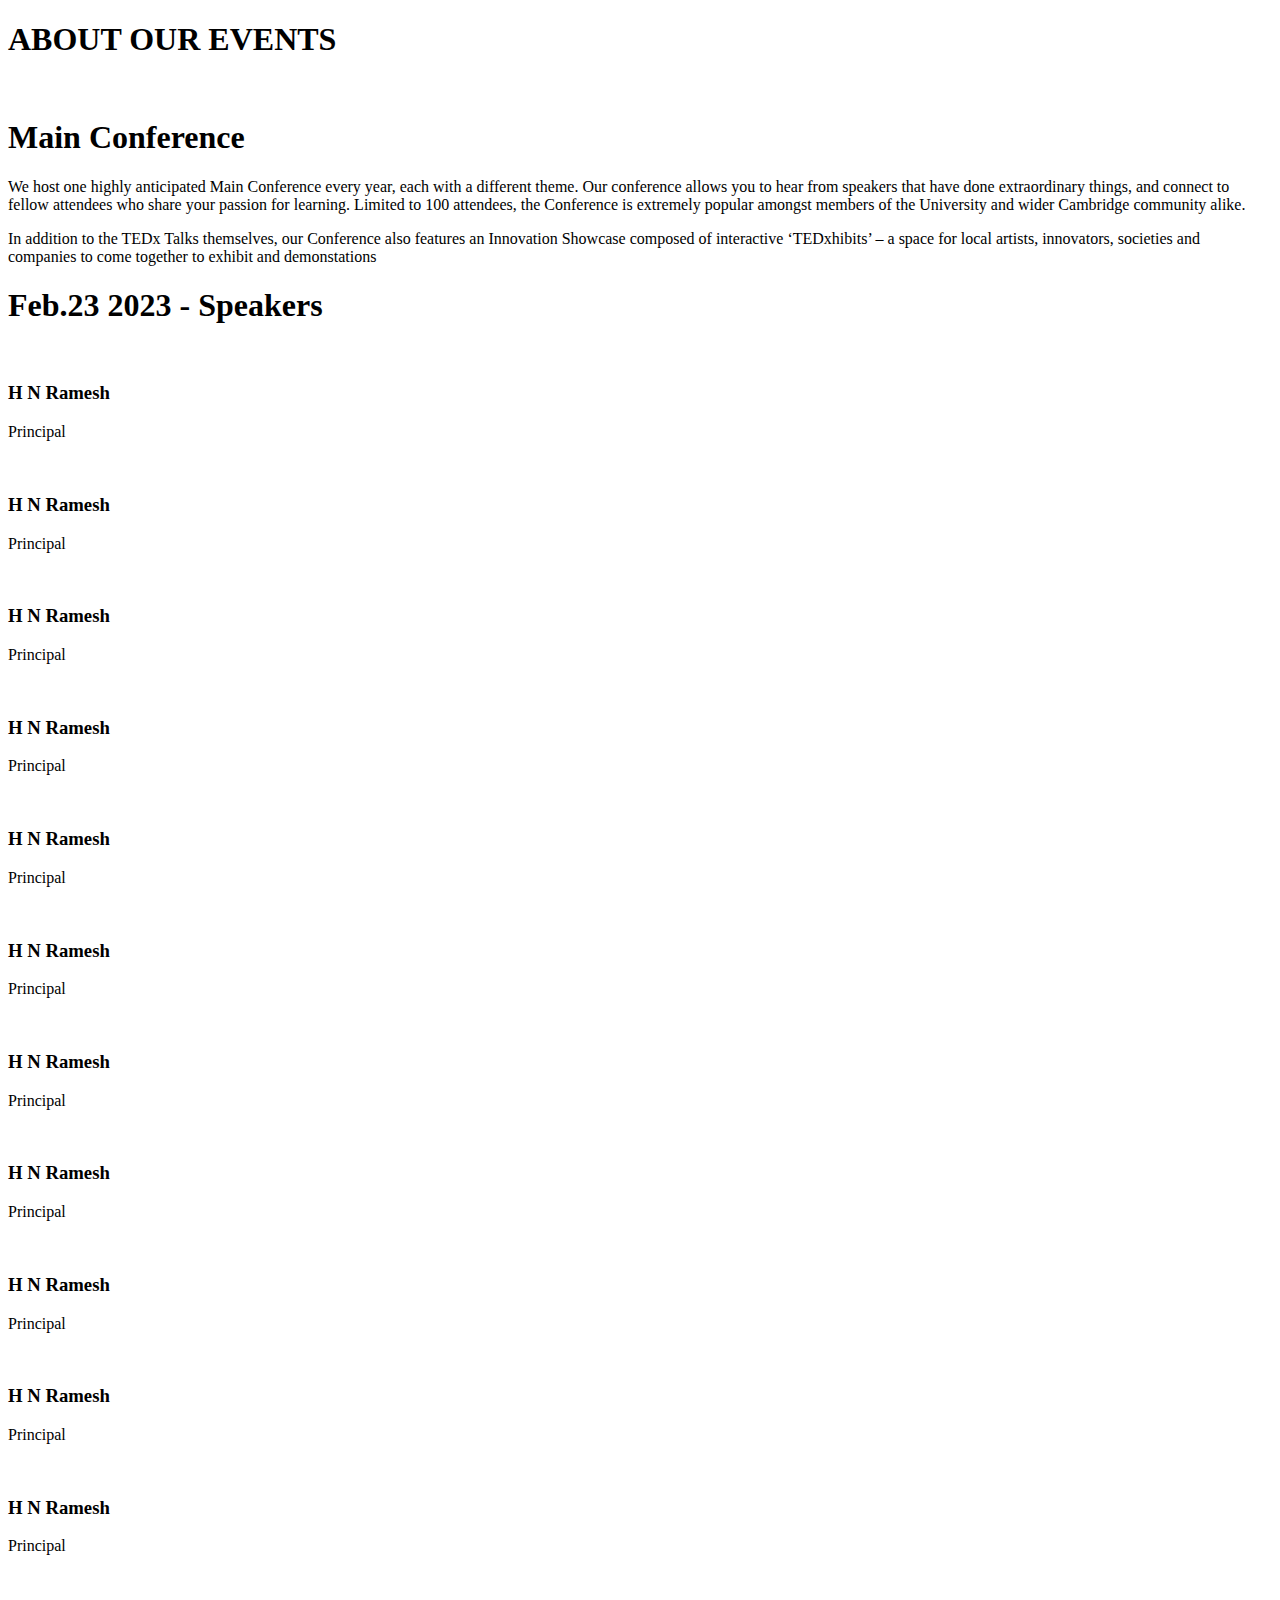
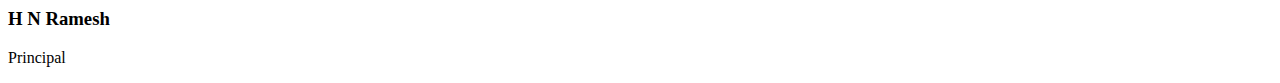
==== commit 262d21fa: "Add files via upload" ====
--- a/index.html
+++ b/index.html
@@ -1,249 +1,120 @@
-<!DOCTYPE html>
-<html lang="en">
-
-<head>
-    <meta charset="utf-8">
-    <meta name="viewport" content="width=device-width, initial-scale=1.0, shrink-to-fit=no">
-    <title>TEDxUVCE</title>
-    <link rel="stylesheet" href="assets/bootstrap/css/bootstrap.min.css">
-    <link rel="stylesheet" href="https://fonts.googleapis.com/css?family=Arbutus+Slab">
-    <link rel="stylesheet" href="https://fonts.googleapis.com/css?family=Inter+Tight&amp;display=swap">
-    <link rel="stylesheet" href="assets/css/-Fixed-Navbar-start-with-transparency-background-BS4--transparency-menu.css">
-    <link rel="stylesheet" href="assets/css/Animated-Text-Background.css">
-    <link rel="stylesheet" href="assets/css/Articles-Cards-images.css">
-    <link rel="stylesheet" href="assets/css/Features-Minimal-icons.css">
-    <link rel="stylesheet" href="assets/css/Footer-with-social-media-icons.css">
-    <link rel="stylesheet" href="assets/css/Parallax-Scroll-Effect-Parallax-Scroll-Effect.css">
-    <link rel="stylesheet" href="assets/css/Responsive-UI-Card.css">
-    <link rel="stylesheet" href="assets/css/tedx.css">
-</head>
-
-<body style="font-family: 'Inter Tight', sans-serif;">
-    <div>
-        <header>
-            <nav class="navbar navbar-light navbar-expand-lg fixed-top bg-white transparency border-bottom border-light" id="transmenu">
-                <div class="container"><div class="tedx">
-    <span class="tedx__logo">TEDx</span>
-    <span class="tedx__name navbar-brand text-dark">UVCE</span>
-    <div class="tedx__info">
-        <span class="tedx__info__x">x</span>
-        <span class="tedx__name navbar-brand text-dark">= independently organized TED event</span>
-    </div>
-</div>
-<button data-bs-toggle="collapse" class="navbar-toggler collapsed" data-bs-target="#navcol-1"><span></span><span></span><span></span></button>
-                    <div class="collapse navbar-collapse" id="navcol-1" style="padding-bottom: 0px;padding-top: 8px;">
-                        <ul class="navbar-nav ms-auto">
-                            <li class="nav-item"><a class="nav-link" href="index.html">Home</a></li>
-                            <li class="nav-item"><a class="nav-link" href="event.html">Event</a></li>
-                            <li class="nav-item"><a class="nav-link" href="sponsor.html">Sponsors</a></li>
-                            <li class="nav-item"><a class="nav-link" href="sponsor.html">Team</a></li>
-                            <li class="nav-item"><a class="nav-link" href="xtra.html">Xtra</a></li>
-                        </ul>
-                    </div>
-                </div>
-            </nav>
-            <section style="height: 100vh;">
-                <div data-bss-parallax-bg="true" style="height: 100%;background: url(&quot;assets/img/WhatsApp%20Image%202022-11-24%20at%2016.39.15.jpg&quot;) center / cover;">
-                    <div style="width: 100%;height: 100%;background: rgba(0,0,0,0.7);">
-                        <div class="container h-100">
-                            <div class="row h-100">
-                                <div class="col-md-6 text-center text-md-start d-flex d-sm-flex d-md-flex justify-content-center align-items-center justify-content-md-start align-items-md-center justify-content-xl-center" style="position: relative;">
-                                    <div style="max-width: 350px;"></div>
-                                    <h1 class="d-none d-sm-none d-md-inline" id="animatedTextHeading">X</h1>
-                                </div>
-                                <div class="col-md-6 text-center text-md-start d-flex d-sm-flex d-md-flex justify-content-center align-items-center justify-content-md-start align-items-md-center justify-content-xl-center" style="position: relative;">
-                                    <div style="max-width: 350px;">
-                                        <h1 class="text-uppercase fw-bold" style="font-family: 'Inter Tight', sans-serif;">Biben dum<br>fringi dictum, augue purus</h1>
-                                    </div>
-                                </div>
-                            </div>
-                        </div>
-                    </div>
-                </div>
-            </section>
-        </header>
-        <section class="py-5">
-            <div class="container d-lg-flex justify-content-lg-center align-items-lg-center py-4 py-xl-5 blog-card">
-                <div class="row gy-4 gy-md-0">
-                    <div class="col-md-6">
-                        <div class="p-xl-5 m-xl-5"><img class="rounded img-fluid w-100 fit-cover blog-card-image" style="min-height: 300px;" src="assets/img/German-dive-bomber-Stuka-Junkers-Ju-87.webp"></div>
-                    </div>
-                    <div class="col-md-6 d-md-flex align-items-md-center">
-                        <div style="max-width: 350px;">
-                            <h2 class="text-uppercase fw-bold">Biben dum<br>fringi dictum, augue purus</h2>
-                            <p class="my-3">Tincidunt laoreet leo, adipiscing taciti tempor. Primis senectus sapien, risus donec ad fusce augue interdum.</p><a class="btn btn-primary btn-lg me-2" role="button" href="#">Button</a><a class="btn btn-outline-primary btn-lg" role="button" href="#">Button</a>
-                        </div>
-                    </div>
-                </div>
-            </div>
-            <div class="container d-lg-flex justify-content-lg-center align-items-lg-center py-4 py-xl-5 blog-card">
-                <div class="row gy-4 gy-md-0">
-                    <div class="col-md-6 text-center text-md-start d-flex d-sm-flex d-md-flex justify-content-center align-items-center justify-content-md-start align-items-md-center justify-content-xl-center">
-                        <div style="max-width: 350px;">
-                            <h2 class="text-uppercase fw-bold">Biben dum<br>fringi dictum, augue purus</h2>
-                            <p class="my-3">Tincidunt laoreet leo, adipiscing taciti tempor. Primis senectus sapien, risus donec ad fusce augue interdum.</p><a class="btn btn-primary btn-lg me-2" role="button" href="#">Button</a><a class="btn btn-outline-primary btn-lg" role="button" href="#">Button</a>
-                        </div>
-                    </div>
-                    <div class="col-md-6">
-                        <div class="p-xl-5 m-xl-5"><img class="rounded img-fluid w-100 fit-cover blog-card-image" style="min-height: 300px;" src="assets/img/Bundesarchiv_Bild_101I-662-6659-37,_Flugzeug_Messerschmitt_Me_109.jpg"></div>
-                    </div>
-                </div>
-            </div>
-            <section>
-                <div data-bss-parallax-bg="true" style="height: 600px;background-image: url(&quot;assets/img/p.jpg&quot;);background-position: center;background-size: cover;">
-                    <div class="container h-100">
-                        <div class="row h-100">
-                            <div class="col-md-6 text-center text-md-start d-flex d-sm-flex d-md-flex justify-content-center align-items-center justify-content-md-start align-items-md-center justify-content-xl-center">
-                                <div style="max-width: 350px;">
-                                    <h1 class="text-uppercase fw-bold">Biben dum<br>fringi dictum, augue purus</h1>
-                                </div>
-                            </div>
-                        </div>
-                    </div>
-                </div>
-            </section>
-            <div class="container py-4 py-xl-5">
-                <div class="row mb-5">
-                    <div class="col-md-8 col-xl-6 text-center mx-auto">
-                        <h2>Heading</h2>
-                        <p class="w-lg-50">Curae hendrerit donec commodo hendrerit egestas tempus, turpis facilisis nostra nunc. Vestibulum dui eget ultrices.</p>
-                    </div>
-                </div>
-                <div class="row row-cols-1 row-cols-md-2 row-cols-xl-3">
-                    <div class="col">
-                        <div class="d-flex p-3">
-                            <div class="bs-icon-sm bs-icon-rounded bs-icon-primary d-flex flex-shrink-0 justify-content-center align-items-center d-inline-block bs-icon sm"><svg xmlns="http://www.w3.org/2000/svg" width="1em" height="1em" fill="currentColor" viewBox="0 0 16 16" class="bi bi-bell">
-                                    <path d="M8 16a2 2 0 0 0 2-2H6a2 2 0 0 0 2 2zM8 1.918l-.797.161A4.002 4.002 0 0 0 4 6c0 .628-.134 2.197-.459 3.742-.16.767-.376 1.566-.663 2.258h10.244c-.287-.692-.502-1.49-.663-2.258C12.134 8.197 12 6.628 12 6a4.002 4.002 0 0 0-3.203-3.92L8 1.917zM14.22 12c.223.447.481.801.78 1H1c.299-.199.557-.553.78-1C2.68 10.2 3 6.88 3 6c0-2.42 1.72-4.44 4.005-4.901a1 1 0 1 1 1.99 0A5.002 5.002 0 0 1 13 6c0 .88.32 4.2 1.22 6z"></path>
-                                </svg></div>
-                            <div class="px-2">
-                                <h5 class="mb-0 mt-1">Suscipit varius potenti donec</h5>
-                            </div>
-                        </div>
-                    </div>
-                    <div class="col">
-                        <div class="d-flex p-3">
-                            <div class="bs-icon-sm bs-icon-rounded bs-icon-primary d-flex flex-shrink-0 justify-content-center align-items-center d-inline-block bs-icon sm"><svg xmlns="http://www.w3.org/2000/svg" width="1em" height="1em" fill="currentColor" viewBox="0 0 16 16" class="bi bi-bell">
-                                    <path d="M8 16a2 2 0 0 0 2-2H6a2 2 0 0 0 2 2zM8 1.918l-.797.161A4.002 4.002 0 0 0 4 6c0 .628-.134 2.197-.459 3.742-.16.767-.376 1.566-.663 2.258h10.244c-.287-.692-.502-1.49-.663-2.258C12.134 8.197 12 6.628 12 6a4.002 4.002 0 0 0-3.203-3.92L8 1.917zM14.22 12c.223.447.481.801.78 1H1c.299-.199.557-.553.78-1C2.68 10.2 3 6.88 3 6c0-2.42 1.72-4.44 4.005-4.901a1 1 0 1 1 1.99 0A5.002 5.002 0 0 1 13 6c0 .88.32 4.2 1.22 6z"></path>
-                                </svg></div>
-                            <div class="px-2">
-                                <h5 class="mb-0 mt-1">Suscipit varius potenti donec</h5>
-                            </div>
-                        </div>
-                    </div>
-                    <div class="col">
-                        <div class="d-flex p-3">
-                            <div class="bs-icon-sm bs-icon-rounded bs-icon-primary d-flex flex-shrink-0 justify-content-center align-items-center d-inline-block bs-icon sm"><svg xmlns="http://www.w3.org/2000/svg" width="1em" height="1em" fill="currentColor" viewBox="0 0 16 16" class="bi bi-bell">
-                                    <path d="M8 16a2 2 0 0 0 2-2H6a2 2 0 0 0 2 2zM8 1.918l-.797.161A4.002 4.002 0 0 0 4 6c0 .628-.134 2.197-.459 3.742-.16.767-.376 1.566-.663 2.258h10.244c-.287-.692-.502-1.49-.663-2.258C12.134 8.197 12 6.628 12 6a4.002 4.002 0 0 0-3.203-3.92L8 1.917zM14.22 12c.223.447.481.801.78 1H1c.299-.199.557-.553.78-1C2.68 10.2 3 6.88 3 6c0-2.42 1.72-4.44 4.005-4.901a1 1 0 1 1 1.99 0A5.002 5.002 0 0 1 13 6c0 .88.32 4.2 1.22 6z"></path>
-                                </svg></div>
-                            <div class="px-2">
-                                <h5 class="mb-0 mt-1">Suscipit varius potenti donec</h5>
-                            </div>
-                        </div>
-                    </div>
-                    <div class="col">
-                        <div class="d-flex p-3">
-                            <div class="bs-icon-sm bs-icon-rounded bs-icon-primary d-flex flex-shrink-0 justify-content-center align-items-center d-inline-block bs-icon sm"><svg xmlns="http://www.w3.org/2000/svg" width="1em" height="1em" fill="currentColor" viewBox="0 0 16 16" class="bi bi-bell">
-                                    <path d="M8 16a2 2 0 0 0 2-2H6a2 2 0 0 0 2 2zM8 1.918l-.797.161A4.002 4.002 0 0 0 4 6c0 .628-.134 2.197-.459 3.742-.16.767-.376 1.566-.663 2.258h10.244c-.287-.692-.502-1.49-.663-2.258C12.134 8.197 12 6.628 12 6a4.002 4.002 0 0 0-3.203-3.92L8 1.917zM14.22 12c.223.447.481.801.78 1H1c.299-.199.557-.553.78-1C2.68 10.2 3 6.88 3 6c0-2.42 1.72-4.44 4.005-4.901a1 1 0 1 1 1.99 0A5.002 5.002 0 0 1 13 6c0 .88.32 4.2 1.22 6z"></path>
-                                </svg></div>
-                            <div class="px-2">
-                                <h5 class="mb-0 mt-1">Suscipit varius potenti donec</h5>
-                            </div>
-                        </div>
-                    </div>
-                    <div class="col">
-                        <div class="d-flex p-3">
-                            <div class="bs-icon-sm bs-icon-rounded bs-icon-primary d-flex flex-shrink-0 justify-content-center align-items-center d-inline-block bs-icon sm"><svg xmlns="http://www.w3.org/2000/svg" width="1em" height="1em" fill="currentColor" viewBox="0 0 16 16" class="bi bi-bell">
-                                    <path d="M8 16a2 2 0 0 0 2-2H6a2 2 0 0 0 2 2zM8 1.918l-.797.161A4.002 4.002 0 0 0 4 6c0 .628-.134 2.197-.459 3.742-.16.767-.376 1.566-.663 2.258h10.244c-.287-.692-.502-1.49-.663-2.258C12.134 8.197 12 6.628 12 6a4.002 4.002 0 0 0-3.203-3.92L8 1.917zM14.22 12c.223.447.481.801.78 1H1c.299-.199.557-.553.78-1C2.68 10.2 3 6.88 3 6c0-2.42 1.72-4.44 4.005-4.901a1 1 0 1 1 1.99 0A5.002 5.002 0 0 1 13 6c0 .88.32 4.2 1.22 6z"></path>
-                                </svg></div>
-                            <div class="px-2">
-                                <h5 class="mb-0 mt-1">Suscipit varius potenti donec</h5>
-                            </div>
-                        </div>
-                    </div>
-                    <div class="col">
-                        <div class="d-flex p-3">
-                            <div class="bs-icon-sm bs-icon-rounded bs-icon-primary d-flex flex-shrink-0 justify-content-center align-items-center d-inline-block bs-icon sm"><svg xmlns="http://www.w3.org/2000/svg" width="1em" height="1em" fill="currentColor" viewBox="0 0 16 16" class="bi bi-bell">
-                                    <path d="M8 16a2 2 0 0 0 2-2H6a2 2 0 0 0 2 2zM8 1.918l-.797.161A4.002 4.002 0 0 0 4 6c0 .628-.134 2.197-.459 3.742-.16.767-.376 1.566-.663 2.258h10.244c-.287-.692-.502-1.49-.663-2.258C12.134 8.197 12 6.628 12 6a4.002 4.002 0 0 0-3.203-3.92L8 1.917zM14.22 12c.223.447.481.801.78 1H1c.299-.199.557-.553.78-1C2.68 10.2 3 6.88 3 6c0-2.42 1.72-4.44 4.005-4.901a1 1 0 1 1 1.99 0A5.002 5.002 0 0 1 13 6c0 .88.32 4.2 1.22 6z"></path>
-                                </svg></div>
-                            <div class="px-2">
-                                <h5 class="mb-0 mt-1">Suscipit varius potenti donec</h5>
-                            </div>
-                        </div>
-                    </div>
-                </div>
-            </div>
-            <div class="container py-4 py-xl-5">
-                <div class="row gy-4 row-cols-1 row-cols-md-2 row-cols-xl-3">
-                    <div class="col">
-                        <div class="card blog-card"><img class="card-img-top w-100 d-block fit-cover blog-card-image" src="assets/img/download.jpeg" width="334" height="27" style="height: 40vh;">
-                            <div class="card-body p-4">
-                                <p class="text-primary card-text mb-0">Article</p>
-                                <h4 class="card-title">Lorem libero donec</h4>
-                                <p class="card-text">Nullam id dolor id nibh ultricies vehicula ut id elit. Cras justo odio, dapibus ac facilisis in, egestas eget quam. Donec id elit non mi porta gravida at eget metus.</p>
-                                <div class="d-flex"><img class="rounded-circle flex-shrink-0 me-3 fit-cover" width="50" height="50" src="https://cdn.bootstrapstudio.io/placeholders/1400x800.png">
-                                    <div>
-                                        <p class="fw-bold mb-0">Heinrich Himmler</p>
-                                        <p class="text-muted mb-0">National Leader</p>
-                                    </div>
-                                </div>
-                            </div>
-                        </div>
-                    </div>
-                    <div class="col blog-card-image">
-                        <div class="card blog-card"><img class="card-img-top w-100 d-block fit-cover blog-card-image" src="assets/img/download%20(1).jpeg" style="height: 40vh;">
-                            <div class="card-body p-4">
-                                <p class="text-primary card-text mb-0">Article</p>
-                                <h4 class="card-title">Lorem libero donec</h4>
-                                <p class="card-text">Nullam id dolor id nibh ultricies vehicula ut id elit. Cras justo odio, dapibus ac facilisis in, egestas eget quam. Donec id elit non mi porta gravida at eget metus.</p>
-                                <div class="d-flex"><img class="rounded-circle flex-shrink-0 me-3 fit-cover" width="50" height="50" src="https://cdn.bootstrapstudio.io/placeholders/1400x800.png">
-                                    <div>
-                                        <p class="fw-bold mb-0">Adolf Hitler</p>
-                                        <p class="text-muted mb-0">Fuhrer</p>
-                                    </div>
-                                </div>
-                            </div>
-                        </div>
-                    </div>
-                    <div class="col blog-card-image">
-                        <div class="card blog-card"><img class="card-img-top w-100 d-block fit-cover blog-card-image" src="assets/img/Bundesarchiv_Bild_183-H26258,_Panzer_V__Panther_.jpg" style="height: 40vh;">
-                            <div class="card-body p-4">
-                                <p class="text-primary card-text mb-0">Article</p>
-                                <h4 class="card-title">Lorem libero donec</h4>
-                                <p class="card-text">Nullam id dolor id nibh ultricies vehicula ut id elit. Cras justo odio, dapibus ac facilisis in, egestas eget quam. Donec id elit non mi porta gravida at eget metus.</p>
-                                <div class="d-flex"><img class="rounded-circle flex-shrink-0 me-3 fit-cover" width="50" height="50" src="https://cdn.bootstrapstudio.io/placeholders/1400x800.png">
-                                    <div>
-                                        <p class="fw-bold mb-0">Joseph Goebbels</p>
-                                        <p class="text-muted mb-0">Nice guy</p>
-                                    </div>
-                                </div>
-                            </div>
-                        </div>
-                    </div>
-                </div>
-            </div>
-        </section>
-        <footer class="text-center bg-dark">
-            <div class="container text-white py-4 py-lg-5">
-                <ul class="list-inline">
-                    <li class="list-inline-item me-4"><a href="#"><svg xmlns="http://www.w3.org/2000/svg" width="1em" height="1em" fill="currentColor" viewBox="0 0 16 16" class="bi bi-linkedin text-light">
-                                <path d="M0 1.146C0 .513.526 0 1.175 0h13.65C15.474 0 16 .513 16 1.146v13.708c0 .633-.526 1.146-1.175 1.146H1.175C.526 16 0 15.487 0 14.854V1.146zm4.943 12.248V6.169H2.542v7.225h2.401zm-1.2-8.212c.837 0 1.358-.554 1.358-1.248-.015-.709-.52-1.248-1.342-1.248-.822 0-1.359.54-1.359 1.248 0 .694.521 1.248 1.327 1.248h.016zm4.908 8.212V9.359c0-.216.016-.432.08-.586.173-.431.568-.878 1.232-.878.869 0 1.216.662 1.216 1.634v3.865h2.401V9.25c0-2.22-1.184-3.252-2.764-3.252-1.274 0-1.845.7-2.165 1.193v.025h-.016a5.54 5.54 0 0 1 .016-.025V6.169h-2.4c.03.678 0 7.225 0 7.225h2.4z"></path>
-                            </svg></a></li>
-                    <li class="list-inline-item me-4"><a href="#"><svg xmlns="http://www.w3.org/2000/svg" width="1em" height="1em" fill="currentColor" viewBox="0 0 16 16" class="bi bi-twitter text-light">
-                                <path d="M5.026 15c6.038 0 9.341-5.003 9.341-9.334 0-.14 0-.282-.006-.422A6.685 6.685 0 0 0 16 3.542a6.658 6.658 0 0 1-1.889.518 3.301 3.301 0 0 0 1.447-1.817 6.533 6.533 0 0 1-2.087.793A3.286 3.286 0 0 0 7.875 6.03a9.325 9.325 0 0 1-6.767-3.429 3.289 3.289 0 0 0 1.018 4.382A3.323 3.323 0 0 1 .64 6.575v.045a3.288 3.288 0 0 0 2.632 3.218 3.203 3.203 0 0 1-.865.115 3.23 3.23 0 0 1-.614-.057 3.283 3.283 0 0 0 3.067 2.277A6.588 6.588 0 0 1 .78 13.58a6.32 6.32 0 0 1-.78-.045A9.344 9.344 0 0 0 5.026 15z"></path>
-                            </svg></a></li>
-                    <li class="list-inline-item"><a href="#"><svg xmlns="http://www.w3.org/2000/svg" width="1em" height="1em" fill="currentColor" viewBox="0 0 16 16" class="bi bi-instagram text-light">
-                                <path d="M8 0C5.829 0 5.556.01 4.703.048 3.85.088 3.269.222 2.76.42a3.917 3.917 0 0 0-1.417.923A3.927 3.927 0 0 0 .42 2.76C.222 3.268.087 3.85.048 4.7.01 5.555 0 5.827 0 8.001c0 2.172.01 2.444.048 3.297.04.852.174 1.433.372 1.942.205.526.478.972.923 1.417.444.445.89.719 1.416.923.51.198 1.09.333 1.942.372C5.555 15.99 5.827 16 8 16s2.444-.01 3.298-.048c.851-.04 1.434-.174 1.943-.372a3.916 3.916 0 0 0 1.416-.923c.445-.445.718-.891.923-1.417.197-.509.332-1.09.372-1.942C15.99 10.445 16 10.173 16 8s-.01-2.445-.048-3.299c-.04-.851-.175-1.433-.372-1.941a3.926 3.926 0 0 0-.923-1.417A3.911 3.911 0 0 0 13.24.42c-.51-.198-1.092-.333-1.943-.372C10.443.01 10.172 0 7.998 0h.003zm-.717 1.442h.718c2.136 0 2.389.007 3.232.046.78.035 1.204.166 1.486.275.373.145.64.319.92.599.28.28.453.546.598.92.11.281.24.705.275 1.485.039.843.047 1.096.047 3.231s-.008 2.389-.047 3.232c-.035.78-.166 1.203-.275 1.485a2.47 2.47 0 0 1-.599.919c-.28.28-.546.453-.92.598-.28.11-.704.24-1.485.276-.843.038-1.096.047-3.232.047s-2.39-.009-3.233-.047c-.78-.036-1.203-.166-1.485-.276a2.478 2.478 0 0 1-.92-.598 2.48 2.48 0 0 1-.6-.92c-.109-.281-.24-.705-.275-1.485-.038-.843-.046-1.096-.046-3.233 0-2.136.008-2.388.046-3.231.036-.78.166-1.204.276-1.486.145-.373.319-.64.599-.92.28-.28.546-.453.92-.598.282-.11.705-.24 1.485-.276.738-.034 1.024-.044 2.515-.045v.002zm4.988 1.328a.96.96 0 1 0 0 1.92.96.96 0 0 0 0-1.92zm-4.27 1.122a4.109 4.109 0 1 0 0 8.217 4.109 4.109 0 0 0 0-8.217zm0 1.441a2.667 2.667 0 1 1 0 5.334 2.667 2.667 0 0 1 0-5.334z"></path>
-                            </svg></a></li>
-                </ul>
-                <p class="text-muted mb-0">Copyright © 2022 TEDxUVCE</p>
-            </div>
-        </footer>
-    </div>
-    <script src="assets/bootstrap/js/bootstrap.min.js"></script>
-    <script src="assets/js/bs-init.js"></script>
-    <script src="https://code.jquery.com/jquery-3.6.1.min.js"></script>
-    <script src="assets/js/Z/-Fixed-Navbar-start-with-transparency-background-BS4-.js"></script>
-    <script src="assets/js/Z/Animated-Text-Background.js"></script>
-</body>
-
+<!DOCTYPE html>
+<html lang="en">
+
+<head>
+    <meta charset="UTF-8">
+    <meta http-equiv="X-UA-Compatible" content="IE=edge">
+    <meta name="viewport" content="width=device-width, initial-scale=1.0">
+    <link rel="preconnect" href="https://fonts.googleapis.com">
+    <link rel="preconnect" href="https://fonts.gstatic.com" crossorigin>
+    <link href="https://cdn.jsdelivr.net/npm/bootstrap@5.1.3/dist/css/bootstrap.min.css" rel="stylesheet"
+        integrity="sha384-1BmE4kWBq78iYhFldvKuhfTAU6auU8tT94WrHftjDbrCEXSU1oBoqyl2QvZ6jIW3" crossorigin="anonymous">
+    <link href="https://fonts.googleapis.com/css2?family=Inter+Tight:wght@300&display=swap" rel="stylesheet">
+    <link rel="preconnect" href="https://fonts.googleapis.com">
+    <link rel="preconnect" href="https://fonts.gstatic.com" crossorigin>
+    <link href="https://fonts.googleapis.com/css2?family=Inter+Tight:wght@700&display=swap" rel="stylesheet">
+    <link rel="stylesheet" href="index.css">
+    <title>About - TEDxUVCE</title>
+</head>
+
+<body>
+    
+        <div class="visib">
+            <h1 id="main-heading" class="fade-in-image">ABOUT OUR EVENTS</h1>
+        </div>
+        <section class="tag content">
+            <div class="content-div">
+                <br>
+                <div class="main-conference">
+                    <h1 class="head-1">Main Conference</h1>
+                    <p class="description-1">We host one highly anticipated Main Conference every year, each with a
+                        different theme.
+                        Our conference allows you to hear from speakers that have done extraordinary things, and connect
+                        to
+                        fellow
+                        attendees who share your passion for learning. Limited to 100 attendees, the Conference is
+                        extremely
+                        popular
+                        amongst members of the University and wider Cambridge community alike.</p>
+                    <p class="description-1">In addition to the TEDx Talks themselves, our Conference also features an
+                        Innovation
+                        Showcase composed of
+                        interactive ‘TEDxhibits’ – a space for local artists, innovators, societies and companies to
+                        come
+                        together
+                        to exhibit and demonstations</p>
+                </div>
+        </section>
+        <h1 class="head-2">Feb.23 2023 - Speakers</h1>
+        <section class="tag speak-section">
+
+            <div class="row">
+                <div class="speaker col-md-4 col-sm-12">
+                    <img src="download.png" alt="" class="image-object">
+                    <h3>H N Ramesh</h3>
+                    <p class="about-speaker">Principal</p>
+                </div>
+                <div class="speaker col-md-4 col-sm-12">
+                    <img src="download.png" alt="" class="image-object">
+                    <h3>H N Ramesh</h3>
+                    <p>Principal</p>
+                </div>
+                <div class="speaker col-md-4 col-sm-12">
+                    <img src="download.png" alt="" class="image-object">
+                    <h3>H N Ramesh</h3>
+                    <p>Principal</p>
+                </div>
+                <div class="speaker col-md-4 col-sm-12">
+                    <img src="download.png" alt="" class="image-object">
+                    <h3>H N Ramesh</h3>
+                    <p>Principal</p>
+                </div>
+                <div class="speaker col-md-4 col-sm-12">
+                    <img src="download.png" alt="" class="image-object">
+                    <h3>H N Ramesh</h3>
+                    <p>Principal</p>
+                </div>
+                <div class="speaker col-md-4 col-sm-12">
+                    <img src="download.png" alt="" class="image-object">
+                    <h3>H N Ramesh</h3>
+                    <p>Principal</p>
+                </div>
+                <div class="speaker col-md-4 col-sm-12">
+                    <img src="download.png" alt="" class="image-object">
+                    <h3>H N Ramesh</h3>
+                    <p>Principal</p>
+                </div>
+                <div class="speaker col-md-4 col-sm-12">
+                    <img src="download.png" alt="" class="image-object">
+                    <h3>H N Ramesh</h3>
+                    <p>Principal</p>
+                </div>
+                <div class="speaker col-md-4 col-sm-12">
+                    <img src="download.png" alt="" class="image-object">
+                    <h3>H N Ramesh</h3>
+                    <p>Principal</p>
+                </div>
+                <div class="speaker col-md-4 col-sm-12">
+                    <img src="download.png" alt="" class="image-object">
+                    <h3>H N Ramesh</h3>
+                    <p>Principal</p>
+                </div>
+                <div class="speaker col-md-4 col-sm-12">
+                    <img src="download.png" alt="" class="image-object">
+                    <h3>H N Ramesh</h3>
+                    <p>Principal</p>
+                </div>
+                <div class="speaker col-md-4 col-sm-12">
+                    <img src="download.png" alt="" class="image-object">
+                    <h3>H N Ramesh</h3>
+                    <p>Principal</p>
+
+                </div>
+            </div>
+        </section>
+
+    <script src="https://ajax.googleapis.com/ajax/libs/jquery/3.6.1/jquery.min.js"></script>
+    <script src="index.js"></script>
+</body>
+
 </html>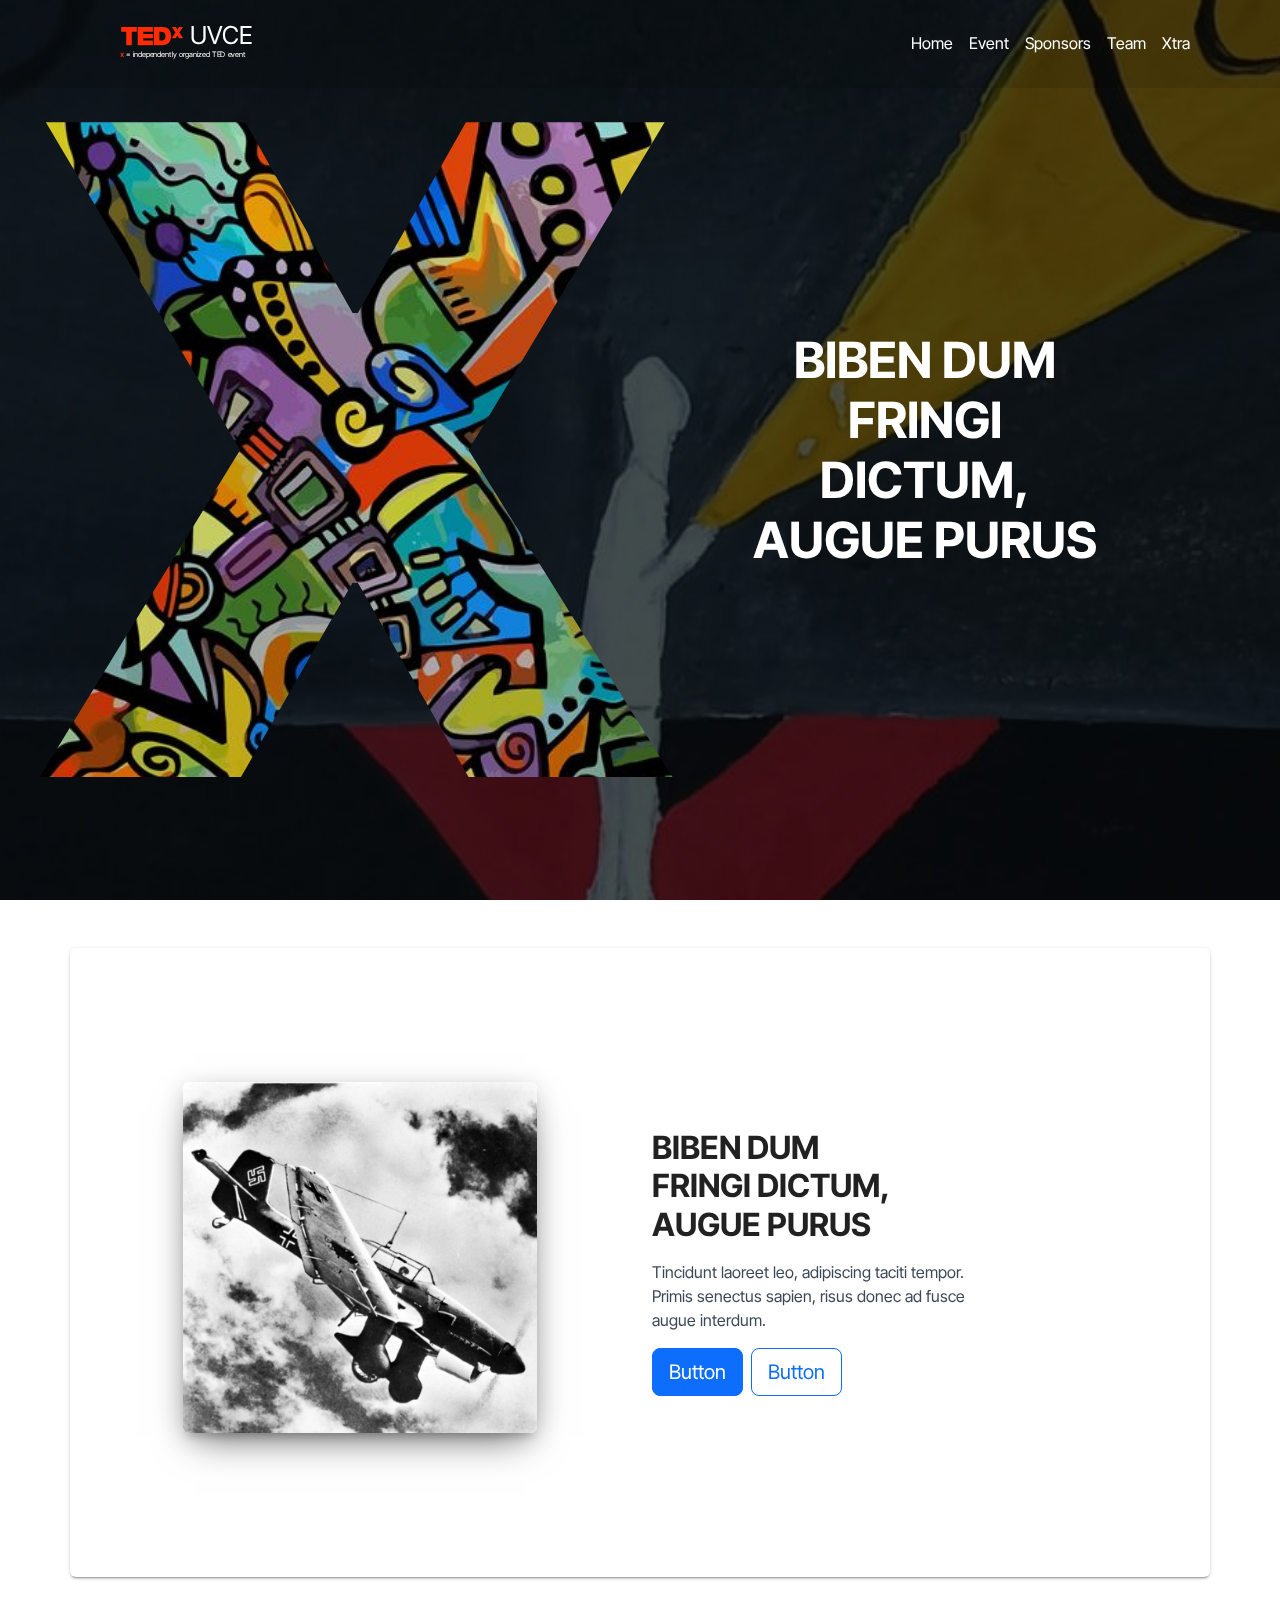
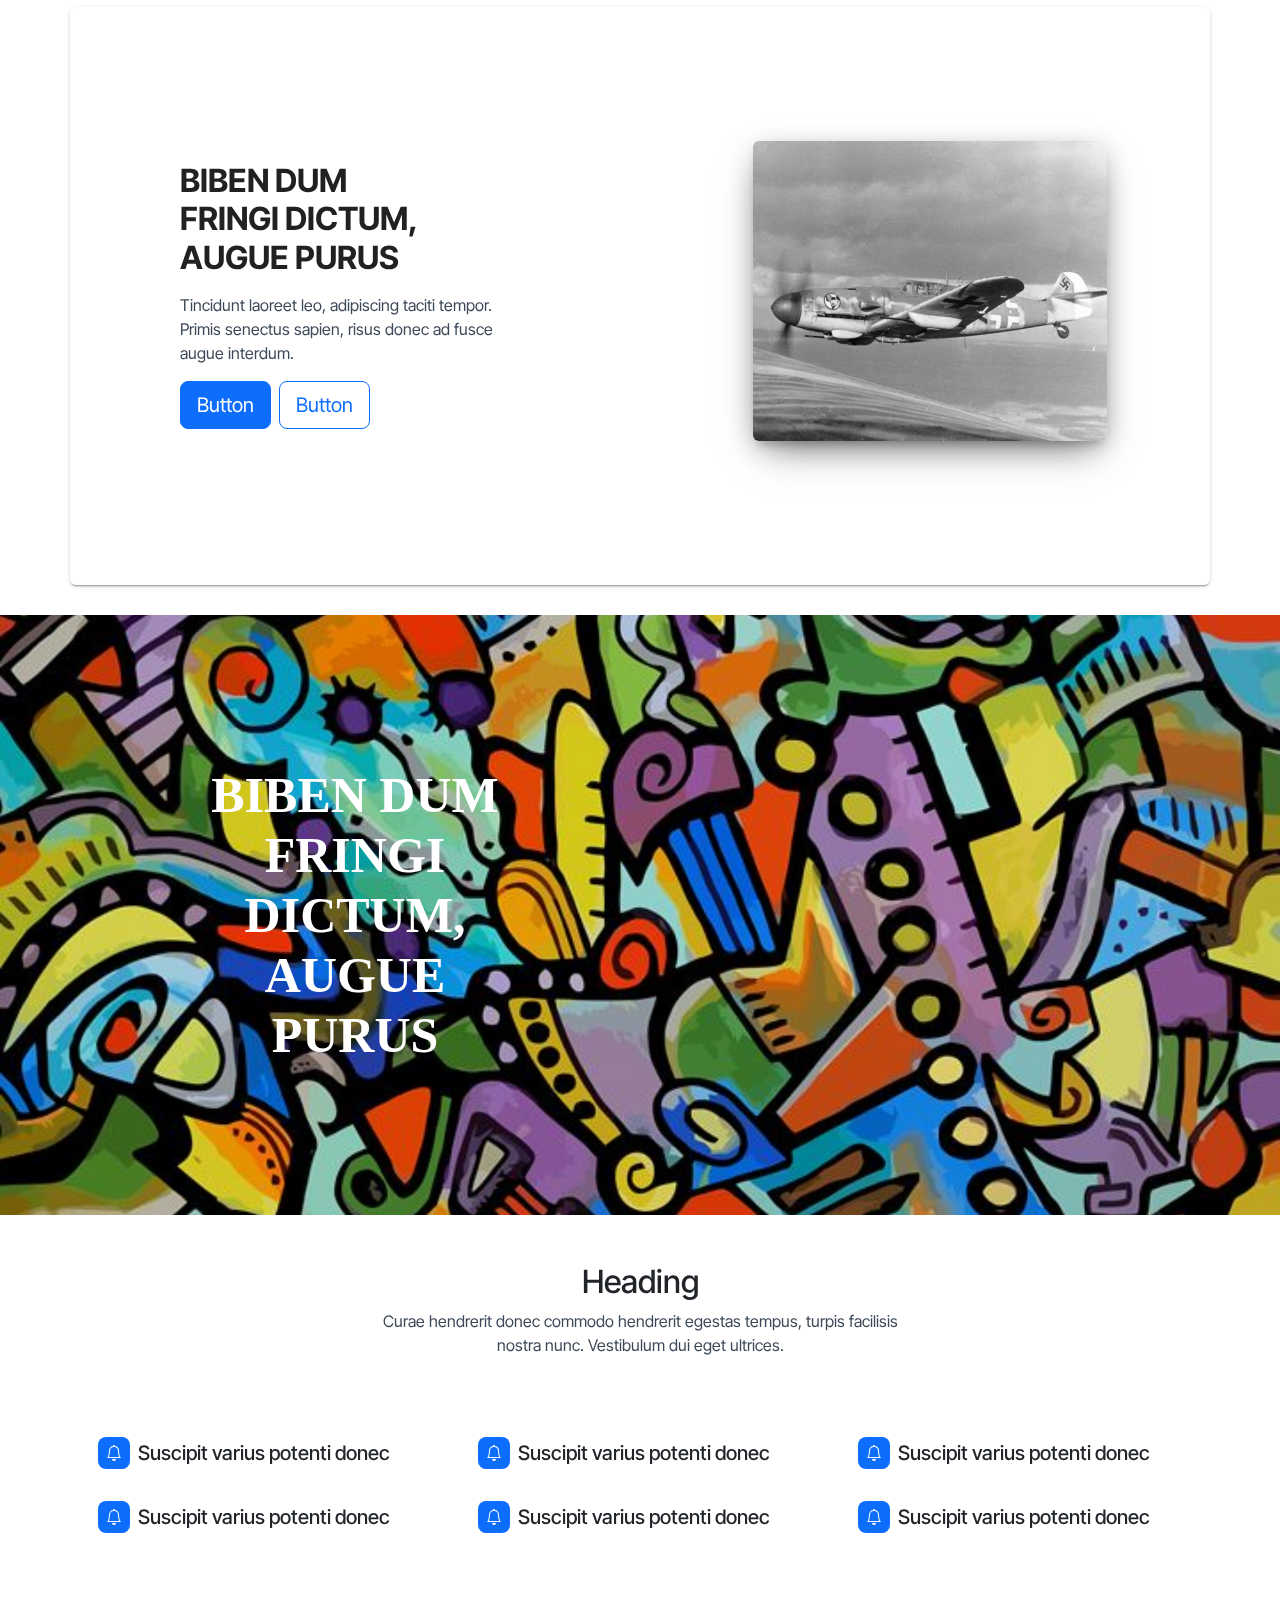
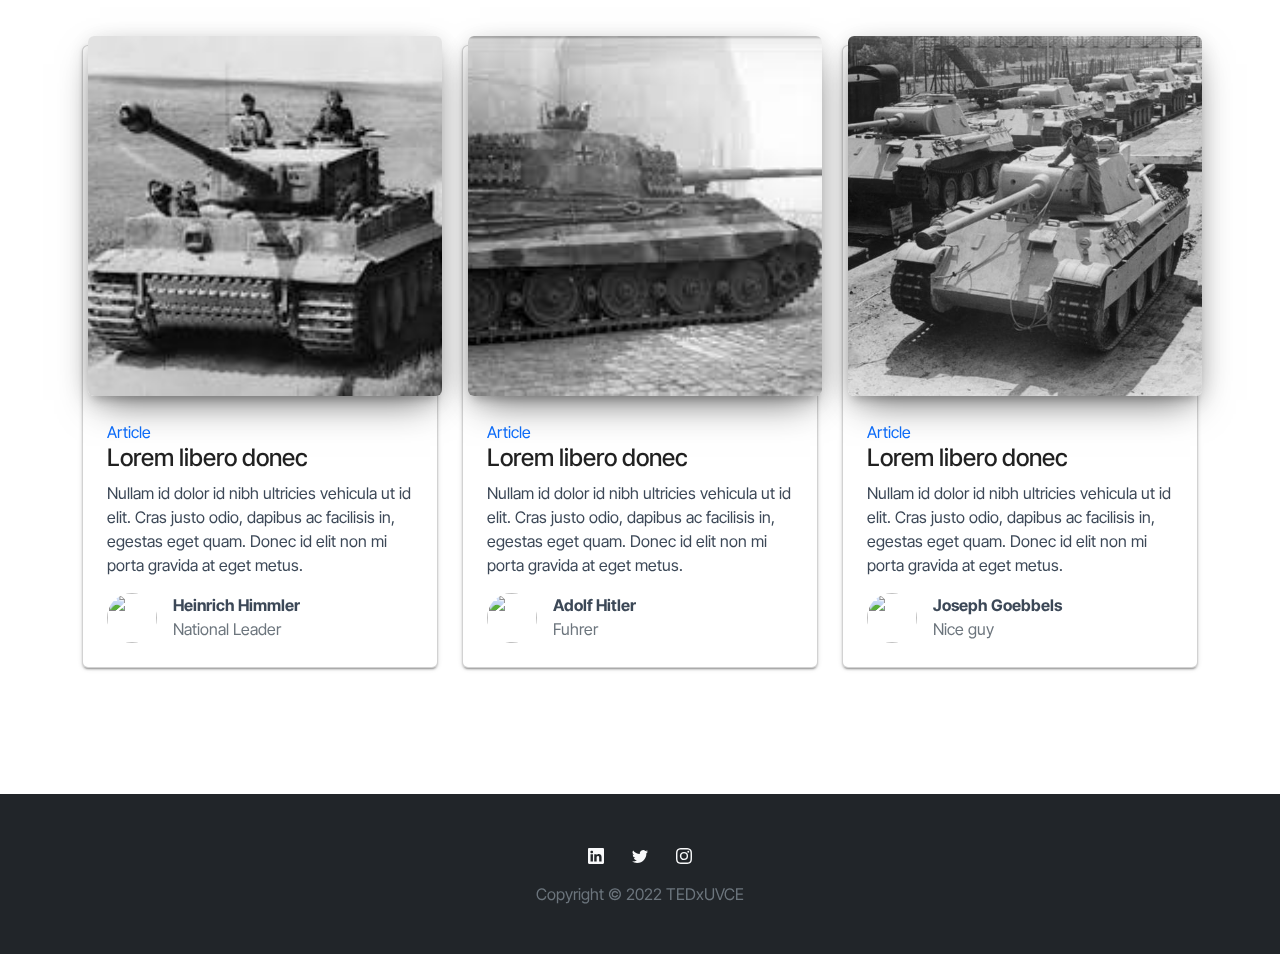
==== commit c313722a: "Update index.html" ====
--- a/index.html
+++ b/index.html
@@ -2,119 +2,248 @@
 <html lang="en">
 
 <head>
-    <meta charset="UTF-8">
-    <meta http-equiv="X-UA-Compatible" content="IE=edge">
-    <meta name="viewport" content="width=device-width, initial-scale=1.0">
-    <link rel="preconnect" href="https://fonts.googleapis.com">
-    <link rel="preconnect" href="https://fonts.gstatic.com" crossorigin>
-    <link href="https://cdn.jsdelivr.net/npm/bootstrap@5.1.3/dist/css/bootstrap.min.css" rel="stylesheet"
-        integrity="sha384-1BmE4kWBq78iYhFldvKuhfTAU6auU8tT94WrHftjDbrCEXSU1oBoqyl2QvZ6jIW3" crossorigin="anonymous">
-    <link href="https://fonts.googleapis.com/css2?family=Inter+Tight:wght@300&display=swap" rel="stylesheet">
-    <link rel="preconnect" href="https://fonts.googleapis.com">
-    <link rel="preconnect" href="https://fonts.gstatic.com" crossorigin>
-    <link href="https://fonts.googleapis.com/css2?family=Inter+Tight:wght@700&display=swap" rel="stylesheet">
-    <link rel="stylesheet" href="index.css">
-    <title>About - TEDxUVCE</title>
+    <meta charset="utf-8">
+    <meta name="viewport" content="width=device-width, initial-scale=1.0, shrink-to-fit=no">
+    <title>TEDxUVCE</title>
+    <link rel="stylesheet" href="assets/bootstrap/css/bootstrap.min.css">
+    <link rel="stylesheet" href="https://fonts.googleapis.com/css?family=Arbutus+Slab">
+    <link rel="stylesheet" href="https://fonts.googleapis.com/css?family=Inter+Tight&amp;display=swap">
+    <link rel="stylesheet" href="assets/css/-Fixed-Navbar-start-with-transparency-background-BS4--transparency-menu.css">
+    <link rel="stylesheet" href="assets/css/Animated-Text-Background.css">
+    <link rel="stylesheet" href="assets/css/Articles-Cards-images.css">
+    <link rel="stylesheet" href="assets/css/Features-Minimal-icons.css">
+    <link rel="stylesheet" href="assets/css/Footer-with-social-media-icons.css">
+    <link rel="stylesheet" href="assets/css/Parallax-Scroll-Effect-Parallax-Scroll-Effect.css">
+    <link rel="stylesheet" href="assets/css/Responsive-UI-Card.css">
+    <link rel="stylesheet" href="assets/css/tedx.css">
 </head>
 
-<body>
-    
-        <div class="visib">
-            <h1 id="main-heading" class="fade-in-image">ABOUT OUR EVENTS</h1>
-        </div>
-        <section class="tag content">
-            <div class="content-div">
-                <br>
-                <div class="main-conference">
-                    <h1 class="head-1">Main Conference</h1>
-                    <p class="description-1">We host one highly anticipated Main Conference every year, each with a
-                        different theme.
-                        Our conference allows you to hear from speakers that have done extraordinary things, and connect
-                        to
-                        fellow
-                        attendees who share your passion for learning. Limited to 100 attendees, the Conference is
-                        extremely
-                        popular
-                        amongst members of the University and wider Cambridge community alike.</p>
-                    <p class="description-1">In addition to the TEDx Talks themselves, our Conference also features an
-                        Innovation
-                        Showcase composed of
-                        interactive ‘TEDxhibits’ – a space for local artists, innovators, societies and companies to
-                        come
-                        together
-                        to exhibit and demonstations</p>
-                </div>
+<body style="font-family: 'Inter Tight', sans-serif;">
+    <div>
+        <header>
+            <nav class="navbar navbar-light navbar-expand-lg fixed-top bg-white transparency border-bottom border-light" id="transmenu">
+                <div class="container"><div class="tedx">
+    <span class="tedx__logo">TEDx</span>
+    <span class="tedx__name navbar-brand text-dark">UVCE</span>
+    <div class="tedx__info">
+        <span class="tedx__info__x">x</span>
+        <span class="tedx__name navbar-brand text-dark">= independently organized TED event</span>
+    </div>
+</div>
+<button data-bs-toggle="collapse" class="navbar-toggler collapsed" data-bs-target="#navcol-1"><span></span><span></span><span></span></button>
+                    <div class="collapse navbar-collapse" id="navcol-1" style="padding-bottom: 0px;padding-top: 8px;">
+                        <ul class="navbar-nav ms-auto">
+                            <li class="nav-item"><a class="nav-link" href="index.html">Home</a></li>
+                            <li class="nav-item"><a class="nav-link" href="event.html">Event</a></li>
+                            <li class="nav-item"><a class="nav-link" href="sponsor.html">Sponsors</a></li>
+                            <li class="nav-item"><a class="nav-link" href="sponsor.html">Team</a></li>
+                            <li class="nav-item"><a class="nav-link" href="xtra.html">Xtra</a></li>
+                        </ul>
+                    </div>
+                </div>
+            </nav>
+            <section style="height: 100vh;">
+                <div data-bss-parallax-bg="true" style="height: 100%;background: url(&quot;assets/img/WhatsApp%20Image%202022-11-24%20at%2016.39.15.jpg&quot;) center / cover;">
+                    <div style="width: 100%;height: 100%;background: rgba(0,0,0,0.7);">
+                        <div class="container h-100">
+                            <div class="row h-100">
+                                <div class="col-md-6 text-center text-md-start d-flex d-sm-flex d-md-flex justify-content-center align-items-center justify-content-md-start align-items-md-center justify-content-xl-center" style="position: relative;">
+                                    <div style="max-width: 350px;"></div>
+                                    <h1 class="d-none d-sm-none d-md-inline" id="animatedTextHeading">X</h1>
+                                </div>
+                                <div class="col-md-6 text-center text-md-start d-flex d-sm-flex d-md-flex justify-content-center align-items-center justify-content-md-start align-items-md-center justify-content-xl-center" style="position: relative;">
+                                    <div style="max-width: 350px;">
+                                        <h1 class="text-uppercase fw-bold" style="font-family: 'Inter Tight', sans-serif;">Biben dum<br>fringi dictum, augue purus</h1>
+                                    </div>
+                                </div>
+                            </div>
+                        </div>
+                    </div>
+                </div>
+            </section>
+        </header>
+        <section class="py-5">
+            <div class="container d-lg-flex justify-content-lg-center align-items-lg-center py-4 py-xl-5 blog-card">
+                <div class="row gy-4 gy-md-0">
+                    <div class="col-md-6">
+                        <div class="p-xl-5 m-xl-5"><img class="rounded img-fluid w-100 fit-cover blog-card-image" style="min-height: 300px;" src="assets/img/German-dive-bomber-Stuka-Junkers-Ju-87.webp"></div>
+                    </div>
+                    <div class="col-md-6 d-md-flex align-items-md-center">
+                        <div style="max-width: 350px;">
+                            <h2 class="text-uppercase fw-bold">Biben dum<br>fringi dictum, augue purus</h2>
+                            <p class="my-3">Tincidunt laoreet leo, adipiscing taciti tempor. Primis senectus sapien, risus donec ad fusce augue interdum.</p><a class="btn btn-primary btn-lg me-2" role="button" href="#">Button</a><a class="btn btn-outline-primary btn-lg" role="button" href="#">Button</a>
+                        </div>
+                    </div>
+                </div>
+            </div>
+            <div class="container d-lg-flex justify-content-lg-center align-items-lg-center py-4 py-xl-5 blog-card">
+                <div class="row gy-4 gy-md-0">
+                    <div class="col-md-6 text-center text-md-start d-flex d-sm-flex d-md-flex justify-content-center align-items-center justify-content-md-start align-items-md-center justify-content-xl-center">
+                        <div style="max-width: 350px;">
+                            <h2 class="text-uppercase fw-bold">Biben dum<br>fringi dictum, augue purus</h2>
+                            <p class="my-3">Tincidunt laoreet leo, adipiscing taciti tempor. Primis senectus sapien, risus donec ad fusce augue interdum.</p><a class="btn btn-primary btn-lg me-2" role="button" href="#">Button</a><a class="btn btn-outline-primary btn-lg" role="button" href="#">Button</a>
+                        </div>
+                    </div>
+                    <div class="col-md-6">
+                        <div class="p-xl-5 m-xl-5"><img class="rounded img-fluid w-100 fit-cover blog-card-image" style="min-height: 300px;" src="assets/img/Bundesarchiv_Bild_101I-662-6659-37,_Flugzeug_Messerschmitt_Me_109.jpg"></div>
+                    </div>
+                </div>
+            </div>
+            <section>
+                <div data-bss-parallax-bg="true" style="height: 600px;background-image: url(&quot;assets/img/p.jpg&quot;);background-position: center;background-size: cover;">
+                    <div class="container h-100">
+                        <div class="row h-100">
+                            <div class="col-md-6 text-center text-md-start d-flex d-sm-flex d-md-flex justify-content-center align-items-center justify-content-md-start align-items-md-center justify-content-xl-center">
+                                <div style="max-width: 350px;">
+                                    <h1 class="text-uppercase fw-bold">Biben dum<br>fringi dictum, augue purus</h1>
+                                </div>
+                            </div>
+                        </div>
+                    </div>
+                </div>
+            </section>
+            <div class="container py-4 py-xl-5">
+                <div class="row mb-5">
+                    <div class="col-md-8 col-xl-6 text-center mx-auto">
+                        <h2>Heading</h2>
+                        <p class="w-lg-50">Curae hendrerit donec commodo hendrerit egestas tempus, turpis facilisis nostra nunc. Vestibulum dui eget ultrices.</p>
+                    </div>
+                </div>
+                <div class="row row-cols-1 row-cols-md-2 row-cols-xl-3">
+                    <div class="col">
+                        <div class="d-flex p-3">
+                            <div class="bs-icon-sm bs-icon-rounded bs-icon-primary d-flex flex-shrink-0 justify-content-center align-items-center d-inline-block bs-icon sm"><svg xmlns="http://www.w3.org/2000/svg" width="1em" height="1em" fill="currentColor" viewBox="0 0 16 16" class="bi bi-bell">
+                                    <path d="M8 16a2 2 0 0 0 2-2H6a2 2 0 0 0 2 2zM8 1.918l-.797.161A4.002 4.002 0 0 0 4 6c0 .628-.134 2.197-.459 3.742-.16.767-.376 1.566-.663 2.258h10.244c-.287-.692-.502-1.49-.663-2.258C12.134 8.197 12 6.628 12 6a4.002 4.002 0 0 0-3.203-3.92L8 1.917zM14.22 12c.223.447.481.801.78 1H1c.299-.199.557-.553.78-1C2.68 10.2 3 6.88 3 6c0-2.42 1.72-4.44 4.005-4.901a1 1 0 1 1 1.99 0A5.002 5.002 0 0 1 13 6c0 .88.32 4.2 1.22 6z"></path>
+                                </svg></div>
+                            <div class="px-2">
+                                <h5 class="mb-0 mt-1">Suscipit varius potenti donec</h5>
+                            </div>
+                        </div>
+                    </div>
+                    <div class="col">
+                        <div class="d-flex p-3">
+                            <div class="bs-icon-sm bs-icon-rounded bs-icon-primary d-flex flex-shrink-0 justify-content-center align-items-center d-inline-block bs-icon sm"><svg xmlns="http://www.w3.org/2000/svg" width="1em" height="1em" fill="currentColor" viewBox="0 0 16 16" class="bi bi-bell">
+                                    <path d="M8 16a2 2 0 0 0 2-2H6a2 2 0 0 0 2 2zM8 1.918l-.797.161A4.002 4.002 0 0 0 4 6c0 .628-.134 2.197-.459 3.742-.16.767-.376 1.566-.663 2.258h10.244c-.287-.692-.502-1.49-.663-2.258C12.134 8.197 12 6.628 12 6a4.002 4.002 0 0 0-3.203-3.92L8 1.917zM14.22 12c.223.447.481.801.78 1H1c.299-.199.557-.553.78-1C2.68 10.2 3 6.88 3 6c0-2.42 1.72-4.44 4.005-4.901a1 1 0 1 1 1.99 0A5.002 5.002 0 0 1 13 6c0 .88.32 4.2 1.22 6z"></path>
+                                </svg></div>
+                            <div class="px-2">
+                                <h5 class="mb-0 mt-1">Suscipit varius potenti donec</h5>
+                            </div>
+                        </div>
+                    </div>
+                    <div class="col">
+                        <div class="d-flex p-3">
+                            <div class="bs-icon-sm bs-icon-rounded bs-icon-primary d-flex flex-shrink-0 justify-content-center align-items-center d-inline-block bs-icon sm"><svg xmlns="http://www.w3.org/2000/svg" width="1em" height="1em" fill="currentColor" viewBox="0 0 16 16" class="bi bi-bell">
+                                    <path d="M8 16a2 2 0 0 0 2-2H6a2 2 0 0 0 2 2zM8 1.918l-.797.161A4.002 4.002 0 0 0 4 6c0 .628-.134 2.197-.459 3.742-.16.767-.376 1.566-.663 2.258h10.244c-.287-.692-.502-1.49-.663-2.258C12.134 8.197 12 6.628 12 6a4.002 4.002 0 0 0-3.203-3.92L8 1.917zM14.22 12c.223.447.481.801.78 1H1c.299-.199.557-.553.78-1C2.68 10.2 3 6.88 3 6c0-2.42 1.72-4.44 4.005-4.901a1 1 0 1 1 1.99 0A5.002 5.002 0 0 1 13 6c0 .88.32 4.2 1.22 6z"></path>
+                                </svg></div>
+                            <div class="px-2">
+                                <h5 class="mb-0 mt-1">Suscipit varius potenti donec</h5>
+                            </div>
+                        </div>
+                    </div>
+                    <div class="col">
+                        <div class="d-flex p-3">
+                            <div class="bs-icon-sm bs-icon-rounded bs-icon-primary d-flex flex-shrink-0 justify-content-center align-items-center d-inline-block bs-icon sm"><svg xmlns="http://www.w3.org/2000/svg" width="1em" height="1em" fill="currentColor" viewBox="0 0 16 16" class="bi bi-bell">
+                                    <path d="M8 16a2 2 0 0 0 2-2H6a2 2 0 0 0 2 2zM8 1.918l-.797.161A4.002 4.002 0 0 0 4 6c0 .628-.134 2.197-.459 3.742-.16.767-.376 1.566-.663 2.258h10.244c-.287-.692-.502-1.49-.663-2.258C12.134 8.197 12 6.628 12 6a4.002 4.002 0 0 0-3.203-3.92L8 1.917zM14.22 12c.223.447.481.801.78 1H1c.299-.199.557-.553.78-1C2.68 10.2 3 6.88 3 6c0-2.42 1.72-4.44 4.005-4.901a1 1 0 1 1 1.99 0A5.002 5.002 0 0 1 13 6c0 .88.32 4.2 1.22 6z"></path>
+                                </svg></div>
+                            <div class="px-2">
+                                <h5 class="mb-0 mt-1">Suscipit varius potenti donec</h5>
+                            </div>
+                        </div>
+                    </div>
+                    <div class="col">
+                        <div class="d-flex p-3">
+                            <div class="bs-icon-sm bs-icon-rounded bs-icon-primary d-flex flex-shrink-0 justify-content-center align-items-center d-inline-block bs-icon sm"><svg xmlns="http://www.w3.org/2000/svg" width="1em" height="1em" fill="currentColor" viewBox="0 0 16 16" class="bi bi-bell">
+                                    <path d="M8 16a2 2 0 0 0 2-2H6a2 2 0 0 0 2 2zM8 1.918l-.797.161A4.002 4.002 0 0 0 4 6c0 .628-.134 2.197-.459 3.742-.16.767-.376 1.566-.663 2.258h10.244c-.287-.692-.502-1.49-.663-2.258C12.134 8.197 12 6.628 12 6a4.002 4.002 0 0 0-3.203-3.92L8 1.917zM14.22 12c.223.447.481.801.78 1H1c.299-.199.557-.553.78-1C2.68 10.2 3 6.88 3 6c0-2.42 1.72-4.44 4.005-4.901a1 1 0 1 1 1.99 0A5.002 5.002 0 0 1 13 6c0 .88.32 4.2 1.22 6z"></path>
+                                </svg></div>
+                            <div class="px-2">
+                                <h5 class="mb-0 mt-1">Suscipit varius potenti donec</h5>
+                            </div>
+                        </div>
+                    </div>
+                    <div class="col">
+                        <div class="d-flex p-3">
+                            <div class="bs-icon-sm bs-icon-rounded bs-icon-primary d-flex flex-shrink-0 justify-content-center align-items-center d-inline-block bs-icon sm"><svg xmlns="http://www.w3.org/2000/svg" width="1em" height="1em" fill="currentColor" viewBox="0 0 16 16" class="bi bi-bell">
+                                    <path d="M8 16a2 2 0 0 0 2-2H6a2 2 0 0 0 2 2zM8 1.918l-.797.161A4.002 4.002 0 0 0 4 6c0 .628-.134 2.197-.459 3.742-.16.767-.376 1.566-.663 2.258h10.244c-.287-.692-.502-1.49-.663-2.258C12.134 8.197 12 6.628 12 6a4.002 4.002 0 0 0-3.203-3.92L8 1.917zM14.22 12c.223.447.481.801.78 1H1c.299-.199.557-.553.78-1C2.68 10.2 3 6.88 3 6c0-2.42 1.72-4.44 4.005-4.901a1 1 0 1 1 1.99 0A5.002 5.002 0 0 1 13 6c0 .88.32 4.2 1.22 6z"></path>
+                                </svg></div>
+                            <div class="px-2">
+                                <h5 class="mb-0 mt-1">Suscipit varius potenti donec</h5>
+                            </div>
+                        </div>
+                    </div>
+                </div>
+            </div>
+            <div class="container py-4 py-xl-5">
+                <div class="row gy-4 row-cols-1 row-cols-md-2 row-cols-xl-3">
+                    <div class="col">
+                        <div class="card blog-card"><img class="card-img-top w-100 d-block fit-cover blog-card-image" src="assets/img/download.jpeg" width="334" height="27" style="height: 40vh;">
+                            <div class="card-body p-4">
+                                <p class="text-primary card-text mb-0">Article</p>
+                                <h4 class="card-title">Lorem libero donec</h4>
+                                <p class="card-text">Nullam id dolor id nibh ultricies vehicula ut id elit. Cras justo odio, dapibus ac facilisis in, egestas eget quam. Donec id elit non mi porta gravida at eget metus.</p>
+                                <div class="d-flex"><img class="rounded-circle flex-shrink-0 me-3 fit-cover" width="50" height="50" src="https://cdn.bootstrapstudio.io/placeholders/1400x800.png">
+                                    <div>
+                                        <p class="fw-bold mb-0">Heinrich Himmler</p>
+                                        <p class="text-muted mb-0">National Leader</p>
+                                    </div>
+                                </div>
+                            </div>
+                        </div>
+                    </div>
+                    <div class="col blog-card-image">
+                        <div class="card blog-card"><img class="card-img-top w-100 d-block fit-cover blog-card-image" src="assets/img/download%20(1).jpeg" style="height: 40vh;">
+                            <div class="card-body p-4">
+                                <p class="text-primary card-text mb-0">Article</p>
+                                <h4 class="card-title">Lorem libero donec</h4>
+                                <p class="card-text">Nullam id dolor id nibh ultricies vehicula ut id elit. Cras justo odio, dapibus ac facilisis in, egestas eget quam. Donec id elit non mi porta gravida at eget metus.</p>
+                                <div class="d-flex"><img class="rounded-circle flex-shrink-0 me-3 fit-cover" width="50" height="50" src="https://cdn.bootstrapstudio.io/placeholders/1400x800.png">
+                                    <div>
+                                        <p class="fw-bold mb-0">Adolf Hitler</p>
+                                        <p class="text-muted mb-0">Fuhrer</p>
+                                    </div>
+                                </div>
+                            </div>
+                        </div>
+                    </div>
+                    <div class="col blog-card-image">
+                        <div class="card blog-card"><img class="card-img-top w-100 d-block fit-cover blog-card-image" src="assets/img/Bundesarchiv_Bild_183-H26258,_Panzer_V__Panther_.jpg" style="height: 40vh;">
+                            <div class="card-body p-4">
+                                <p class="text-primary card-text mb-0">Article</p>
+                                <h4 class="card-title">Lorem libero donec</h4>
+                                <p class="card-text">Nullam id dolor id nibh ultricies vehicula ut id elit. Cras justo odio, dapibus ac facilisis in, egestas eget quam. Donec id elit non mi porta gravida at eget metus.</p>
+                                <div class="d-flex"><img class="rounded-circle flex-shrink-0 me-3 fit-cover" width="50" height="50" src="https://cdn.bootstrapstudio.io/placeholders/1400x800.png">
+                                    <div>
+                                        <p class="fw-bold mb-0">Joseph Goebbels</p>
+                                        <p class="text-muted mb-0">Nice guy</p>
+                                    </div>
+                                </div>
+                            </div>
+                        </div>
+                    </div>
+                </div>
+            </div>
         </section>
-        <h1 class="head-2">Feb.23 2023 - Speakers</h1>
-        <section class="tag speak-section">
-
-            <div class="row">
-                <div class="speaker col-md-4 col-sm-12">
-                    <img src="download.png" alt="" class="image-object">
-                    <h3>H N Ramesh</h3>
-                    <p class="about-speaker">Principal</p>
-                </div>
-                <div class="speaker col-md-4 col-sm-12">
-                    <img src="download.png" alt="" class="image-object">
-                    <h3>H N Ramesh</h3>
-                    <p>Principal</p>
-                </div>
-                <div class="speaker col-md-4 col-sm-12">
-                    <img src="download.png" alt="" class="image-object">
-                    <h3>H N Ramesh</h3>
-                    <p>Principal</p>
-                </div>
-                <div class="speaker col-md-4 col-sm-12">
-                    <img src="download.png" alt="" class="image-object">
-                    <h3>H N Ramesh</h3>
-                    <p>Principal</p>
-                </div>
-                <div class="speaker col-md-4 col-sm-12">
-                    <img src="download.png" alt="" class="image-object">
-                    <h3>H N Ramesh</h3>
-                    <p>Principal</p>
-                </div>
-                <div class="speaker col-md-4 col-sm-12">
-                    <img src="download.png" alt="" class="image-object">
-                    <h3>H N Ramesh</h3>
-                    <p>Principal</p>
-                </div>
-                <div class="speaker col-md-4 col-sm-12">
-                    <img src="download.png" alt="" class="image-object">
-                    <h3>H N Ramesh</h3>
-                    <p>Principal</p>
-                </div>
-                <div class="speaker col-md-4 col-sm-12">
-                    <img src="download.png" alt="" class="image-object">
-                    <h3>H N Ramesh</h3>
-                    <p>Principal</p>
-                </div>
-                <div class="speaker col-md-4 col-sm-12">
-                    <img src="download.png" alt="" class="image-object">
-                    <h3>H N Ramesh</h3>
-                    <p>Principal</p>
-                </div>
-                <div class="speaker col-md-4 col-sm-12">
-                    <img src="download.png" alt="" class="image-object">
-                    <h3>H N Ramesh</h3>
-                    <p>Principal</p>
-                </div>
-                <div class="speaker col-md-4 col-sm-12">
-                    <img src="download.png" alt="" class="image-object">
-                    <h3>H N Ramesh</h3>
-                    <p>Principal</p>
-                </div>
-                <div class="speaker col-md-4 col-sm-12">
-                    <img src="download.png" alt="" class="image-object">
-                    <h3>H N Ramesh</h3>
-                    <p>Principal</p>
-
-                </div>
-            </div>
-        </section>
-
-    <script src="https://ajax.googleapis.com/ajax/libs/jquery/3.6.1/jquery.min.js"></script>
-    <script src="index.js"></script>
+        <footer class="text-center bg-dark">
+            <div class="container text-white py-4 py-lg-5">
+                <ul class="list-inline">
+                    <li class="list-inline-item me-4"><a href="#"><svg xmlns="http://www.w3.org/2000/svg" width="1em" height="1em" fill="currentColor" viewBox="0 0 16 16" class="bi bi-linkedin text-light">
+                                <path d="M0 1.146C0 .513.526 0 1.175 0h13.65C15.474 0 16 .513 16 1.146v13.708c0 .633-.526 1.146-1.175 1.146H1.175C.526 16 0 15.487 0 14.854V1.146zm4.943 12.248V6.169H2.542v7.225h2.401zm-1.2-8.212c.837 0 1.358-.554 1.358-1.248-.015-.709-.52-1.248-1.342-1.248-.822 0-1.359.54-1.359 1.248 0 .694.521 1.248 1.327 1.248h.016zm4.908 8.212V9.359c0-.216.016-.432.08-.586.173-.431.568-.878 1.232-.878.869 0 1.216.662 1.216 1.634v3.865h2.401V9.25c0-2.22-1.184-3.252-2.764-3.252-1.274 0-1.845.7-2.165 1.193v.025h-.016a5.54 5.54 0 0 1 .016-.025V6.169h-2.4c.03.678 0 7.225 0 7.225h2.4z"></path>
+                            </svg></a></li>
+                    <li class="list-inline-item me-4"><a href="#"><svg xmlns="http://www.w3.org/2000/svg" width="1em" height="1em" fill="currentColor" viewBox="0 0 16 16" class="bi bi-twitter text-light">
+                                <path d="M5.026 15c6.038 0 9.341-5.003 9.341-9.334 0-.14 0-.282-.006-.422A6.685 6.685 0 0 0 16 3.542a6.658 6.658 0 0 1-1.889.518 3.301 3.301 0 0 0 1.447-1.817 6.533 6.533 0 0 1-2.087.793A3.286 3.286 0 0 0 7.875 6.03a9.325 9.325 0 0 1-6.767-3.429 3.289 3.289 0 0 0 1.018 4.382A3.323 3.323 0 0 1 .64 6.575v.045a3.288 3.288 0 0 0 2.632 3.218 3.203 3.203 0 0 1-.865.115 3.23 3.23 0 0 1-.614-.057 3.283 3.283 0 0 0 3.067 2.277A6.588 6.588 0 0 1 .78 13.58a6.32 6.32 0 0 1-.78-.045A9.344 9.344 0 0 0 5.026 15z"></path>
+                            </svg></a></li>
+                    <li class="list-inline-item"><a href="#"><svg xmlns="http://www.w3.org/2000/svg" width="1em" height="1em" fill="currentColor" viewBox="0 0 16 16" class="bi bi-instagram text-light">
+                                <path d="M8 0C5.829 0 5.556.01 4.703.048 3.85.088 3.269.222 2.76.42a3.917 3.917 0 0 0-1.417.923A3.927 3.927 0 0 0 .42 2.76C.222 3.268.087 3.85.048 4.7.01 5.555 0 5.827 0 8.001c0 2.172.01 2.444.048 3.297.04.852.174 1.433.372 1.942.205.526.478.972.923 1.417.444.445.89.719 1.416.923.51.198 1.09.333 1.942.372C5.555 15.99 5.827 16 8 16s2.444-.01 3.298-.048c.851-.04 1.434-.174 1.943-.372a3.916 3.916 0 0 0 1.416-.923c.445-.445.718-.891.923-1.417.197-.509.332-1.09.372-1.942C15.99 10.445 16 10.173 16 8s-.01-2.445-.048-3.299c-.04-.851-.175-1.433-.372-1.941a3.926 3.926 0 0 0-.923-1.417A3.911 3.911 0 0 0 13.24.42c-.51-.198-1.092-.333-1.943-.372C10.443.01 10.172 0 7.998 0h.003zm-.717 1.442h.718c2.136 0 2.389.007 3.232.046.78.035 1.204.166 1.486.275.373.145.64.319.92.599.28.28.453.546.598.92.11.281.24.705.275 1.485.039.843.047 1.096.047 3.231s-.008 2.389-.047 3.232c-.035.78-.166 1.203-.275 1.485a2.47 2.47 0 0 1-.599.919c-.28.28-.546.453-.92.598-.28.11-.704.24-1.485.276-.843.038-1.096.047-3.232.047s-2.39-.009-3.233-.047c-.78-.036-1.203-.166-1.485-.276a2.478 2.478 0 0 1-.92-.598 2.48 2.48 0 0 1-.6-.92c-.109-.281-.24-.705-.275-1.485-.038-.843-.046-1.096-.046-3.233 0-2.136.008-2.388.046-3.231.036-.78.166-1.204.276-1.486.145-.373.319-.64.599-.92.28-.28.546-.453.92-.598.282-.11.705-.24 1.485-.276.738-.034 1.024-.044 2.515-.045v.002zm4.988 1.328a.96.96 0 1 0 0 1.92.96.96 0 0 0 0-1.92zm-4.27 1.122a4.109 4.109 0 1 0 0 8.217 4.109 4.109 0 0 0 0-8.217zm0 1.441a2.667 2.667 0 1 1 0 5.334 2.667 2.667 0 0 1 0-5.334z"></path>
+                            </svg></a></li>
+                </ul>
+                <p class="text-muted mb-0">Copyright © 2022 TEDxUVCE</p>
+            </div>
+        </footer>
+    </div>
+    <script src="assets/bootstrap/js/bootstrap.min.js"></script>
+    <script src="assets/js/bs-init.js"></script>
+    <script src="https://code.jquery.com/jquery-3.6.1.min.js"></script>
+    <script src="assets/js/Z/-Fixed-Navbar-start-with-transparency-background-BS4-.js"></script>
+    <script src="assets/js/Z/Animated-Text-Background.js"></script>
 </body>
 
-</html>+</html>
--- a/assets/css/-Fixed-Navbar-start-with-transparency-background-BS4--transparency-menu.css
+++ b/assets/css/-Fixed-Navbar-start-with-transparency-background-BS4--transparency-menu.css
@@ -0,0 +1,100 @@
+#transmenu {
+  -moz-transition: background 0.6s ease;
+  -webkit-transition: background 0.6s ease;
+  transition: background 0.6s ease;
+}
+
+#transmenu.transparency {
+  background: rgba(0,0,0,0.1) !important;
+  box-shadow: none;
+  border-color: transparent !important;
+  margin-bottom: 0px;
+  padding-bottom: 16px;
+}
+
+#transmenu .navbar-brand {
+  -moz-transition: all 0.6s ease;
+  -webkit-transition: all 0.6s ease;
+  transition: all 0.6s ease;
+}
+
+#transmenu.transparency .navbar-brand {
+  padding-top: 1.5rem;
+  padding-bottom: 1.5rem;
+  color: #fff !important;
+  border: none;
+}
+
+#transmenu.transparency .nav-link, #transmenu.transparency .nav-link.active, #transmenu.transparency .nav-link:focus {
+  color: #fff;
+  border: none;
+  opacity: 1;
+}
+
+#transmenu.transparency .nav-link:hover {
+  color: #fff;
+  opacity: .7;
+}
+
+#transmenu .navbar-toggler {
+  position: relative;
+  height: 35px;
+  margin-right: -.75rem;
+  border: none;
+}
+
+#transmenu .navbar-toggler:focus, #transmenu .navbar-toggler:active {
+  outline: 0;
+}
+
+#transmenu .navbar-toggler span {
+  display: block;
+  background-color: #6f6f6e;
+  height: 2px;
+  width: 25px;
+  margin-top: 4px;
+  margin-bottom: 4px;
+  -webkit-transform: rotate(0deg);
+  -moz-transform: rotate(0deg);
+  transform: rotate(0deg);
+  position: relative;
+  left: 0;
+  opacity: 1;
+}
+
+#transmenu.transparency .navbar-toggler span {
+  background: #fff;
+}
+
+#transmenu .navbar-toggler span:nth-child(1), #transmenu .navbar-toggler span:nth-child(3) {
+  -webkit-transition: transform .35s ease-in-out;
+  -moz-transition: transform .35s ease-in-out;
+  transition: transform .35s ease-in-out;
+}
+
+#transmenu .navbar-toggler:not(.collapsed) span:nth-child(1) {
+  position: absolute;
+  left: 12px;
+  top: 10px;
+  -webkit-transform: rotate(135deg);
+  -moz-transform: rotate(135deg);
+  transform: rotate(135deg);
+  opacity: 0.9;
+}
+
+#transmenu .navbar-toggler:not(.collapsed) span:nth-child(2) {
+  height: 12px;
+  visibility: hidden;
+  background-color: transparent;
+}
+
+#transmenu .navbar-toggler:not(.collapsed) span:nth-child(3) {
+  position: absolute;
+  left: 12px;
+  top: 10px;
+  -webkit-transform: rotate(-135deg);
+  -moz-transform: rotate(-135deg);
+  transform: rotate(-135deg);
+  opacity: 0.9;
+}
+
--- a/assets/css/Animated-Text-Background.css
+++ b/assets/css/Animated-Text-Background.css
@@ -0,0 +1,22 @@
+#animatedTextBackground {
+  display: flex;
+  flex-flow: column;
+  justify-content: center;
+  width: 100%;
+  height: 100vh;
+  background: #232a42;
+}
+
+#animatedTextHeading {
+  background: url("../../assets/img/p.jpg") center / 150% no-repeat;
+  font-family: 'Inter Tight', sans-serif;
+  -webkit-text-fill-color: transparent;
+  -webkit-background-clip: text;
+  text-align: center;
+  font-weight: 900;
+  letter-spacing: -1px;
+  font-size: 100vh;
+  line-height: .8em;
+  position: absolute;
+}
+
--- a/assets/css/Articles-Cards-images.css
+++ b/assets/css/Articles-Cards-images.css
@@ -0,0 +1,4 @@
+.fit-cover {
+  object-fit: cover;
+}
+
--- a/assets/css/Features-Minimal-icons.css
+++ b/assets/css/Features-Minimal-icons.css
@@ -0,0 +1,57 @@
+.bs-icon {
+  --bs-icon-size: .75rem;
+  display: flex;
+  flex-shrink: 0;
+  justify-content: center;
+  align-items: center;
+  font-size: var(--bs-icon-size);
+  width: calc(var(--bs-icon-size) * 2);
+  height: calc(var(--bs-icon-size) * 2);
+  color: var(--bs-primary);
+}
+
+.bs-icon-xs {
+  --bs-icon-size: 1rem;
+  width: calc(var(--bs-icon-size) * 1.5);
+  height: calc(var(--bs-icon-size) * 1.5);
+}
+
+.bs-icon-sm {
+  --bs-icon-size: 1rem;
+}
+
+.bs-icon-md {
+  --bs-icon-size: 1.5rem;
+}
+
+.bs-icon-lg {
+  --bs-icon-size: 2rem;
+}
+
+.bs-icon-xl {
+  --bs-icon-size: 2.5rem;
+}
+
+.bs-icon.bs-icon-primary {
+  color: var(--bs-white);
+  background: var(--bs-primary);
+}
+
+.bs-icon.bs-icon-primary-light {
+  color: var(--bs-primary);
+  background: rgba(var(--bs-primary-rgb), .2);
+}
+
+.bs-icon.bs-icon-semi-white {
+  color: var(--bs-primary);
+  background: rgba(255, 255, 255, .5);
+}
+
+.bs-icon.bs-icon-rounded {
+  border-radius: .5rem;
+}
+
+.bs-icon.bs-icon-circle {
+  border-radius: 50%;
+}
+
--- a/assets/css/Footer-with-social-media-icons.css
+++ b/assets/css/Footer-with-social-media-icons.css
@@ -0,0 +1,7 @@
+#footerpad {
+  padding-top: 2rem;
+  padding-bottom: 2rem;
+  background-color: #2c3e50;
+  color: #fff;
+}
+
--- a/assets/css/Parallax-Scroll-Effect-Parallax-Scroll-Effect.css
+++ b/assets/css/Parallax-Scroll-Effect-Parallax-Scroll-Effect.css
@@ -0,0 +1,37 @@
+#box-1 {
+  height: 100vh;
+  width: 100%;
+  background-image: url(i1.jpg);
+  background-size: cover;
+  display: table;
+  background-attachment: fixed;
+}
+
+#box-2 {
+  height: 100vh;
+  width: 100%;
+  background-image: url(scaledTEXX.jpg);
+  background-size: cover;
+  display: table;
+  background-attachment: fixed;
+}
+
+#box-3 {
+  height: 100vh;
+  width: 100%;
+  background-image: url(../../assets/img/download.jpeg);
+  background-size: cover;
+  display: table;
+  background-attachment: fixed;
+}
+
+h1 {
+  font-family: arial black;
+  font-size: 50px;
+  color: white;
+  margin: 0px;
+  text-align: center;
+  display: table-cell;
+  vertical-align: middle;
+}
+
--- a/assets/css/Responsive-UI-Card.css
+++ b/assets/css/Responsive-UI-Card.css
@@ -0,0 +1,112 @@
+h1 {
+  text-align: center;
+  margin-bottom: 50px;
+  margin-top: 50px;
+}
+
+.blog-card-blog {
+  margin-top: 30px;
+}
+
+.blog-card {
+  display: inline-block;
+  position: relative;
+  width: 100%;
+  margin-bottom: 30px;
+  border-radius: 6px;
+  color: rgba(0, 0, 0, 0.87);
+  background: #fff;
+  box-shadow: 0 2px 2px 0 rgba(0, 0, 0, 0.14), 0 3px 1px -2px rgba(0, 0, 0, 0.2), 0 1px 5px 0 rgba(0, 0, 0, 0.12);
+}
+
+.blog-card .blog-card-image {
+  height: 60%;
+  position: relative;
+  overflow: hidden;
+  margin-left: 5px;
+  margin-right: 5px;
+  margin-top: -10px;
+  border-radius: 6px;
+  box-shadow: 0 16px 38px -12px rgba(0, 0, 0, 0.56), 0 4px 25px 0px rgba(0, 0, 0, 0.12), 0 8px 10px -5px rgba(0, 0, 0, 0.2);
+}
+
+.blog-card .blog-card-image img {
+  width: 100%;
+  height: 100%;
+  border-radius: 6px;
+  pointer-events: none;
+}
+
+.blog-card .blog-table {
+  padding: 15px 30px;
+}
+
+.blog-table {
+  margin-bottom: 0px;
+}
+
+.blog-category {
+  position: relative;
+  line-height: 0;
+  margin: 15px 0;
+}
+
+.blog-text-success {
+  color: #6f6f6f!important;
+}
+
+.blog-card-blog .blog-card-caption {
+  margin-top: 5px;
+}
+
+.blog-card-caption {
+  font-weight: 700;
+  font-family: "Roboto Slab", "Times New Roman", serif;
+}
+
+.blog-card-caption, .blog-card-caption a {
+  color: #333;
+  text-decoration: none;
+}
+
+p {
+  color: #3C4857;
+  margin-top: 0;
+  margin-bottom: 1rem;
+}
+
+.blog-card .ftr {
+  margin-top: 15px;
+}
+
+.blog-card .ftr .author {
+  color: #888;
+}
+
+.blog-card .ftr div {
+  display: inline-block;
+}
+
+.blog-card .author .avatar {
+  width: 36px;
+  height: 36px;
+  overflow: hidden;
+  border-radius: 50%;
+  margin-right: 5px;
+}
+
+.blog-card .ftr .stats {
+  position: relative;
+  top: 1px;
+  font-size: 14px;
+}
+
+.blog-card .ftr .stats {
+  float: right;
+  line-height: 30px;
+}
+
+a {
+  text-decoration: none;
+}
+
--- a/assets/css/tedx.css
+++ b/assets/css/tedx.css
@@ -0,0 +1,1230 @@
+.video-progress-bar {
+  position: relative;
+  background-color: hsla(0, 0%, 100%, .5);
+  border-radius: 1rem;
+}
+
+.video-progress-bar--horizontal {
+  width: 100%;
+  height: .6rem;
+}
+
+.video-progress-bar__fill {
+  background-color: #e62b1e;
+  position: absolute;
+  bottom: 0;
+  left: 0;
+  border-radius: 1rem;
+}
+
+.video-progress-bar--horizontal .video-progress-bar__fill {
+  height: 100%;
+}
+
+.video-progress-bar__input {
+  position: absolute;
+  top: 0;
+  left: 0;
+  right: 0;
+  bottom: 0;
+  width: 100%;
+  height: 100%;
+  padding: 0;
+  margin: 0;
+  border: 0;
+  cursor: pointer;
+  outline: none;
+  opacity: 0;
+}
+
+.video-time__current {
+  color: #fff;
+  display: none;
+}
+
+.volume-bar--vertical {
+  height: 9rem;
+}
+
+.volume-bar__input {
+  -webkit-writing-mode: bt-lr;
+  -ms-writing-mode: bt-lr;
+  writing-mode: bt-lr;
+  -webkit-appearance: slider-vertical;
+  cursor: pointer;
+  outline: none;
+  opacity: 0;
+}
+
+.js .accordion__content {
+  max-height: 0;
+  overflow: hidden;
+}
+
+.accordion__item--open .accordion__content {
+  -webkit-animation-name: accordion-slidedown;
+  animation-name: accordion-slidedown;
+  -webkit-animation-duration: .4s;
+  animation-duration: .4s;
+  max-height: none;
+}
+
+.accordion__item--closed .accordion__content {
+  -webkit-animation-name: accordion-slideup;
+  animation-name: accordion-slideup;
+  -webkit-animation-duration: .3s;
+  animation-duration: .3s;
+}
+
+@keyframes accordion-slidedown {
+  0% {
+    max-height: 0;
+    overflow: hidden;
+  }
+  99% {
+    max-height: 500px;
+  }
+  to {
+    max-height: none;
+  }
+}
+
+@keyframes accordion-slideup {
+  0% {
+    max-height: 500px;
+    overflow: hidden;
+  }
+  to {
+    max-height: 0;
+  }
+}
+
+.autocomplete {
+  position: relative;
+}
+
+.autocomplete__input {
+  padding-right: 35px;
+}
+
+.autocomplete__indicator {
+  height: 20px;
+  width: 20px;
+  position: absolute;
+  right: 10px;
+  top: 50%;
+  margin-top: -10px;
+}
+
+.autocomplete--open.autocomplete--dropped-up .autocomplete__input {
+  border-bottom-left-radius: 0;
+  border-bottom-right-radius: 0;
+}
+
+.autocomplete--open.autocomplete--dropped-down .autocomplete__input {
+  border-top-left-radius: 0;
+  border-top-right-radius: 0;
+}
+
+.autocomplete__popup {
+  -webkit-box-shadow: none;
+  box-shadow: none;
+  filter: progid:DXImageTransform.Microsoft.Alpha(enabled=false);
+  opacity: 1;
+  background: #fff;
+  border: 1px solid #ccc;
+  padding: 0;
+}
+
+.autocomplete__popup.popup--hide {
+  filter: progid:DXImageTransform.Microsoft.Alpha(Opacity=0);
+  opacity: 0;
+}
+
+.autocomplete__list {
+  border-bottom: 1px solid #ccc;
+  padding-bottom: 5px;
+}
+
+.autocomplete__list:last-child {
+  border-bottom: none;
+  padding-bottom: 0;
+}
+
+.autocomplete__label, .autocomplete__link {
+  -webkit-transition-duration: 0;
+  transition-duration: 0;
+  display: block;
+  line-height: 2;
+  overflow: hidden;
+  padding: 0 10px;
+  text-decoration: none;
+  text-overflow: ellipsis;
+  white-space: nowrap;
+}
+
+.autocomplete__link--active, .autocomplete__link:hover {
+  background: #e62b1e;
+  color: #fff;
+}
+
+.autocomplete__label {
+  color: #666;
+  font-weight: 400;
+  margin-top: 5px;
+}
+
+.breadcrumb, .breadcrumb__link {
+  color: #999;
+}
+
+.inverse .breadcrumb, .inverse .breadcrumb__link {
+  color: #fff;
+}
+
+.combo__label, .combo__link, .combo__opener {
+  display: block;
+  overflow: hidden;
+  white-space: nowrap;
+  text-overflow: ellipsis;
+}
+
+.combo--open.combo--dropped-up .combo__opener {
+  border-bottom-left-radius: 0;
+  border-bottom-right-radius: 0;
+}
+
+.combo--open.combo--dropped-down .combo__opener {
+  border-top-left-radius: 0;
+  border-top-right-radius: 0;
+}
+
+.combo--no-results .combo__no-results, .combo--with-results .combo__results {
+  display: block;
+}
+
+.combo__popup {
+  -webkit-box-shadow: none;
+  box-shadow: none;
+  filter: progid:DXImageTransform.Microsoft.Alpha(enabled=false);
+  opacity: 1;
+  background: #fff;
+  border: 1px solid #ccc;
+  padding: 0;
+}
+
+.combo__popup.popup--hide {
+  filter: progid:DXImageTransform.Microsoft.Alpha(Opacity=0);
+  opacity: 0;
+}
+
+.combo__defaults, .combo__results {
+  padding: 10px 0;
+}
+
+.combo__no-results {
+  color: #e62b1e;
+  font-weight: 700;
+  padding: 10px;
+}
+
+.combo__no-results, .combo__results {
+  display: none;
+}
+
+.combo--with-defaults .combo__no-results, .combo--with-defaults .combo__results {
+  border-bottom: 1px solid #ccc;
+}
+
+.combo__label, .combo__link {
+  display: block;
+  line-height: 2;
+  padding: 0 10px;
+  text-decoration: none;
+  -webkit-transition-duration: 0;
+  transition-duration: 0;
+}
+
+.combo__link--active, .combo__link:hover {
+  background: #e62b1e;
+  color: #fff;
+}
+
+.combo__label {
+  color: #666;
+  font-weight: 400;
+}
+
+.combo__query {
+  padding: 10px 10px 0;
+  position: relative;
+}
+
+.combo__indicator {
+  height: 20px;
+  width: 20px;
+  position: absolute;
+  right: 20px;
+  top: 50%;
+  margin-top: -5px;
+}
+
+.combo__input {
+  padding-right: 40px;
+}
+
+.stub {
+  background: #fff;
+  font-size: 12px;
+  font-weight: 700;
+  line-height: 16px;
+  padding: 4px 6px 4px 12px;
+  display: inline-block;
+  vertical-align: middle;
+  *zoom: 1;
+  *display: inline;
+  margin: 7px 8px 7px 0;
+  border: 1px solid #ddd;
+  border-radius: 32px;
+}
+
+.stub__icon {
+  width: 16px;
+  height: 16px;
+  line-height: 17px;
+  font-size: 16px;
+  line-height: 16px;
+}
+
+.stub__label {
+  display: inline-block;
+  vertical-align: middle;
+  *zoom: 1;
+  *display: inline;
+  max-width: 120px;
+  overflow: hidden;
+  text-overflow: ellipsis;
+  white-space: nowrap;
+}
+
+.stub__remove {
+  color: #ccc;
+  cursor: pointer;
+  margin-left: 8px;
+}
+
+.stub__remove:hover {
+  color: #555;
+}
+
+.filters__top {
+  background: #f3f3f3;
+}
+
+.filters__top__content {
+  display: none;
+}
+
+.filters__top__sort {
+  padding-bottom: 15px;
+}
+
+.filters__active__label, .filters__label, .filters__opener {
+  font-size: 15px;
+  font-size: .9375rem;
+  font-weight: 700;
+}
+
+.filters__opener {
+  overflow: hidden;
+  text-overflow: ellipsis;
+  white-space: nowrap;
+  padding: 15px 20px 15px 0;
+  cursor: pointer;
+  position: relative;
+}
+
+.filters__opener:before {
+  content: "\F114";
+  display: inline-block;
+  *zoom: 1;
+  *display: inline;
+  font-family: icons;
+  font-style: normal;
+  font-weight: 400;
+  text-align: center;
+  vertical-align: middle;
+  speak: none;
+  -webkit-font-smoothing: antialiased;
+  -moz-osx-font-smoothing: grayscale;
+  -webkit-transition: -webkit-transform .3s;
+  transition: -webkit-transform .3s;
+  transition: transform .3s;
+  transition: transform .3s, -webkit-transform .3s;
+  color: #666;
+  position: absolute;
+  right: 0;
+}
+
+.filters__filter {
+  padding-bottom: 15px;
+}
+
+.filters__filter__stubs .stub {
+  margin-bottom: 0;
+  margin-top: 10px;
+}
+
+.filters__bottom {
+  border-bottom: 1px solid #e7e7e7;
+  margin-top: -1px;
+}
+
+.filters__active {
+  height: 1px;
+  overflow: hidden;
+}
+
+.filters__active__sort {
+  margin: 15px 0;
+}
+
+.filters--open .filters__opener:before {
+  -webkit-transform: rotate(90deg);
+  transform: rotate(90deg);
+}
+
+.filters--open .filters__top__content {
+  display: block;
+}
+
+@media only screen and (min-width:768px) {
+  .filters__top {
+    padding-top: 15px;
+  }
+}
+
+@media only screen and (min-width:768px) {
+  .filters__top__content {
+    display: block;
+  }
+}
+
+@media only screen and (min-width:768px) {
+  .filters__active__label, .filters__active__links, .filters__active__stubs, .filters__label, .filters__opener {
+    line-height: 40px;
+    white-space: nowrap;
+  }
+}
+
+@media only screen and (min-width:768px) {
+  .filters__filter__stubs {
+    display: none;
+  }
+}
+
+@media only screen and (min-width:768px) {
+  .filters__active {
+    display: -webkit-box;
+    display: -ms-flexbox;
+    display: flex;
+  }
+}
+
+@media only screen and (min-width:768px) {
+  .filters__active__label, .filters__active__links {
+    -webkit-box-flex: 0;
+    -ms-flex: none;
+    flex: none;
+  }
+}
+
+@media only screen and (min-width:768px) {
+  .filters__active__label, .filters__active__links, .filters__active__stubs {
+    float: left;
+  }
+}
+
+@media only screen and (min-width:768px) {
+  .filters__active__stubs {
+    margin-right: auto;
+    padding: 0 15px;
+    white-space: normal;
+  }
+}
+
+@media only screen and (min-width:768px) {
+  .filters__active__links {
+    float: right;
+  }
+}
+
+@media only screen and (min-width:768px) {
+  .filters--stubbed .filters__active {
+    height: auto;
+    margin: 15px 0;
+  }
+}
+
+.flink {
+  text-decoration: none;
+}
+
+.flink:hover .flink__icon {
+  color: #999;
+}
+
+.flink__icon {
+  width: 30px;
+  height: 30px;
+  line-height: 31px;
+  font-size: 30px;
+  color: #e62b1e;
+  margin-right: 10px;
+}
+
+.icon-list__item {
+  padding-left: 21px;
+}
+
+.icon-list__icon {
+  width: 16px;
+  height: 16px;
+  line-height: 17px;
+  font-size: 16px;
+  margin-left: -21px;
+  margin-right: 5px;
+}
+
+.pagination {
+  font-weight: 700;
+  line-height: 1;
+  margin-bottom: 10px;
+  position: relative;
+  text-align: center;
+}
+
+.pagination__link {
+  color: #111;
+  text-decoration: none;
+}
+
+.pagination__link:hover {
+  color: #e62b1e;
+}
+
+.pagination__flipper {
+  position: absolute;
+}
+
+.pagination__flipper:before {
+  display: inline-block;
+  *zoom: 1;
+  *display: inline;
+  font-family: icons;
+  font-style: normal;
+  font-weight: 400;
+  text-align: center;
+  vertical-align: middle;
+  speak: none;
+  -webkit-font-smoothing: antialiased;
+  -moz-osx-font-smoothing: grayscale;
+  position: absolute;
+  width: 10px;
+}
+
+.pagination__flipper--disabled {
+  color: #999;
+}
+
+.pagination__prev {
+  left: 0;
+  padding-left: 17px;
+}
+
+.pagination__prev:before {
+  content: "\F111";
+  left: 0;
+}
+
+.pagination__next {
+  right: 0;
+  padding-right: 17px;
+}
+
+.pagination__next:before {
+  content: "\F112";
+  right: 0;
+}
+
+.pagination__item, .pagination__separator {
+  display: none;
+}
+
+.pagination__current {
+  color: #999;
+  display: inline;
+  font-weight: 400;
+}
+
+.pagination__current:before {
+  content: "Page ";
+}
+
+@media only screen and (min-width:600px) {
+  .pagination {
+    text-align: right;
+  }
+}
+
+@media only screen and (min-width:600px) {
+  .pagination__flipper {
+    padding: 0;
+    position: static;
+  }
+}
+
+@media only screen and (min-width:600px) {
+  .pagination__flipper:before {
+    display: none;
+  }
+}
+
+@media only screen and (min-width:600px) {
+  .pagination__item, .pagination__separator {
+    display: inline;
+  }
+}
+
+@media only screen and (min-width:600px) {
+  .pagination__gap, .pagination__separator {
+    margin: 0 7px;
+  }
+}
+
+@media only screen and (min-width:600px) {
+  .pagination__separator {
+    font-weight: 400;
+  }
+}
+
+@media only screen and (min-width:600px) {
+  .pagination__current {
+    color: #e62b1e;
+    font-weight: 700;
+  }
+}
+
+@media only screen and (min-width:600px) {
+  .pagination__current:before {
+    content: "";
+  }
+}
+
+@media only screen and (min-width:1024px) {
+  .pagination__gap, .pagination__separator {
+    margin: 0 9px;
+  }
+}
+
+.results__result {
+  display: block;
+  text-decoration: none;
+}
+
+.results__meta {
+  color: #999;
+  text-align: center;
+}
+
+.results--loading {
+  height: 100px;
+}
+
+@media only screen and (min-width:768px) {
+  .results__meta, .results__pagination {
+    margin-top: 20px;
+  }
+}
+
+.section {
+  margin: 20px 0;
+}
+
+.section:before {
+  background: url("[data-uri]");
+  content: " ";
+  display: block;
+  height: 8px;
+  margin-bottom: 20px;
+  width: 100%;
+}
+
+.section > :last-child, .section > :last-child > :last-child, .section > :last-child > :last-child > :last-child {
+  margin-bottom: 0;
+}
+
+.section--minor {
+  border-top: 1px solid #e5e5e5;
+  padding-top: 20px;
+}
+
+.section--minor:before {
+  display: none;
+}
+
+.section--space {
+  margin-bottom: 0;
+}
+
+.section--space:before {
+  display: none;
+}
+
+.section--except-first:first-child {
+  border-top: none;
+  margin: 0;
+  padding: 0;
+}
+
+.section--except-first:first-child:before {
+  display: none;
+}
+
+@media only screen and (min-width:1024px) {
+  .section--space {
+    margin-bottom: 0;
+    margin-top: 30px;
+  }
+}
+
+@media only screen and (min-width:1024px) {
+  .section--space:before {
+    display: none;
+  }
+}
+
+@media only screen and (min-width:1024px) {
+  .section--except-first:first-child {
+    border-top: none;
+    margin: 0;
+    padding: 0;
+  }
+}
+
+@media only screen and (min-width:1024px) {
+  .section--except-first:first-child:before {
+    display: none;
+  }
+}
+
+@media only screen and (min-width:1200px) {
+  .section {
+    margin: 20px 0;
+  }
+}
+
+@media only screen and (min-width:1200px) {
+  .section:before {
+    margin-bottom: 10px;
+  }
+}
+
+@media only screen and (min-width:1200px) {
+  .section--minor {
+    margin: 30px 0;
+    padding-top: 30px;
+  }
+}
+
+@media only screen and (min-width:1200px) {
+  .section--space {
+    margin: 30px 0 0;
+  }
+}
+
+@media only screen and (min-width:1200px) {
+  .section--except-first:first-child {
+    border-top: none;
+    margin: 0;
+    padding: 0;
+  }
+}
+
+@media only screen and (min-width:1200px) {
+  .section--except-first:first-child:before {
+    display: none;
+  }
+}
+
+.table-modal__content {
+  margin: auto;
+  max-width: 1160px;
+  padding: 0;
+  width: auto;
+}
+
+.table-modal__return {
+  padding: 20px 10px;
+}
+
+.table-modal__return__link {
+  color: #aaa;
+  text-decoration: none;
+}
+
+.table-modal__return__link__icon {
+  width: 24px;
+  height: 24px;
+  line-height: 25px;
+  font-size: 24px;
+}
+
+.table-modal__return__link__text {
+  font-weight: 700;
+}
+
+.table-wrapper__table {
+  display: none;
+}
+
+@media only screen and (min-width:1024px) {
+  .table-wrapper__helper {
+    display: none;
+  }
+}
+
+@media only screen and (min-width:1024px) {
+  .table-wrapper__table {
+    display: table;
+  }
+}
+
+.table {
+  width: 100%;
+  border-color: #f6f6f6;
+  border-style: solid;
+  border-width: 1px 0;
+  line-height: 1.3;
+  margin-bottom: 2em;
+  min-width: 600px;
+}
+
+.table__cell {
+  border: solid #f6f6f6;
+  border-width: 1px 0 0;
+  padding: 10px;
+  text-align: left;
+  vertical-align: top;
+}
+
+.table__cell--heading {
+  border-color: #666;
+  color: #999;
+  font-weight: 700;
+  text-transform: uppercase;
+}
+
+thead .table__cell--heading {
+  border-width: 1px 0;
+}
+
+.table--collapsible {
+  min-width: 0;
+}
+
+.table--collapsible .table__cell {
+  border-width: 0;
+  display: block;
+}
+
+.table--collapsible .table__cell:first-child {
+  border-width: 1px 0 0;
+}
+
+.table--collapsible .table__cell--heading {
+  display: none;
+}
+
+.table--collapsible, .table--collapsible tbody, .table--collapsible tr {
+  display: block;
+}
+
+@media only screen and (min-width:320px) {
+  .table--collapsible .table__cell {
+    padding-left: 50%;
+    position: relative;
+  }
+}
+
+@media only screen and (min-width:320px) {
+  .table--collapsible .table__label {
+    max-width: 50%;
+    overflow: hidden;
+    padding: 10px;
+    position: absolute;
+    text-overflow: ellipsis;
+    top: 0;
+    left: 0;
+    white-space: nowrap;
+  }
+}
+
+@media only screen and (min-width:1024px) {
+  .table--collapsible .table__cell, .table--collapsible .table__cell:first-child {
+    border-width: 1px 0 0;
+    display: table-cell;
+    padding: 20px;
+  }
+}
+
+@media only screen and (min-width:1024px) {
+  .table--collapsible .table__cell--heading {
+    display: table-cell;
+  }
+}
+
+@media only screen and (min-width:1024px) {
+  .table--collapsible .table__label {
+    display: none;
+  }
+}
+
+@media only screen and (min-width:1024px) {
+  .table--collapsible {
+    display: table;
+  }
+}
+
+@media only screen and (min-width:1024px) {
+  .table--collapsible tbody {
+    display: table-row-group;
+  }
+}
+
+@media only screen and (min-width:1024px) {
+  .table--collapsible tr {
+    display: table-row;
+  }
+}
+
+.talk-link__image {
+  position: relative;
+}
+
+.talk-link__image__message {
+  font-size: 11px;
+  font-size: .6875rem;
+  background: #bc2015;
+  color: #fff;
+  display: block;
+  font-weight: 700;
+  line-height: 1.2;
+  padding: 2px 5px;
+  overflow: hidden;
+  text-overflow: ellipsis;
+  white-space: nowrap;
+  position: absolute;
+  bottom: 3px;
+  left: 3px;
+  margin-right: 4.5em;
+}
+
+@media only screen and (min-width:768px) {
+  .talk-link__speaker {
+    color: #666;
+    font-size: 100%;
+    margin-bottom: 2px;
+  }
+}
+
+.tabs {
+  overflow: hidden;
+  width: 100%;
+}
+
+.tabs__tab {
+  background: #f7f7f7;
+  cursor: pointer;
+  float: left;
+  font-weight: 700;
+  margin-right: 1px;
+  margin-top: 1px;
+  padding: 10px;
+  text-decoration: none;
+}
+
+.tabs__tab:hover {
+  background: #eee;
+  color: #222;
+}
+
+.tabs__tab--active, .tabs__tab--active:hover {
+  background: #333;
+  color: #fff;
+  cursor: default;
+}
+
+@media only screen and (min-width:768px) {
+  .tabs__tab {
+    text-align: center;
+    min-width: 170px;
+  }
+}
+
+@media only screen and (min-width:1024px) {
+  .tabs__tab {
+    padding: 15px;
+  }
+}
+
+.tedx {
+  font-size: 28px;
+  font-size: 1.75rem;
+  line-height: 1.25;
+  overflow: hidden;
+  text-overflow: ellipsis;
+  white-space: nowrap;
+  scale: 65%;
+}
+
+.tedx__logo {
+  background-image: url("data:image/svg+xml;utf8,%3Csvg%20xmlns%3D%27http%3A%2F%2Fwww.w3.org%2F2000%2Fsvg%27%20width%3D%27100%25%27%20height%3D%27100%25%27%20viewBox%3D%270%200%20150%2047%27%3E%3Cg%20fill%3D%27%23FF2B06%27%3E%3Cpath%20d%3D%27M13.909%2012.994h-11.909v-10.892h36.897v10.892h-11.904v31.602h-13.084v-31.602zM40.931%202.102h35.817v10.892h-22.725v5.295h22.725v10.121h-22.725v5.295h22.73v10.891h-35.822v-42.494zM78.953%202.102h21.484c14.16%200%2019.168%2010.475%2019.168%2021.185%200%2013.039-6.904%2021.309-21.725%2021.309h-18.927v-42.494zm13.09%2031.603h5.121c8.156%200%209.348-6.608%209.348-10.6%200-2.673-.836-10.111-10.301-10.111h-4.168v20.711zM138.416%2028.22l-3.992-6.622-3.895%206.622h-9.594l9.107-13.39-8.77-12.809h9.596l3.555%206.332%203.654-6.332h9.594l-8.768%2012.809%209.107%2013.39h-9.594z%27%2F%3E%3C%2Fg%3E%3C%2Fsvg%3E");
+  background-position: 0 60%;
+  background-repeat: no-repeat;
+  color: transparent;
+  font-size: 100%;
+  font-weight: 700;
+}
+
+.tedx__name {
+  color: white;
+  font-size: 95%;
+  font-weight: 400;
+}
+
+.tedx__info {
+  font-size: 30%;
+  font-weight: 700;
+  margin-top: -.4ex;
+}
+
+.tedx__info__x {
+  color: #e62b1e;
+}
+
+.tedx__info__x_desc {
+  color: white;
+}
+
+@media only screen and (min-width:600px) {
+  .tedx {
+    font-size: 40px;
+    font-size: 2.5rem;
+  }
+}
+
+.tedx-event-banner__location {
+  margin-top: 25px;
+}
+
+.tedx-event-details__map {
+  border: 1px solid #aaa;
+  position: relative;
+  width: 100%;
+  height: 0;
+  padding-bottom: 56.25%;
+}
+
+.tedx-event-details__map__contents {
+  position: absolute;
+  width: 100%;
+  height: 100%;
+  top: 0;
+  left: 0;
+}
+
+.tedx-event-details__webstream-icon {
+  color: #689c24;
+}
+
+.tedx-event-details__more-links {
+  border-top: 1px solid #ddd;
+  margin-top: 15px;
+  padding-top: 10px;
+}
+
+.tedx-event-details__more-links__opener {
+  text-decoration: none;
+}
+
+.tedx-event-details__more-links__opener .icon {
+  -webkit-transition: -webkit-transform .3s;
+  transition: -webkit-transform .3s;
+  transition: transform .3s;
+  transition: transform .3s, -webkit-transform .3s;
+  font-size: 14px;
+  margin-top: -2px;
+}
+
+.accordion__item--open .tedx-event-details__more-links__opener .icon {
+  -webkit-transform: rotate(90deg);
+  transform: rotate(90deg);
+}
+
+.tedx-events-icon {
+  display: inline-block;
+  *zoom: 1;
+  *display: inline;
+  font-family: icons;
+  font-style: normal;
+  font-weight: 400;
+  text-align: center;
+  vertical-align: middle;
+  speak: none;
+  -webkit-font-smoothing: antialiased;
+  -moz-osx-font-smoothing: grayscale;
+  width: 14px;
+  height: 14px;
+  line-height: 15px;
+  font-size: 14px;
+  border: none;
+  color: #48cef5;
+  text-decoration: none;
+}
+
+.tedx-events-icon--avail:before {
+  content: "\F158";
+}
+
+.tedx-events-icon--photo:before {
+  content: "\F15B";
+}
+
+.tedx-events-icon--video:before {
+  content: "\F166";
+}
+
+.tedx-events-icon--no {
+  color: #5d6976;
+}
+
+.tedx-events-icon--photo, .tedx-events-icon--video {
+  width: 16px;
+  height: 16px;
+  line-height: 17px;
+  font-size: 16px;
+  color: #e62b1e;
+}
+
+.tedx-events-map__wrapper {
+  position: relative;
+  height: 0;
+  padding-bottom: 55%;
+  width: 100%;
+}
+
+.tedx-events-map__content {
+  position: absolute;
+  top: 0;
+  left: 0;
+  height: 100%;
+  width: 100%;
+}
+
+.tedx-events-map__key {
+  margin-top: 10px;
+}
+
+.tedx-events-map__key__item {
+  font-size: 13px;
+  font-size: .8125rem;
+  line-height: 1.53846;
+  color: #999;
+  font-style: italic;
+}
+
+.tedx-events-map__key__avail {
+  width: 11px;
+  height: 11px;
+  line-height: 12px;
+  font-size: 11px;
+  line-height: 1.6ex;
+}
+
+.tedx-events-map__overlay {
+  background: #fff;
+  opacity: .8;
+  display: none;
+  position: absolute;
+  top: 0;
+  left: 0;
+  width: 100%;
+  height: 100%;
+}
+
+.tedx-events-map--loading .tedx-events-map__overlay {
+  display: block;
+}
+
+.tedx-events-table__event--past {
+  background: #f0f0f0;
+  opacity: .7;
+}
+
+.tedx-events-table__event-type {
+  font-family: Georgia, Times New Roman, Times, serif;
+  font-style: italic;
+  color: #666;
+}
+
+@media only screen and (min-width:480px) {
+  .tedx-events-map__wrapper {
+    padding-bottom: 50%;
+  }
+}
+
+@media only screen and (min-width:600px) {
+  .tedx-events-map__wrapper {
+    padding-bottom: 45%;
+  }
+}
+
+@media only screen and (min-width:600px) {
+  .tedx-events-map__key {
+    text-align: right;
+  }
+}
+
+@media only screen and (min-width:600px) {
+  .tedx-events-map__key__item {
+    display: inline;
+    margin-left: 15px;
+  }
+}
+
+@media only screen and (min-width:768px) {
+  .tedx-events-map__wrapper {
+    padding-bottom: 40%;
+  }
+}
+
+@media only screen and (min-width:1024px) {
+  .tedx-event-banner__location {
+    margin-top: 0;
+  }
+}
+
+@media only screen and (min-width:1024px) {
+  .tedx-event-banner {
+    position: relative;
+  }
+}
+
+@media only screen and (min-width:1024px) {
+  .tedx-event-banner__ticketing {
+    position: absolute;
+    bottom: 0;
+  }
+}
+
